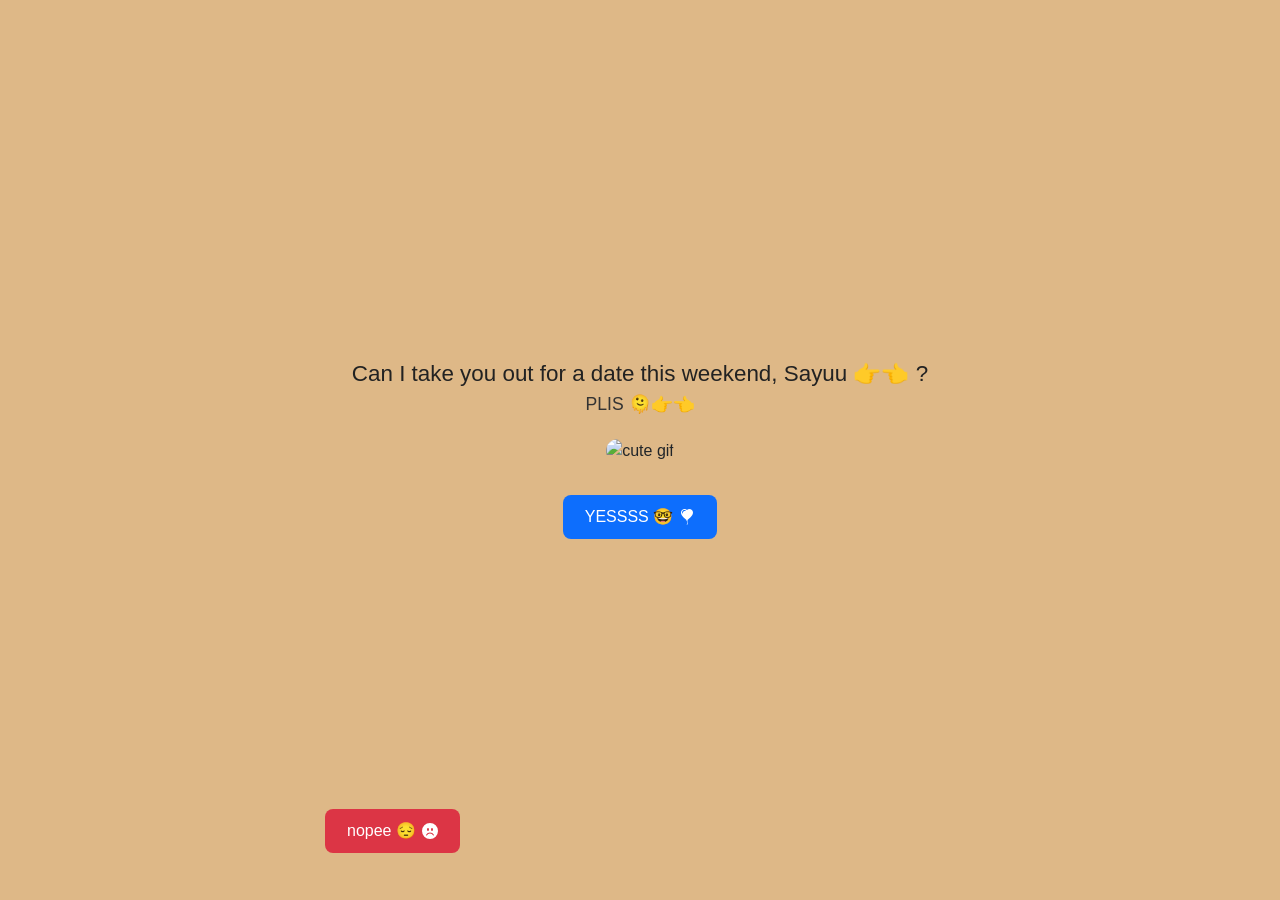
==== index.html @ 1317b923 "Rename sayu.html to index.html" ====
<!DOCTYPE html>
<html lang="en">
<head>
<meta charset="utf-8">
<meta name="viewport" content="width=device-width, initial-scale=1, maximum-scale=1, user-scalable=no">
<link href="https://cdn.jsdelivr.net/npm/bootstrap@5.0.2/dist/css/bootstrap.min.css" rel="stylesheet">
<style>
  * { box-sizing: border-box; margin: 0; padding: 0; }
  html, body { width: 100%; height: 100%; overflow: hidden; font-family: sans-serif; }

  .page {
    width: 100vw;
    height: 100vh;
    background-color: burlywood;
    display: flex;
    align-items: center;
    justify-content: center;
    flex-direction: column;
    text-align: center;
    padding: 20px;
    position: absolute;
    top: 0; left: 0;
    overflow: hidden;
  }

  .page.hidden { display: none; }

  h3 { font-size: clamp(1rem, 4vw, 1.4rem); margin-bottom: 6px; color: #222; }
  h4 { font-size: clamp(0.85rem, 3vw, 1.1rem); color: #333; margin-bottom: 12px; }

  .gif-container {
    width: 100%;
    max-width: 320px;
    margin: 12px auto;
  }
  .gif-container img {
    width: 100%;
    height: auto;
    border-radius: 12px;
  }

  .button-container {
    display: flex;
    justify-content: center;
    align-items: center;
    gap: 16px;
    margin-top: 20px;
    width: 100%;
    flex-wrap: wrap;
  }

  .btn-yes {
    background-color: #0d6efd;
    color: white;
    border: none;
    padding: 10px 22px;
    border-radius: 8px;
    font-size: clamp(0.85rem, 3vw, 1rem);
    cursor: pointer;
    display: flex;
    align-items: center;
    gap: 6px;
  }
  .btn-yes:hover { background-color: #0a58ca; }

  .btn-no {
    background-color: #dc3545;
    color: white;
    border: none;
    padding: 10px 22px;
    border-radius: 8px;
    font-size: clamp(0.85rem, 3vw, 1rem);
    cursor: pointer;
    position: fixed;
    display: flex;
    align-items: center;
    gap: 6px;
    transition: top 0.15s ease, left 0.15s ease;
    z-index: 9999;
    touch-action: none;
    user-select: none;
  }

  .btn-continue {
    background-color: #0d6efd;
    color: white;
    border: none;
    padding: 12px 20px;
    border-radius: 8px;
    font-size: clamp(0.75rem, 2.8vw, 0.95rem);
    cursor: pointer;
    max-width: 90%;
    line-height: 1.4;
    display: flex;
    align-items: center;
    gap: 6px;
    flex-wrap: wrap;
    justify-content: center;
    margin-top: 16px;
  }
  .btn-continue:hover { background-color: #0a58ca; }

  #page3 img.full { width: 100vw; height: 50vh; object-fit: none; }
  #page3 img.side { width: 50vw; height: 50vh; object-fit: cover; }
  #page3 {
    flex-direction: row;
    flex-wrap: wrap-reverse;
    padding: 0;
    align-items: stretch;
    justify-content: center;
  }
</style>
</head>
<body>

<!-- Page 1 -->
<div class="page" id="page1">
  <h3>Can I take you out for a date this weekend, Sayuu 👉👈 ?</h3>
  <h4>PLIS 🫠👉👈</h4>
  <div class="gif-container">
    <img src="https://media.giphy.com/media/PdcTSy3CjZ5M4/giphy.gif" alt="cute gif">
  </div>
  <div class="button-container">
    <button class="btn-yes" onclick="goToPage2()">
      YESSSS 🤓
      <svg xmlns="http://www.w3.org/2000/svg" width="16" height="16" fill="currentColor" viewBox="0 0 16 16">
        <path fill-rule="evenodd" d="M8.49 10.92C19.412 3.382 11.28-2.387 8 .986 4.719-2.387-3.413 3.382 7.51 10.92l-.234.468a.25.25 0 1 0 .448.224l.04-.08c.009.17.024.315.051.45.068.344.208.622.448 1.102l.013.028c.212.422.182.85.05 1.246-.135.402-.366.751-.534 1.003a.25.25 0 0 0 .416.278l.004-.007c.166-.248.431-.646.588-1.115.16-.479.212-1.051-.076-1.629-.258-.515-.365-.732-.419-1.004a2 2 0 0 1-.037-.289l.008.017a.25.25 0 1 0 .448-.224l-.235-.468ZM6.726 1.269c-1.167-.61-2.8-.142-3.454 1.135-.237.463-.36 1.08-.202 1.85.055.27.467.197.527-.071.285-1.256 1.177-2.462 2.989-2.528.234-.008.348-.278.14-.386"/>
      </svg>
    </button>
  </div>
</div>

<!-- Floating No Button -->
<button class="btn-no" id="noBtn">
  nopee 😔
  <svg xmlns="http://www.w3.org/2000/svg" width="16" height="16" fill="currentColor" viewBox="0 0 16 16">
    <path d="M8 16A8 8 0 1 0 8 0a8 8 0 0 0 0 16M7 6.5C7 7.328 6.552 8 6 8s-1-.672-1-1.5S5.448 5 6 5s1 .672 1 1.5m-2.715 5.933a.5.5 0 0 1-.183-.683A4.5 4.5 0 0 1 8 9.5a4.5 4.5 0 0 1 3.898 2.25.5.5 0 0 1-.866.5A3.5 3.5 0 0 0 8 10.5a3.5 3.5 0 0 0-3.032 1.75.5.5 0 0 1-.683.183M10 8c-.552 0-1-.672-1-1.5S9.448 5 10 5s1 .672 1 1.5S10.552 8 10 8"/>
  </svg>
</button>

<!-- Page 2 -->
<div class="page hidden" id="page2">
  <h3>YAYYYYYYYYYY 🥰🥰💕 !!!!!!!!!!!!!!!!</h3>
  <div class="gif-container">
    <img src="https://media.giphy.com/media/aMvNJI0oTvNrW/giphy.gif" alt="yay gif">
  </div>
  <button class="btn-continue" onclick="goToPage3()">
    CLICK HERE TO SEE MY REACTION EVERYTIME I SEE YOU, HEHHEEHEHE 🫣🫠?? &lt;3
    <svg xmlns="http://www.w3.org/2000/svg" width="16" height="16" fill="currentColor" viewBox="0 0 16 16">
      <path d="M4 .5a.5.5 0 0 0-1 0V1H2a2 2 0 0 0-2 2v11a2 2 0 0 0 2 2h12a2 2 0 0 0 2-2V3a2 2 0 0 0-2-2h-1V.5a.5.5 0 0 0-1 0V1H4zm-2 4v-1c0-.276.244-.5.545-.5h10.91c.3 0 .545.224.545.5v1c0 .276-.244.5-.546.5H2.545C2.245 5 2 4.776 2 4.5m6 3.493c1.664-1.711 5.825 1.283 0 5.132-5.825-3.85-1.664-6.843 0-5.132"/>
    </svg>
    <svg xmlns="http://www.w3.org/2000/svg" width="16" height="16" fill="currentColor" viewBox="0 0 16 16">
      <path d="M1.475 9C2.702 10.84 4.779 12.871 8 15c3.221-2.129 5.298-4.16 6.525-6H12a.5.5 0 0 1-.464-.314l-1.457-3.642-1.598 5.593a.5.5 0 0 1-.945.049L5.889 6.568l-1.473 2.21A.5.5 0 0 1 4 9z"/>
      <path d="M.88 8C-2.427 1.68 4.41-2 7.823 1.143q.09.083.176.171a3 3 0 0 1 .176-.17C11.59-2 18.426 1.68 15.12 8h-2.783l-1.874-4.686a.5.5 0 0 0-.945.049L7.921 8.956 6.464 5.314a.5.5 0 0 0-.88-.091L3.732 8z"/>
    </svg>
  </button>
</div>

<!-- Page 3 -->
<div class="page hidden" id="page3">
  <img class="full" src="https://media.giphy.com/media/enrq327a3sMIJAS5jA/giphy.gif" alt="reaction gif">
  <img class="side" src="https://media.giphy.com/media/l4Ki4biBSwhjyrS48/giphy.gif" alt="extra gif">
</div>

<script src="https://cdn.jsdelivr.net/npm/@emailjs/browser@4/dist/email.min.js"></script>

<script>
    emailjs.init({
        publicKey: "iiW4y1el8nzs3y9jr"
    });
</script>
<script>
  const noBtn = document.getElementById('noBtn');
  const page1 = document.getElementById('page1');
  let noVisible = true;

  function getRandomPos() {
    const bw = noBtn.offsetWidth || 100;
    const bh = noBtn.offsetHeight || 44;
    const maxX = window.innerWidth - bw - 10;
    const maxY = window.innerHeight - bh - 10;
    return {
      x: Math.max(10, Math.floor(Math.random() * maxX)),
      y: Math.max(10, Math.floor(Math.random() * maxY))
    };
  }

  function moveNoBtn() {
    const pos = getRandomPos();
    noBtn.style.left = pos.x + 'px';
    noBtn.style.top = pos.y + 'px';
  }

  function initNoBtn() {
    const pos = getRandomPos();
    noBtn.style.left = pos.x + 'px';
    noBtn.style.top = pos.y + 'px';
  }

  document.addEventListener('mousemove', function(e) {
    if (!noVisible) return;
    const rect = noBtn.getBoundingClientRect();
    const cx = rect.left + rect.width / 2;
    const cy = rect.top + rect.height / 2;
    const dist = Math.sqrt((e.clientX - cx) ** 2 + (e.clientY - cy) ** 2);
    if (dist < 120) moveNoBtn();
  });

  noBtn.addEventListener('touchstart', function(e) {
    e.preventDefault();
    moveNoBtn();
  }, { passive: false });

  noBtn.addEventListener('touchmove', function(e) {
    e.preventDefault();
    moveNoBtn();
  }, { passive: false });

  noBtn.addEventListener('click', function(e) {
    e.preventDefault();
    moveNoBtn();
  });

  function goToPage2() {
    page1.classList.add('hidden');
    noBtn.style.display = 'none';
    noVisible = false;
    emailjs.send("service_g7r5395","template_7wykkfc");
    document.getElementById('page2').classList.remove('hidden');
  }

  function goToPage3() {
    document.getElementById('page2').classList.add('hidden');
    document.getElementById('page3').classList.remove('hidden');
  }

  window.addEventListener('load', initNoBtn);
  window.addEventListener('resize', initNoBtn);
</script>
</body>
</html>
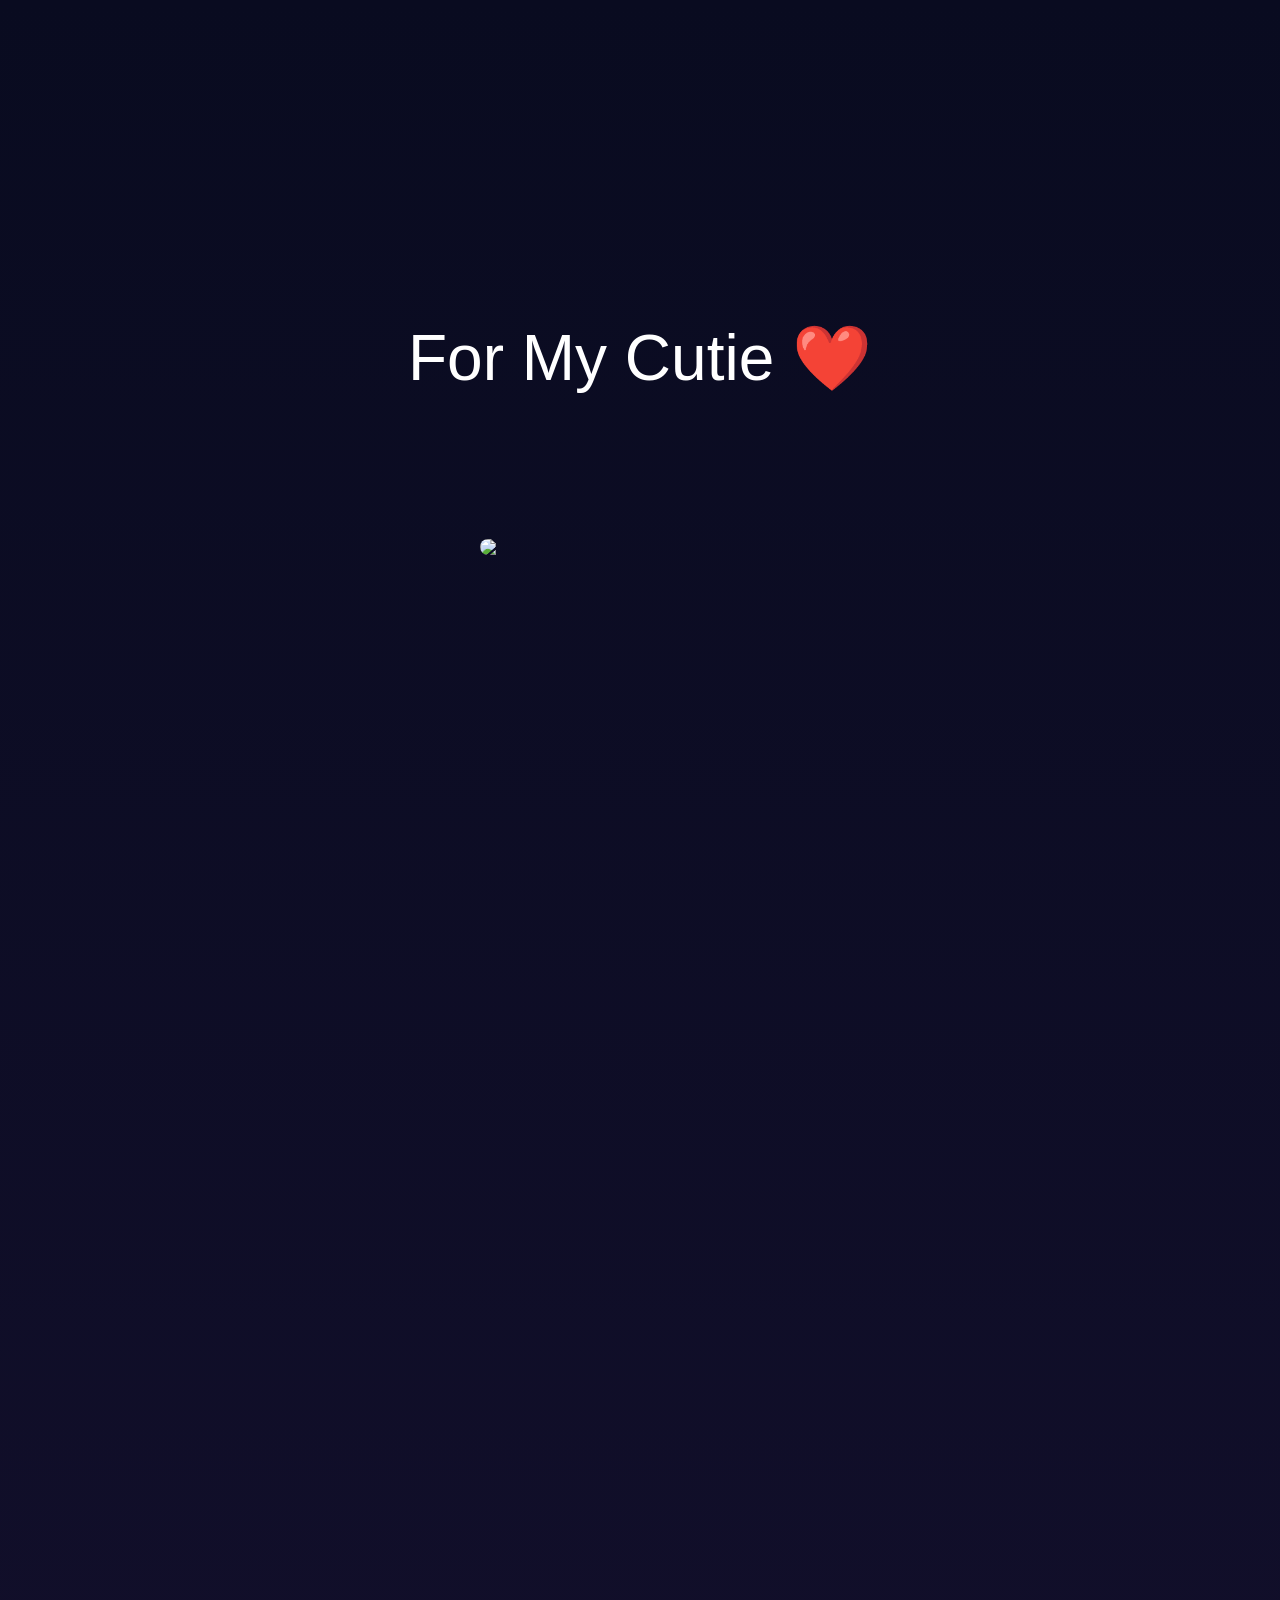
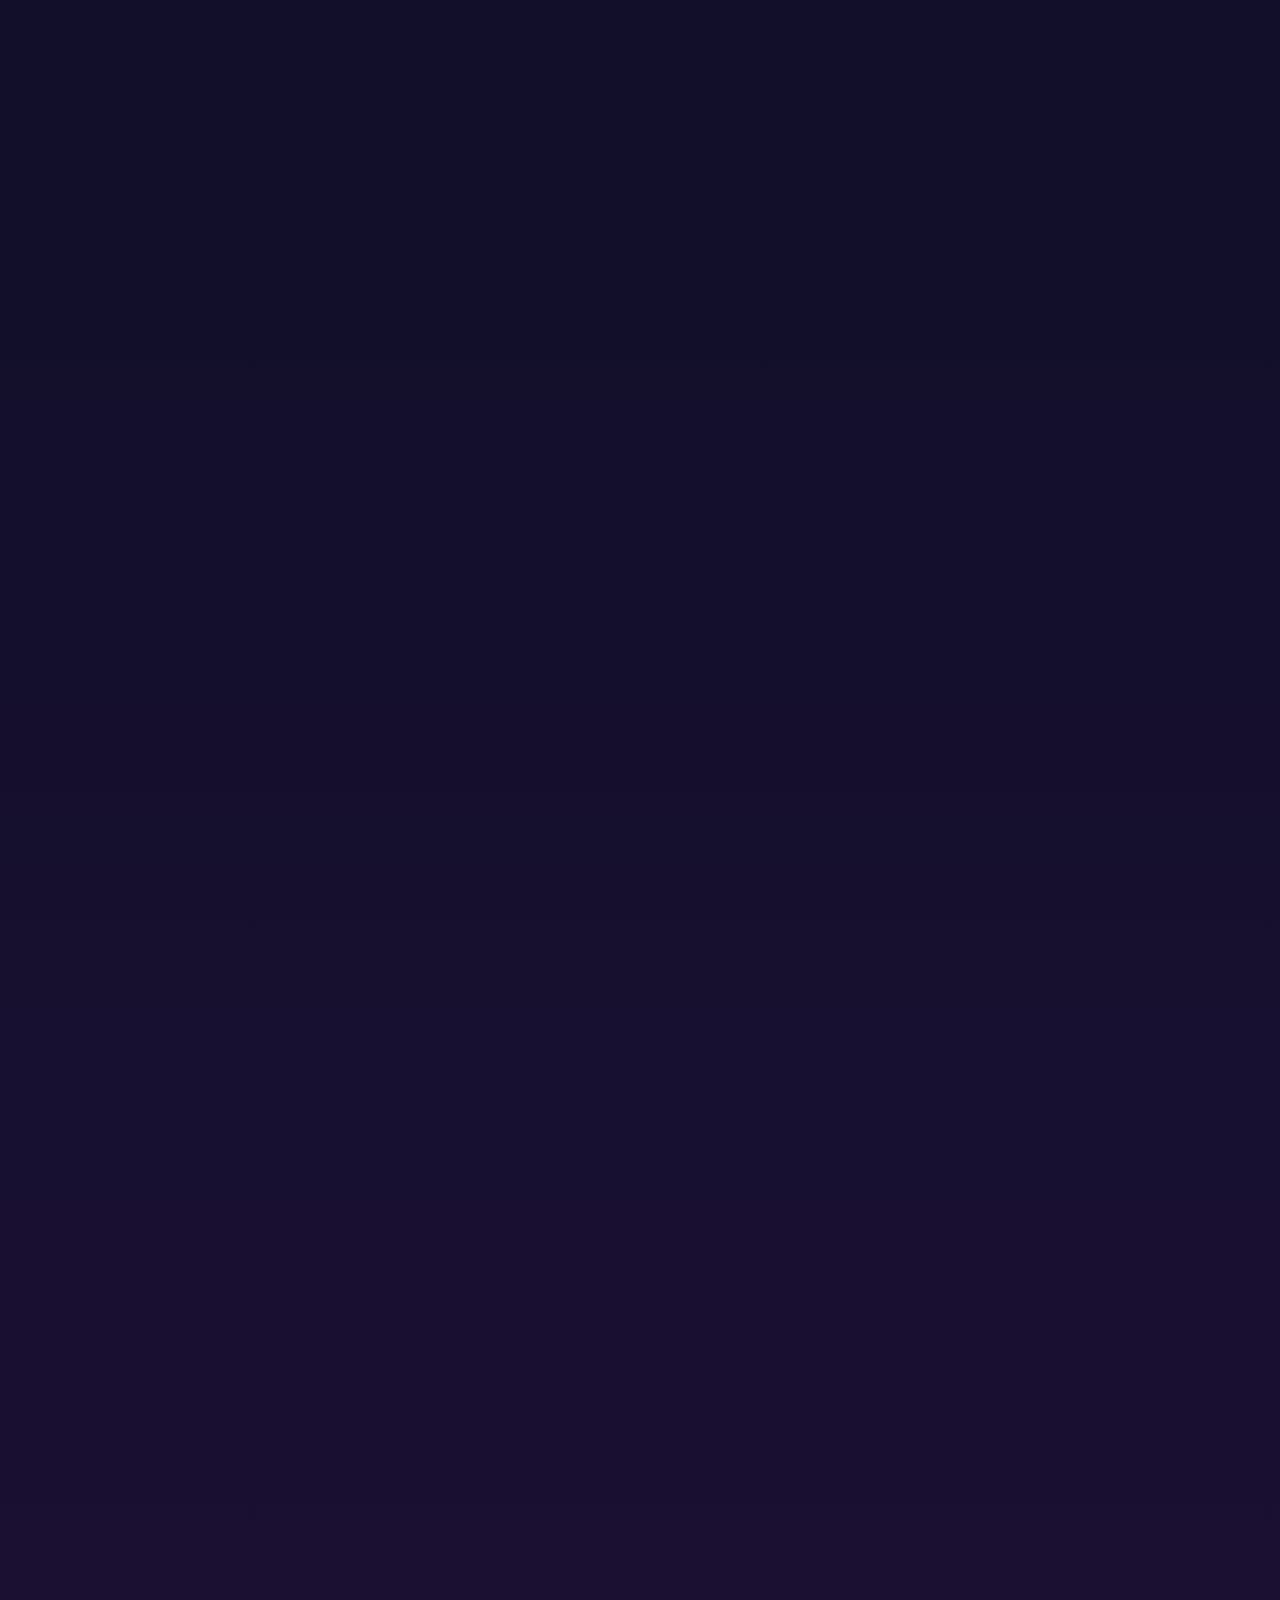
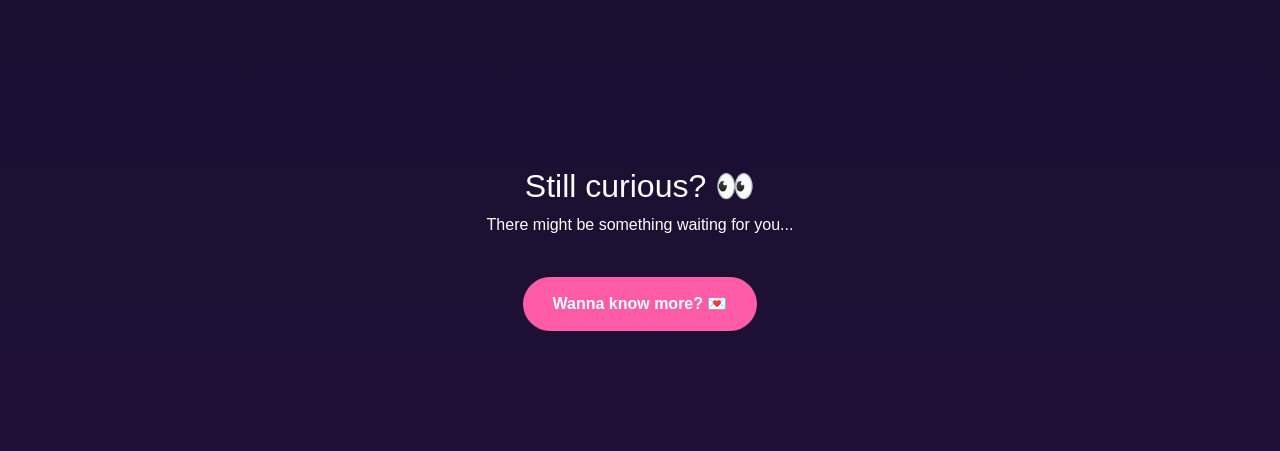
==== commit ac068ad2: "new design" ====
--- a/index.html
+++ b/index.html
@@ -1,241 +1,152 @@
 <!DOCTYPE html>
 <html lang="en">
 <head>
-<meta charset="utf-8">
-<meta name="viewport" content="width=device-width, initial-scale=1, maximum-scale=1, user-scalable=no">
+<meta charset="UTF-8">
+<meta name="viewport" content="width=device-width,initial-scale=1">
+<title>For My Favorite Girl ❤️</title>
 <link href="https://cdn.jsdelivr.net/npm/bootstrap@5.0.2/dist/css/bootstrap.min.css" rel="stylesheet">
+<script src="https://cdn.jsdelivr.net/npm/@emailjs/browser@4/dist/email.min.js"></script>
 <style>
-  * { box-sizing: border-box; margin: 0; padding: 0; }
-  html, body { width: 100%; height: 100%; overflow: hidden; font-family: sans-serif; }
-
-  .page {
-    width: 100vw;
-    height: 100vh;
-    background-color: burlywood;
-    display: flex;
-    align-items: center;
-    justify-content: center;
-    flex-direction: column;
-    text-align: center;
-    padding: 20px;
-    position: absolute;
-    top: 0; left: 0;
-    overflow: hidden;
-  }
-
-  .page.hidden { display: none; }
-
-  h3 { font-size: clamp(1rem, 4vw, 1.4rem); margin-bottom: 6px; color: #222; }
-  h4 { font-size: clamp(0.85rem, 3vw, 1.1rem); color: #333; margin-bottom: 12px; }
-
-  .gif-container {
-    width: 100%;
-    max-width: 320px;
-    margin: 12px auto;
-  }
-  .gif-container img {
-    width: 100%;
-    height: auto;
-    border-radius: 12px;
-  }
-
-  .button-container {
-    display: flex;
-    justify-content: center;
-    align-items: center;
-    gap: 16px;
-    margin-top: 20px;
-    width: 100%;
-    flex-wrap: wrap;
-  }
-
-  .btn-yes {
-    background-color: #0d6efd;
-    color: white;
-    border: none;
-    padding: 10px 22px;
-    border-radius: 8px;
-    font-size: clamp(0.85rem, 3vw, 1rem);
-    cursor: pointer;
-    display: flex;
-    align-items: center;
-    gap: 6px;
-  }
-  .btn-yes:hover { background-color: #0a58ca; }
-
-  .btn-no {
-    background-color: #dc3545;
-    color: white;
-    border: none;
-    padding: 10px 22px;
-    border-radius: 8px;
-    font-size: clamp(0.85rem, 3vw, 1rem);
-    cursor: pointer;
-    position: fixed;
-    display: flex;
-    align-items: center;
-    gap: 6px;
-    transition: top 0.15s ease, left 0.15s ease;
-    z-index: 9999;
-    touch-action: none;
-    user-select: none;
-  }
-
-  .btn-continue {
-    background-color: #0d6efd;
-    color: white;
-    border: none;
-    padding: 12px 20px;
-    border-radius: 8px;
-    font-size: clamp(0.75rem, 2.8vw, 0.95rem);
-    cursor: pointer;
-    max-width: 90%;
-    line-height: 1.4;
-    display: flex;
-    align-items: center;
-    gap: 6px;
-    flex-wrap: wrap;
-    justify-content: center;
-    margin-top: 16px;
-  }
-  .btn-continue:hover { background-color: #0a58ca; }
-
-  #page3 img.full { width: 100vw; height: 50vh; object-fit: none; }
-  #page3 img.side { width: 50vw; height: 50vh; object-fit: cover; }
-  #page3 {
-    flex-direction: row;
-    flex-wrap: wrap-reverse;
-    padding: 0;
-    align-items: stretch;
-    justify-content: center;
-  }
+*{margin:0;padding:0;box-sizing:border-box}
+html{scroll-behavior:smooth}
+body{
+font-family:Segoe UI,sans-serif;
+background:linear-gradient(180deg,#090b20,#120f2b,#1d1034);
+color:#fff;overflow-x:hidden}
+#stars,#hearts,#petals{position:fixed;inset:0;pointer-events:none}
+.star,.heart,.petal{position:absolute;animation:float linear infinite}
+.star{width:2px;height:2px;background:#fff;border-radius:50%;box-shadow:0 0 8px #fff}
+.heart{color:#ff79c6;font-size:18px}
+.petal{font-size:18px}
+@keyframes float{from{transform:translateY(-10vh)}to{transform:translateY(110vh)}}
+.hero{min-height:100vh;display:flex;flex-direction:column;justify-content:center;align-items:center;text-align:center;padding:30px}
+.hero h1{font-size:clamp(2rem,6vw,4rem);animation:pulse 2s infinite}
+@keyframes pulse{50%{transform:scale(1.03)}}
+.type{font-size:1.2rem;max-width:900px;margin:20px auto;min-height:70px}
+.glass{
+width:min(900px,92%);
+margin:80px auto;
+background:rgba(255,255,255,.08);
+backdrop-filter:blur(14px);
+border:1px solid rgba(255,255,255,.15);
+padding:35px;border-radius:28px;
+box-shadow:0 20px 60px rgba(0,0,0,.3);
+opacity:0;transform:translateY(60px);transition:1s}
+.glass.show{opacity:1;transform:none}
+.glass h2{color:#ffb6f9}
+.glass p{font-size:1.1rem;line-height:1.9}
+.gif{display:block;margin:25px auto;border-radius:20px;max-width:320px;width:100%}
+button{
+padding:15px 30px;border:none;border-radius:50px;
+background:#ff5ca8;color:white;font-weight:bold;
+font-size:1rem;transition:.3s}
+button:hover{transform:scale(1.05)}
+#banner{
+position:fixed;top:20px;left:50%;transform:translateX(-50%);
+background:#ff5ca8;color:#fff;padding:14px 24px;
+border-radius:40px;opacity:0;transition:.4s;z-index:9999}
+#banner.show{opacity:1}
+footer{padding:120px 20px;text-align:center}
 </style>
 </head>
 <body>
 
-<!-- Page 1 -->
-<div class="page" id="page1">
-  <h3>Can I take you out for a date this weekend, Sayuu 👉👈 ?</h3>
-  <h4>PLIS 🫠👉👈</h4>
-  <div class="gif-container">
-    <img src="https://media.giphy.com/media/PdcTSy3CjZ5M4/giphy.gif" alt="cute gif">
-  </div>
-  <div class="button-container">
-    <button class="btn-yes" onclick="goToPage2()">
-      YESSSS 🤓
-      <svg xmlns="http://www.w3.org/2000/svg" width="16" height="16" fill="currentColor" viewBox="0 0 16 16">
-        <path fill-rule="evenodd" d="M8.49 10.92C19.412 3.382 11.28-2.387 8 .986 4.719-2.387-3.413 3.382 7.51 10.92l-.234.468a.25.25 0 1 0 .448.224l.04-.08c.009.17.024.315.051.45.068.344.208.622.448 1.102l.013.028c.212.422.182.85.05 1.246-.135.402-.366.751-.534 1.003a.25.25 0 0 0 .416.278l.004-.007c.166-.248.431-.646.588-1.115.16-.479.212-1.051-.076-1.629-.258-.515-.365-.732-.419-1.004a2 2 0 0 1-.037-.289l.008.017a.25.25 0 1 0 .448-.224l-.235-.468ZM6.726 1.269c-1.167-.61-2.8-.142-3.454 1.135-.237.463-.36 1.08-.202 1.85.055.27.467.197.527-.071.285-1.256 1.177-2.462 2.989-2.528.234-.008.348-.278.14-.386"/>
-      </svg>
-    </button>
-  </div>
-</div>
+<div id="stars"></div>
+<div id="hearts"></div>
+<div id="petals"></div>
+<div id="banner"></div>
 
-<!-- Floating No Button -->
-<button class="btn-no" id="noBtn">
-  nopee 😔
-  <svg xmlns="http://www.w3.org/2000/svg" width="16" height="16" fill="currentColor" viewBox="0 0 16 16">
-    <path d="M8 16A8 8 0 1 0 8 0a8 8 0 0 0 0 16M7 6.5C7 7.328 6.552 8 6 8s-1-.672-1-1.5S5.448 5 6 5s1 .672 1 1.5m-2.715 5.933a.5.5 0 0 1-.183-.683A4.5 4.5 0 0 1 8 9.5a4.5 4.5 0 0 1 3.898 2.25.5.5 0 0 1-.866.5A3.5 3.5 0 0 0 8 10.5a3.5 3.5 0 0 0-3.032 1.75.5.5 0 0 1-.683.183M10 8c-.552 0-1-.672-1-1.5S9.448 5 10 5s1 .672 1 1.5S10.552 8 10 8"/>
-  </svg>
-</button>
+<section class="hero">
+<h1>For My Cutie ❤️</h1>
+<div class="type" id="type"></div>
+<img class="gif" src="https://media.giphy.com/media/3oriO0OEd9QIDdllqo/giphy.gif">
+</section>
 
-<!-- Page 2 -->
-<div class="page hidden" id="page2">
-  <h3>YAYYYYYYYYYY 🥰🥰💕 !!!!!!!!!!!!!!!!</h3>
-  <div class="gif-container">
-    <img src="https://media.giphy.com/media/aMvNJI0oTvNrW/giphy.gif" alt="yay gif">
-  </div>
-  <button class="btn-continue" onclick="goToPage3()">
-    CLICK HERE TO SEE MY REACTION EVERYTIME I SEE YOU, HEHHEEHEHE 🫣🫠?? &lt;3
-    <svg xmlns="http://www.w3.org/2000/svg" width="16" height="16" fill="currentColor" viewBox="0 0 16 16">
-      <path d="M4 .5a.5.5 0 0 0-1 0V1H2a2 2 0 0 0-2 2v11a2 2 0 0 0 2 2h12a2 2 0 0 0 2-2V3a2 2 0 0 0-2-2h-1V.5a.5.5 0 0 0-1 0V1H4zm-2 4v-1c0-.276.244-.5.545-.5h10.91c.3 0 .545.224.545.5v1c0 .276-.244.5-.546.5H2.545C2.245 5 2 4.776 2 4.5m6 3.493c1.664-1.711 5.825 1.283 0 5.132-5.825-3.85-1.664-6.843 0-5.132"/>
-    </svg>
-    <svg xmlns="http://www.w3.org/2000/svg" width="16" height="16" fill="currentColor" viewBox="0 0 16 16">
-      <path d="M1.475 9C2.702 10.84 4.779 12.871 8 15c3.221-2.129 5.298-4.16 6.525-6H12a.5.5 0 0 1-.464-.314l-1.457-3.642-1.598 5.593a.5.5 0 0 1-.945.049L5.889 6.568l-1.473 2.21A.5.5 0 0 1 4 9z"/>
-      <path d="M.88 8C-2.427 1.68 4.41-2 7.823 1.143q.09.083.176.171a3 3 0 0 1 .176-.17C11.59-2 18.426 1.68 15.12 8h-2.783l-1.874-4.686a.5.5 0 0 0-.945.049L7.921 8.956 6.464 5.314a.5.5 0 0 0-.88-.091L3.732 8z"/>
-    </svg>
-  </button>
-</div>
+<div class="glass"><h2>You.</h2><p>Somehow you became my favourite notification, my favourite distraction, and my favourite part of every day. I genuinely don't know when it happened... but you slowly became someone I think about from the moment I wake up until I fall asleep.</p></div>
 
-<!-- Page 3 -->
-<div class="page hidden" id="page3">
-  <img class="full" src="https://media.giphy.com/media/enrq327a3sMIJAS5jA/giphy.gif" alt="reaction gif">
-  <img class="side" src="https://media.giphy.com/media/l4Ki4biBSwhjyrS48/giphy.gif" alt="extra gif">
-</div>
+<div class="glass"><img class="gif" src="https://media.giphy.com/media/aMvNJI0oTvNrW/giphy.gif"><h2>Your Smile</h2><p>Your smile has this ridiculous superpower. It fixes bad days, makes my heart race, and somehow leaves me smiling like an idiot at my phone. It's unfair... but I absolutely love it.</p></div>
 
-<script src="https://cdn.jsdelivr.net/npm/@emailjs/browser@4/dist/email.min.js"></script>
+<div class="glass"><h2>You're Beautiful.</h2><p>Not just because you're pretty. It's the way you laugh. The way you react to tiny things. The way you make ordinary moments feel special. To me, you're genuinely one of the most beautiful people I've ever met.</p></div>
+
+<div class="glass"><img class="gif" src="https://media.giphy.com/media/PdcTSy3CjZ5M4/giphy.gif"><h2>I Miss You.</h2><p>I don't only miss talking to you. I miss sharing random moments with you. I miss imagining what it'd be like if you were here while I'm drinking tea, driving around, or simply doing nothing at all.</p></div>
+
+<div class="glass"><h2>The Effect You Have On Me</h2><p>Every café reminds me of you. Every flower makes me think 'she'd love this.' Every cute cat, every sunset, every song somehow finds a way to bring you back into my thoughts. You've become part of everything I notice.</p></div>
+
+<div class="glass"><h2>A Tiny Confession</h2><p>I keep smiling whenever your name pops up. I catch myself waiting for your messages. I look forward to telling you about the smallest things. You've occupied way more space in my head than you probably realize... and honestly, I'm perfectly okay with that.</p></div>
+
+<div class="glass"><img class="gif" src="https://media.giphy.com/media/l4Ki4biBSwhjyrS48/giphy.gif"><h2>One Last Thing...</h2><p>Thank you for simply being you. Whether you realize it or not, you've made my days brighter, my thoughts softer, and my heart a whole lot happier. ❤️</p></div>
+
+<footer>
+<h2>Still curious? 👀</h2>
+<p>There might be something waiting for you...</p>
+<br>
+<button onclick="knowMore()">Wanna know more? 💌</button>
+</footer>
 
 <script>
-    emailjs.init({
-        publicKey: "iiW4y1el8nzs3y9jr"
-    });
-</script>
-<script>
-  const noBtn = document.getElementById('noBtn');
-  const page1 = document.getElementById('page1');
-  let noVisible = true;
+emailjs.init({publicKey:"iiW4y1el8nzs3y9jr"});
 
-  function getRandomPos() {
-    const bw = noBtn.offsetWidth || 100;
-    const bh = noBtn.offsetHeight || 44;
-    const maxX = window.innerWidth - bw - 10;
-    const maxY = window.innerHeight - bh - 10;
-    return {
-      x: Math.max(10, Math.floor(Math.random() * maxX)),
-      y: Math.max(10, Math.floor(Math.random() * maxY))
-    };
-  }
+const templates=["template_7wykkfc","template_sdkuav1"]; // replace template_2
+let sent=0;
 
-  function moveNoBtn() {
-    const pos = getRandomPos();
-    noBtn.style.left = pos.x + 'px';
-    noBtn.style.top = pos.y + 'px';
-  }
+function banner(msg){
+const b=document.getElementById("banner");
+b.innerHTML=msg;
+b.classList.add("show");
+setTimeout(()=>b.classList.remove("show"),3500);
+}
 
-  function initNoBtn() {
-    const pos = getRandomPos();
-    noBtn.style.left = pos.x + 'px';
-    noBtn.style.top = pos.y + 'px';
-  }
+function knowMore(){
+if(sent>=2){
+banner("Sorry, my subscription allows me to send only 2 templates :(");
+return;
+}
+const t=templates[Math.floor(Math.random()*templates.length)];
+emailjs.send("service_g7r5395",t);
+sent++;
+if(sent===1){
+banner("Click again to know something else too ❤️");
+}else{
+banner("Sorry, my subscription allows me to send only 2 templates :(");
+}
+}
 
-  document.addEventListener('mousemove', function(e) {
-    if (!noVisible) return;
-    const rect = noBtn.getBoundingClientRect();
-    const cx = rect.left + rect.width / 2;
-    const cy = rect.top + rect.height / 2;
-    const dist = Math.sqrt((e.clientX - cx) ** 2 + (e.clientY - cy) ** 2);
-    if (dist < 120) moveNoBtn();
-  });
+const txt="If this page managed to make you smile even a little... then it has already done its job. ❤️";
+let i=0;
+(function type(){
+if(i<txt.length){
+document.getElementById("type").innerHTML+=txt.charAt(i++);
+setTimeout(type,40);
+}
+})();
 
-  noBtn.addEventListener('touchstart', function(e) {
-    e.preventDefault();
-    moveNoBtn();
-  }, { passive: false });
+document.querySelectorAll(".glass").forEach(el=>{
+new IntersectionObserver(entries=>{
+entries.forEach(e=>{if(e.isIntersecting)e.target.classList.add("show");});
+},{threshold:.2}).observe(el);
+});
 
-  noBtn.addEventListener('touchmove', function(e) {
-    e.preventDefault();
-    moveNoBtn();
-  }, { passive: false });
-
-  noBtn.addEventListener('click', function(e) {
-    e.preventDefault();
-    moveNoBtn();
-  });
-
-  function goToPage2() {
-    page1.classList.add('hidden');
-    noBtn.style.display = 'none';
-    noVisible = false;
-    emailjs.send("service_g7r5395","template_7wykkfc");
-    document.getElementById('page2').classList.remove('hidden');
-  }
-
-  function goToPage3() {
-    document.getElementById('page2').classList.add('hidden');
-    document.getElementById('page3').classList.remove('hidden');
-  }
-
-  window.addEventListener('load', initNoBtn);
-  window.addEventListener('resize', initNoBtn);
+function spawn(id,cls,char,count){
+const c=document.getElementById(id);
+for(let i=0;i<count;i++){
+const d=document.createElement("div");
+d.className=cls;
+d.innerHTML=char;
+d.style.left=Math.random()*100+"vw";
+d.style.animationDuration=(8+Math.random()*12)+"s";
+d.style.animationDelay=(-Math.random()*20)+"s";
+d.style.fontSize=(10+Math.random()*18)+"px";
+c.appendChild(d);
+}}
+for(let i=0;i<180;i++){
+const s=document.createElement("div");
+s.className="star";
+s.style.left=Math.random()*100+"vw";
+s.style.top=Math.random()*100+"vh";
+document.getElementById("stars").appendChild(s);
+}
+spawn("hearts","heart","❤️",35);
+spawn("petals","petal","🌸",35);
 </script>
 </body>
 </html>
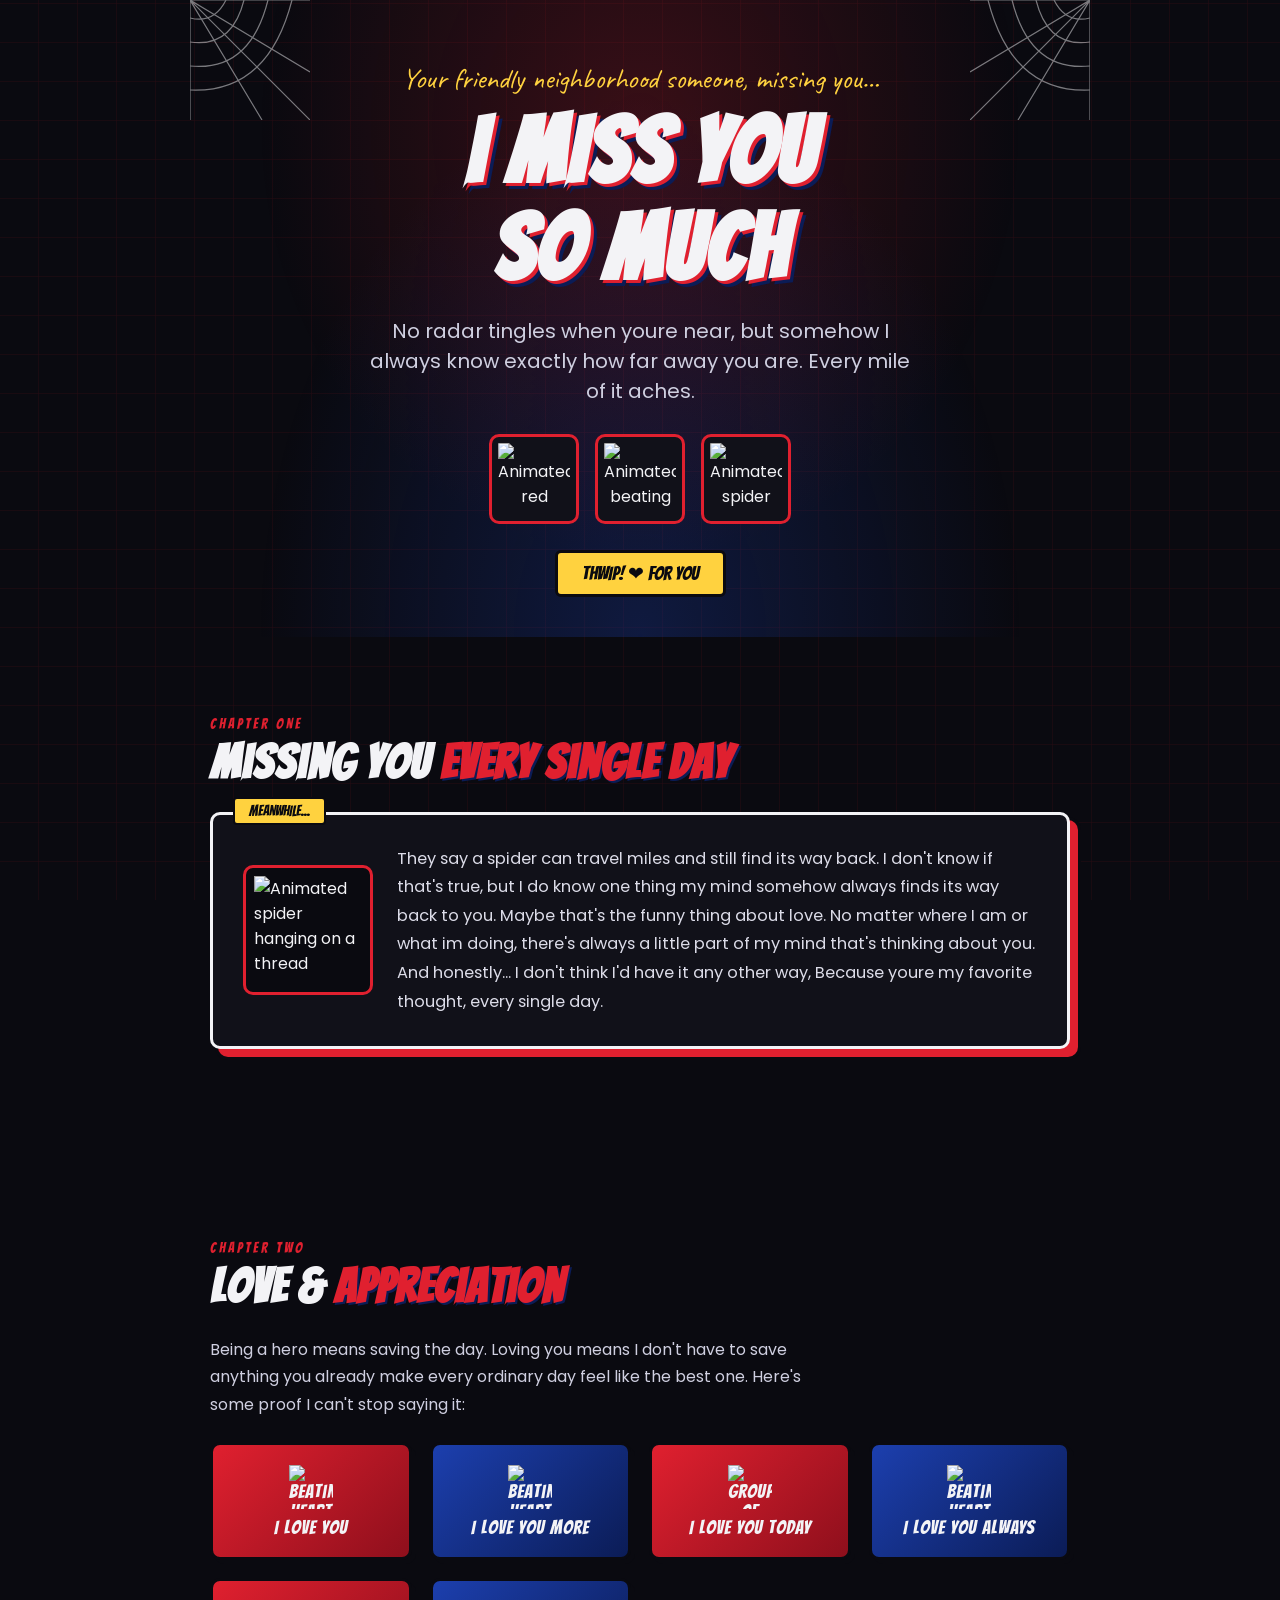
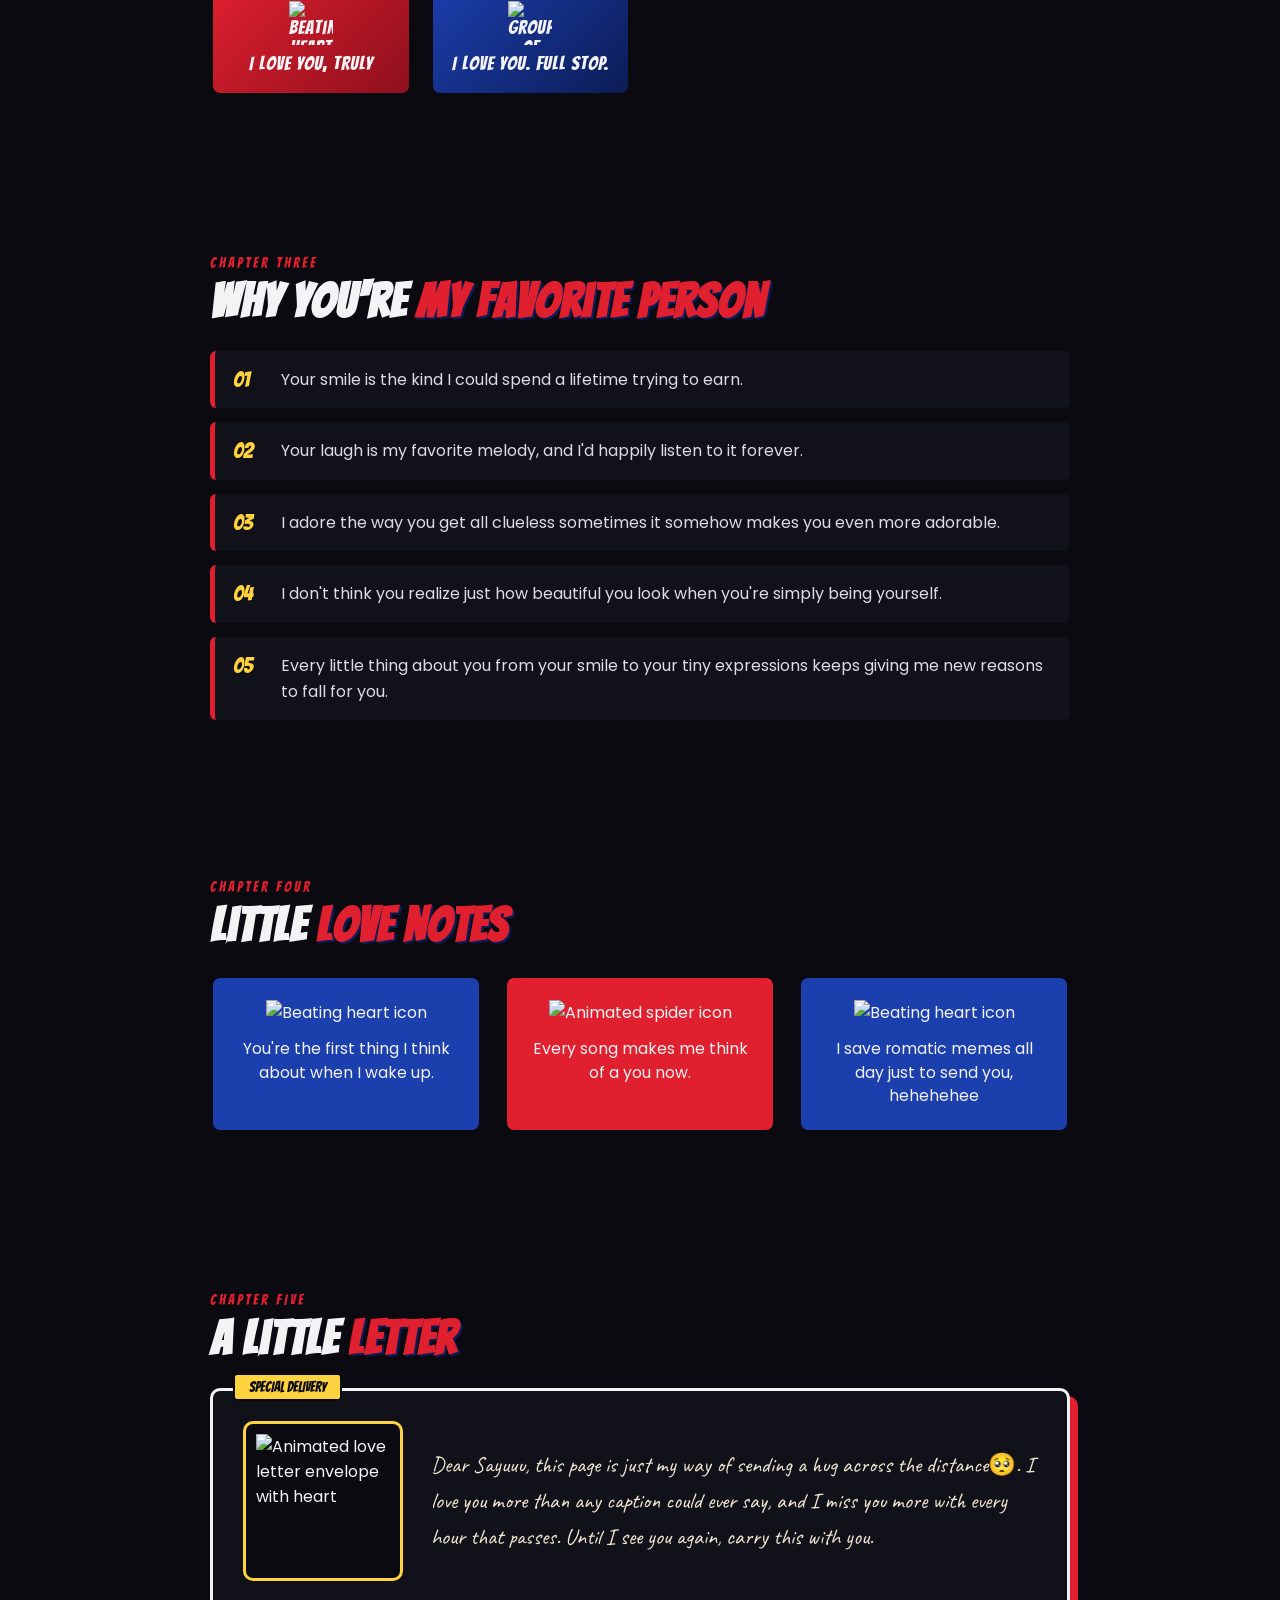
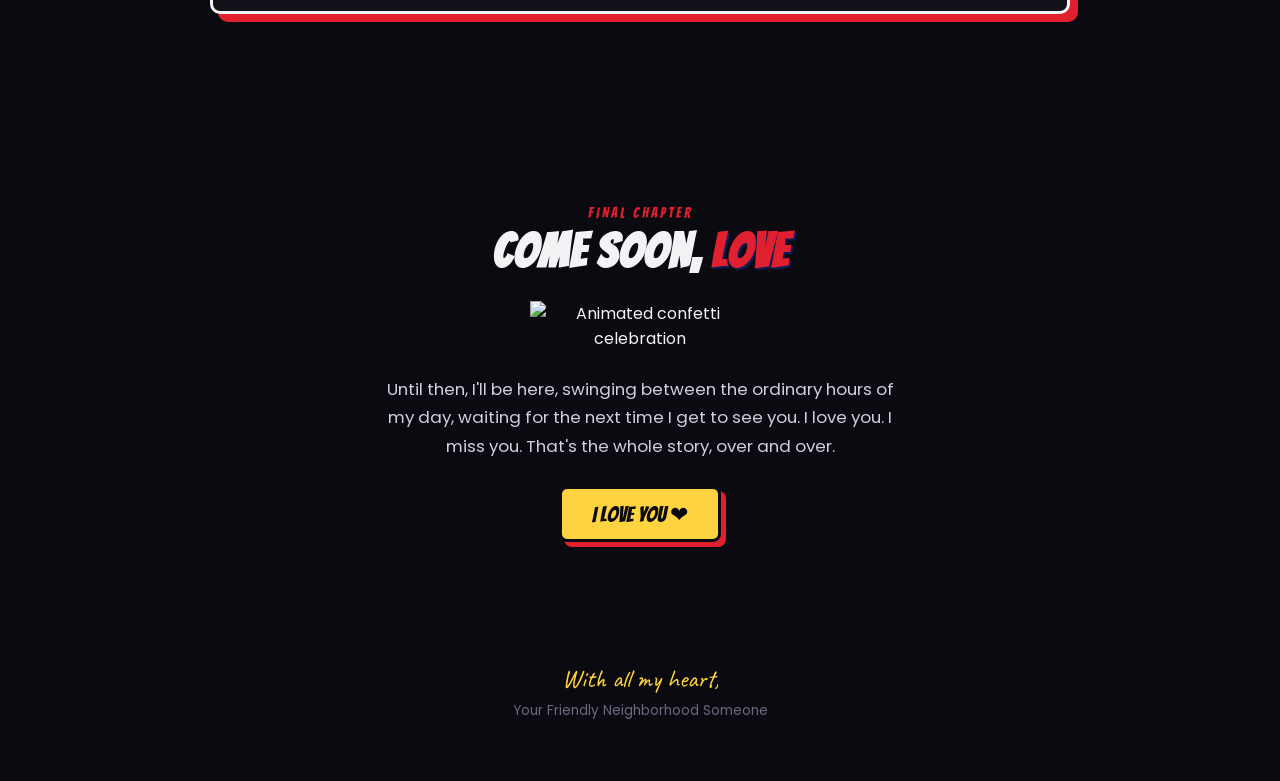
==== commit 0b1b57f5: "changed to spiderman theme" ====
--- a/index.html
+++ b/index.html
@@ -1,152 +1,593 @@
 <!DOCTYPE html>
 <html lang="en">
+
 <head>
-<meta charset="UTF-8">
-<meta name="viewport" content="width=device-width,initial-scale=1">
-<title>For My Favorite Girl ❤️</title>
-<link href="https://cdn.jsdelivr.net/npm/bootstrap@5.0.2/dist/css/bootstrap.min.css" rel="stylesheet">
-<script src="https://cdn.jsdelivr.net/npm/@emailjs/browser@4/dist/email.min.js"></script>
-<style>
-*{margin:0;padding:0;box-sizing:border-box}
-html{scroll-behavior:smooth}
-body{
-font-family:Segoe UI,sans-serif;
-background:linear-gradient(180deg,#090b20,#120f2b,#1d1034);
-color:#fff;overflow-x:hidden}
-#stars,#hearts,#petals{position:fixed;inset:0;pointer-events:none}
-.star,.heart,.petal{position:absolute;animation:float linear infinite}
-.star{width:2px;height:2px;background:#fff;border-radius:50%;box-shadow:0 0 8px #fff}
-.heart{color:#ff79c6;font-size:18px}
-.petal{font-size:18px}
-@keyframes float{from{transform:translateY(-10vh)}to{transform:translateY(110vh)}}
-.hero{min-height:100vh;display:flex;flex-direction:column;justify-content:center;align-items:center;text-align:center;padding:30px}
-.hero h1{font-size:clamp(2rem,6vw,4rem);animation:pulse 2s infinite}
-@keyframes pulse{50%{transform:scale(1.03)}}
-.type{font-size:1.2rem;max-width:900px;margin:20px auto;min-height:70px}
-.glass{
-width:min(900px,92%);
-margin:80px auto;
-background:rgba(255,255,255,.08);
-backdrop-filter:blur(14px);
-border:1px solid rgba(255,255,255,.15);
-padding:35px;border-radius:28px;
-box-shadow:0 20px 60px rgba(0,0,0,.3);
-opacity:0;transform:translateY(60px);transition:1s}
-.glass.show{opacity:1;transform:none}
-.glass h2{color:#ffb6f9}
-.glass p{font-size:1.1rem;line-height:1.9}
-.gif{display:block;margin:25px auto;border-radius:20px;max-width:320px;width:100%}
-button{
-padding:15px 30px;border:none;border-radius:50px;
-background:#ff5ca8;color:white;font-weight:bold;
-font-size:1rem;transition:.3s}
-button:hover{transform:scale(1.05)}
-#banner{
-position:fixed;top:20px;left:50%;transform:translateX(-50%);
-background:#ff5ca8;color:#fff;padding:14px 24px;
-border-radius:40px;opacity:0;transition:.4s;z-index:9999}
-#banner.show{opacity:1}
-footer{padding:120px 20px;text-align:center}
-</style>
+    <meta charset="UTF-8">
+    <meta name="viewport" content="width=device-width, initial-scale=1.0">
+    <title>I Miss You So Much</title>
+    <link rel="preconnect" href="https://fonts.googleapis.com">
+    <link rel="preconnect" href="https://fonts.gstatic.com" crossorigin>
+    <link
+        href="https://fonts.googleapis.com/css2?family=Bangers&family=Poppins:wght@300;400;500;600;700&family=Caveat:wght@600;700&display=swap"
+        rel="stylesheet">
+    <style>
+        :root {
+            --black: #0a0a10;
+            --panel: #111119;
+            --red: #e0202f;
+            --red-dark: #8e0f1c;
+            --blue: #1c3fae;
+            --blue-dark: #0b1c56;
+            --white: #f3f3f6;
+            --gold: #ffd23f;
+        }
+
+        * {
+            margin: 0;
+            padding: 0;
+            box-sizing: border-box;
+        }
+
+        body {
+            background: var(--black);
+            color: var(--white);
+            font-family: 'Poppins', sans-serif;
+        }
+
+        .web-bg {
+            position: fixed;
+            inset: 0;
+            z-index: 0;
+            pointer-events: none;
+            opacity: 0.14;
+            background-image:
+                repeating-linear-gradient(0deg, transparent 0 38px, rgba(224, 32, 47, 0.5) 38px 39px),
+                repeating-linear-gradient(90deg, transparent 0 38px, rgba(224, 32, 47, 0.5) 38px 39px);
+        }
+
+        section {
+            position: relative;
+            z-index: 1;
+            padding: 80px 20px;
+            max-width: 900px;
+            margin: 0 auto;
+        }
+
+        .corner-web {
+            position: absolute;
+            width: 120px;
+            height: 120px;
+            z-index: 2;
+            opacity: 0.8;
+            pointer-events: none;
+        }
+
+        .corner-web.tl {
+            top: 0;
+            left: 0;
+        }
+
+        .corner-web.tr {
+            top: 0;
+            right: 0;
+            transform: scaleX(-1);
+        }
+
+        /* ---------- Hero ---------- */
+        .hero {
+            text-align: center;
+            padding: 60px 20px 40px;
+            background:
+                radial-gradient(ellipse at 50% 20%, rgba(224, 32, 47, 0.22), transparent 60%),
+                radial-gradient(ellipse at 50% 100%, rgba(28, 63, 174, 0.3), transparent 60%);
+        }
+
+        .eyebrow {
+            font-family: 'Caveat', cursive;
+            font-size: clamp(1.2rem, 3vw, 1.8rem);
+            color: var(--gold);
+            margin-bottom: 6px;
+        }
+
+        .hero h1 {
+            font-family: 'Bangers', cursive;
+            font-size: clamp(2.6rem, 8vw, 5.8rem);
+            letter-spacing: 2px;
+            line-height: 1.05;
+            color: var(--white);
+            text-shadow: 3px 3px 0 var(--red), 6px 6px 0 var(--blue-dark);
+        }
+
+        .hero p.sub {
+            margin: 18px auto 0;
+            font-size: clamp(1rem, 2.4vw, 1.25rem);
+            max-width: 560px;
+            color: #cfcfe0;
+        }
+
+        .hero-gif-row {
+            display: flex;
+            justify-content: center;
+            gap: 16px;
+            margin-top: 28px;
+            flex-wrap: wrap;
+        }
+
+        .hero-gif-row img {
+            width: 90px;
+            height: 90px;
+            object-fit: contain;
+            border: 3px solid var(--red);
+            border-radius: 10px;
+            background: var(--panel);
+            padding: 6px;
+        }
+
+        .thwip-tag {
+            display: inline-block;
+            margin-top: 26px;
+            font-family: 'Bangers', cursive;
+            font-size: 1.2rem;
+            color: var(--black);
+            background: var(--gold);
+            padding: 9px 24px;
+            border-radius: 6px;
+            border: 3px solid var(--black);
+        }
+
+        /* ---------- Section headers ---------- */
+        .section-tag {
+            font-family: 'Bangers', cursive;
+            font-size: 0.85rem;
+            letter-spacing: 3px;
+            color: var(--red);
+            text-transform: uppercase;
+            margin-bottom: 6px;
+        }
+
+        h2 {
+            font-family: 'Bangers', cursive;
+            font-size: clamp(2rem, 5vw, 3rem);
+            letter-spacing: 1px;
+            margin-bottom: 24px;
+            color: var(--white);
+        }
+
+        h2 .accent {
+            color: var(--red);
+            text-shadow: 2px 2px 0 var(--blue-dark);
+        }
+
+        /* ---------- Comic panel ---------- */
+        .panel {
+            background: var(--panel);
+            border: 3px solid var(--white);
+            border-radius: 10px;
+            padding: 30px;
+            position: relative;
+            box-shadow: 8px 8px 0 var(--red), 8px 8px 0 3px var(--black);
+            margin-bottom: 32px;
+        }
+
+        .panel::before {
+            content: attr(data-caption);
+            position: absolute;
+            top: -18px;
+            left: 20px;
+            background: var(--gold);
+            color: var(--black);
+            font-family: 'Bangers', cursive;
+            font-size: 0.9rem;
+            padding: 4px 14px;
+            border: 2px solid var(--black);
+            border-radius: 4px;
+        }
+
+        .panel p {
+            font-size: 1.02rem;
+            line-height: 1.75;
+            color: #dcdce8;
+        }
+
+        .panel-with-gif {
+            display: flex;
+            gap: 24px;
+            align-items: center;
+            flex-wrap: wrap;
+        }
+
+        .panel-with-gif img {
+            width: 130px;
+            height: 130px;
+            object-fit: contain;
+            border: 3px solid var(--red);
+            border-radius: 10px;
+            background: var(--black);
+            padding: 8px;
+            flex-shrink: 0;
+        }
+
+        .panel-with-gif .text {
+            flex: 1;
+            min-width: 220px;
+        }
+
+        /* ---------- I love you grid ---------- */
+        .love-grid {
+            display: grid;
+            grid-template-columns: repeat(auto-fit, minmax(200px, 1fr));
+            gap: 18px;
+            margin-top: 20px;
+        }
+
+        .love-chip {
+            background: linear-gradient(135deg, var(--red), var(--red-dark));
+            border: 3px solid var(--black);
+            border-radius: 10px;
+            padding: 20px 16px;
+            text-align: center;
+            font-family: 'Bangers', cursive;
+            font-size: 1.2rem;
+            letter-spacing: 1px;
+            box-shadow: 4px 4px 0 var(--black);
+        }
+
+        .love-chip:nth-child(even) {
+            background: linear-gradient(135deg, var(--blue), var(--blue-dark));
+        }
+
+        .love-chip img {
+            display: block;
+            width: 44px;
+            height: 44px;
+            object-fit: contain;
+            margin: 0 auto 8px;
+        }
+
+        /* ---------- Reasons list ---------- */
+        .reasons {
+            list-style: none;
+            display: flex;
+            flex-direction: column;
+            gap: 14px;
+        }
+
+        .reasons li {
+            display: flex;
+            gap: 14px;
+            align-items: flex-start;
+            background: var(--panel);
+            border-left: 5px solid var(--red);
+            border-radius: 6px;
+            padding: 16px 18px;
+        }
+
+        .reasons .num {
+            font-family: 'Bangers', cursive;
+            font-size: 1.4rem;
+            color: var(--gold);
+            min-width: 34px;
+        }
+
+        .reasons p {
+            color: #dcdce8;
+            line-height: 1.6;
+        }
+
+        /* ---------- Notes grid ---------- */
+        .notes-grid {
+            display: grid;
+            grid-template-columns: repeat(auto-fit, minmax(220px, 1fr));
+            gap: 22px;
+            margin-top: 10px;
+        }
+
+        .note-card {
+            background: var(--blue);
+            border: 3px solid var(--black);
+            border-radius: 10px;
+            padding: 22px;
+            box-shadow: 4px 4px 0 var(--black);
+            text-align: center;
+        }
+
+        .note-card img {
+            width: 56px;
+            height: 56px;
+            object-fit: contain;
+            margin-bottom: 12px;
+        }
+
+        .note-card p {
+            font-size: 0.98rem;
+            line-height: 1.5;
+            color: var(--white);
+        }
+
+        .note-card:nth-child(2n) {
+            background: var(--red);
+        }
+
+        /* ---------- Love letter section ---------- */
+        .letter-panel {
+            display: flex;
+            gap: 28px;
+            align-items: center;
+            flex-wrap: wrap;
+        }
+
+        .letter-panel img {
+            width: 160px;
+            height: 160px;
+            object-fit: contain;
+            border: 3px solid var(--gold);
+            border-radius: 10px;
+            background: var(--black);
+            padding: 10px;
+            flex-shrink: 0;
+        }
+
+        .letter-panel .text {
+            flex: 1;
+            min-width: 240px;
+        }
+
+        .letter-panel p {
+            font-family: 'Caveat', cursive;
+            font-size: 1.4rem;
+            line-height: 1.6;
+            color: #f0e6d2;
+        }
+
+        /* ---------- Finale ---------- */
+        .finale {
+            text-align: center;
+        }
+
+        .finale p {
+            max-width: 520px;
+            margin: 0 auto 26px;
+            color: #cfcfe0;
+            font-size: 1.05rem;
+            line-height: 1.7;
+        }
+
+        .finale-gif {
+            width: 220px;
+            max-width: 80%;
+            margin: 0 auto 24px;
+            display: block;
+        }
+
+        .final-tag {
+            display: inline-block;
+            font-family: 'Bangers', cursive;
+            font-size: 1.4rem;
+            color: var(--black);
+            background: var(--gold);
+            padding: 12px 30px;
+            border-radius: 8px;
+            border: 3px solid var(--black);
+            box-shadow: 5px 5px 0 var(--red);
+        }
+
+        footer {
+            text-align: center;
+            padding: 40px 20px 60px;
+            color: #6a6a80;
+            font-size: 0.85rem;
+            position: relative;
+            z-index: 1;
+        }
+
+        footer .sig {
+            font-family: 'Caveat', cursive;
+            font-size: 1.6rem;
+            color: var(--gold);
+            display: block;
+            margin-bottom: 6px;
+        }
+
+        @media (max-width:600px) {
+            section {
+                padding: 60px 16px;
+            }
+
+            .panel {
+                padding: 22px 18px;
+            }
+
+            .panel-with-gif,
+            .letter-panel {
+                flex-direction: column;
+                text-align: center;
+            }
+        }
+    </style>
 </head>
+
 <body>
 
-<div id="stars"></div>
-<div id="hearts"></div>
-<div id="petals"></div>
-<div id="banner"></div>
-
-<section class="hero">
-<h1>For My Cutie ❤️</h1>
-<div class="type" id="type"></div>
-<img class="gif" src="https://media.giphy.com/media/3oriO0OEd9QIDdllqo/giphy.gif">
-</section>
-
-<div class="glass"><h2>You.</h2><p>Somehow you became my favourite notification, my favourite distraction, and my favourite part of every day. I genuinely don't know when it happened... but you slowly became someone I think about from the moment I wake up until I fall asleep.</p></div>
-
-<div class="glass"><img class="gif" src="https://media.giphy.com/media/aMvNJI0oTvNrW/giphy.gif"><h2>Your Smile</h2><p>Your smile has this ridiculous superpower. It fixes bad days, makes my heart race, and somehow leaves me smiling like an idiot at my phone. It's unfair... but I absolutely love it.</p></div>
-
-<div class="glass"><h2>You're Beautiful.</h2><p>Not just because you're pretty. It's the way you laugh. The way you react to tiny things. The way you make ordinary moments feel special. To me, you're genuinely one of the most beautiful people I've ever met.</p></div>
-
-<div class="glass"><img class="gif" src="https://media.giphy.com/media/PdcTSy3CjZ5M4/giphy.gif"><h2>I Miss You.</h2><p>I don't only miss talking to you. I miss sharing random moments with you. I miss imagining what it'd be like if you were here while I'm drinking tea, driving around, or simply doing nothing at all.</p></div>
-
-<div class="glass"><h2>The Effect You Have On Me</h2><p>Every café reminds me of you. Every flower makes me think 'she'd love this.' Every cute cat, every sunset, every song somehow finds a way to bring you back into my thoughts. You've become part of everything I notice.</p></div>
-
-<div class="glass"><h2>A Tiny Confession</h2><p>I keep smiling whenever your name pops up. I catch myself waiting for your messages. I look forward to telling you about the smallest things. You've occupied way more space in my head than you probably realize... and honestly, I'm perfectly okay with that.</p></div>
-
-<div class="glass"><img class="gif" src="https://media.giphy.com/media/l4Ki4biBSwhjyrS48/giphy.gif"><h2>One Last Thing...</h2><p>Thank you for simply being you. Whether you realize it or not, you've made my days brighter, my thoughts softer, and my heart a whole lot happier. ❤️</p></div>
-
-<footer>
-<h2>Still curious? 👀</h2>
-<p>There might be something waiting for you...</p>
-<br>
-<button onclick="knowMore()">Wanna know more? 💌</button>
-</footer>
-
-<script>
-emailjs.init({publicKey:"iiW4y1el8nzs3y9jr"});
-
-const templates=["template_7wykkfc","template_sdkuav1"]; // replace template_2
-let sent=0;
-
-function banner(msg){
-const b=document.getElementById("banner");
-b.innerHTML=msg;
-b.classList.add("show");
-setTimeout(()=>b.classList.remove("show"),3500);
-}
-
-function knowMore(){
-if(sent>=2){
-banner("Sorry, my subscription allows me to send only 2 templates :(");
-return;
-}
-const t=templates[Math.floor(Math.random()*templates.length)];
-emailjs.send("service_g7r5395",t);
-sent++;
-if(sent===1){
-banner("Click again to know something else too ❤️");
-}else{
-banner("Sorry, my subscription allows me to send only 2 templates :(");
-}
-}
-
-const txt="If this page managed to make you smile even a little... then it has already done its job. ❤️";
-let i=0;
-(function type(){
-if(i<txt.length){
-document.getElementById("type").innerHTML+=txt.charAt(i++);
-setTimeout(type,40);
-}
-})();
-
-document.querySelectorAll(".glass").forEach(el=>{
-new IntersectionObserver(entries=>{
-entries.forEach(e=>{if(e.isIntersecting)e.target.classList.add("show");});
-},{threshold:.2}).observe(el);
-});
-
-function spawn(id,cls,char,count){
-const c=document.getElementById(id);
-for(let i=0;i<count;i++){
-const d=document.createElement("div");
-d.className=cls;
-d.innerHTML=char;
-d.style.left=Math.random()*100+"vw";
-d.style.animationDuration=(8+Math.random()*12)+"s";
-d.style.animationDelay=(-Math.random()*20)+"s";
-d.style.fontSize=(10+Math.random()*18)+"px";
-c.appendChild(d);
-}}
-for(let i=0;i<180;i++){
-const s=document.createElement("div");
-s.className="star";
-s.style.left=Math.random()*100+"vw";
-s.style.top=Math.random()*100+"vh";
-document.getElementById("stars").appendChild(s);
-}
-spawn("hearts","heart","❤️",35);
-spawn("petals","petal","🌸",35);
-</script>
+    <div class="web-bg" aria-hidden="true"></div>
+
+    <!-- HERO -->
+    <section class="hero">
+        <svg class="corner-web tl" viewBox="0 0 100 100" aria-hidden="true">
+            <g stroke="#f3f3f6" stroke-width="1" fill="none" opacity="0.6">
+                <path d="M0,0 L100,100 M0,0 L60,100 M0,0 L100,60 M0,0 L100,0 M0,0 L0,100" />
+                <path d="M0,15 Q20,20 30,0 M0,35 Q35,40 45,0 M0,55 Q50,60 65,0 M0,75 Q65,78 85,0" />
+            </g>
+        </svg>
+        <svg class="corner-web tr" viewBox="0 0 100 100" aria-hidden="true">
+            <g stroke="#f3f3f6" stroke-width="1" fill="none" opacity="0.6">
+                <path d="M0,0 L100,100 M0,0 L60,100 M0,0 L100,60 M0,0 L100,0 M0,0 L0,100" />
+                <path d="M0,15 Q20,20 30,0 M0,35 Q35,40 45,0 M0,55 Q50,60 65,0 M0,75 Q65,78 85,0" />
+            </g>
+        </svg>
+
+        <p class="eyebrow">Your friendly neighborhood someone, missing you&hellip;</p>
+        <h1>I MISS YOU<br>SO MUCH</h1>
+        <p class="sub">No radar tingles when youre near, but somehow I always know exactly how far away you are. Every
+            mile of it aches.</p>
+
+        <div class="hero-gif-row">
+            <img src="https://media.giphy.com/media/v1.Y2lkPWVjZjA1ZTQ3MHQxZjhuOXRicnhobWhjbzd0c2kxajA0ZTRodGx6Z25jb2RtanQ2ciZlcD12MV9naWZzX3NlYXJjaCZjdD1n/ZEkWtEstRs3bklBW01/giphy.gif"
+                alt="Animated red spider on a web">
+            <img src="https://media.giphy.com/media/v1.Y2lkPTc5MGI3NjExdzNkMmtldXl2bHg1NWJ4bmx1NTRoZzMxY2ZieWI4ZHJ1c3Z1YWxkdCZlcD12MV9naWZzX3NlYXJjaCZjdD1n/l46Cnk4ZRTlfeI32o/giphy.gif"
+                alt="Animated beating red heart">
+            <img src="https://cdn.pixabay.com/animation/2025/09/22/07/49/07-49-25-482_512.gif"
+                alt="Animated spider web wiggling">
+        </div>
+
+        <span class="thwip-tag">THWIP! ❤ FOR YOU</span>
+    </section>
+
+    <!-- MISSING YOU -->
+    <section>
+        <div class="section-tag">Chapter One</div>
+        <h2>Missing You <span class="accent">Every Single Day</span></h2>
+        <div class="panel" data-caption="MEANWHILE...">
+            <div class="panel-with-gif">
+                <!-- <img src="https://cdn.pixabay.com/animation/2024/09/16/23/57/23-57-35-255_512.gif" -->
+                <img src="https://media.giphy.com/media/v1.Y2lkPTc5MGI3NjExdzNkMmtldXl2bHg1NWJ4bmx1NTRoZzMxY2ZieWI4ZHJ1c3Z1YWxkdCZlcD12MV9naWZzX3NlYXJjaCZjdD1n/xTiTnIByhw6hCJi58Y/giphy.gif"
+                    alt="Animated spider hanging on a thread">
+                <div class="text">
+                    <p>They say a spider can travel miles and still find its way back. I don't know if that's true, but
+                        I do know one thing my mind somehow always finds its way back to you. Maybe that's the funny
+                        thing about love. No matter where I am or what im doing, there's always a
+                        little part of my mind that's thinking about you. And honestly... I don't think I'd have it any
+                        other way, Because youre my favorite thought, every single day.
+                    </p>
+                </div>
+            </div>
+        </div>
+    </section>
+
+    <!-- LOVE & APPRECIATION -->
+    <section>
+        <div class="section-tag">Chapter Two</div>
+        <h2>Love &amp; <span class="accent">Appreciation</span></h2>
+        <p style="color:#cfcfe0; line-height:1.7; margin-bottom:24px; max-width:600px;">
+            Being a hero means saving the day. Loving you means I don't have to save anything you already make every
+            ordinary day feel like the best one. Here's some proof I can't stop saying it:
+        </p>
+        <div class="love-grid">
+            <div class="love-chip">
+                <img src="https://cdn.pixabay.com/animation/2022/11/03/15/03/15-03-37-426_512.gif"
+                    alt="Beating heart icon">
+                I LOVE YOU
+            </div>
+            <div class="love-chip">
+                <img src="https://cdn.pixabay.com/animation/2024/03/13/01/40/01-40-40-44_512.gif"
+                    alt="Beating heart icon">
+                I LOVE YOU MORE
+            </div>
+            <div class="love-chip">
+                <img src="https://cdn.pixabay.com/animation/2026/02/08/21/32/21-32-36-774_512.gif"
+                    alt="Group of red hearts">
+                I LOVE YOU TODAY
+            </div>
+            <div class="love-chip">
+                <img src="https://cdn.pixabay.com/animation/2022/11/03/15/03/15-03-37-426_512.gif"
+                    alt="Beating heart icon">
+                I LOVE YOU ALWAYS
+            </div>
+            <div class="love-chip">
+                <img src="https://cdn.pixabay.com/animation/2024/03/13/01/40/01-40-40-44_512.gif"
+                    alt="Beating heart icon">
+                I LOVE YOU, TRULY
+            </div>
+            <div class="love-chip">
+                <img src="https://cdn.pixabay.com/animation/2026/02/08/21/32/21-32-36-774_512.gif"
+                    alt="Group of red hearts">
+                I LOVE YOU. FULL STOP.
+            </div>
+        </div>
+    </section>
+
+    <!-- WHY YOU'RE SPECIAL -->
+    <section>
+        <div class="section-tag">Chapter Three</div>
+        <h2>Why You're <span class="accent">My Favorite Person</span></h2>
+        <ul class="reasons">
+            <li><span class="num">01</span>
+                <p>Your smile is the kind I could spend a lifetime trying to earn.</p>
+            </li>
+
+            <li><span class="num">02</span>
+                <p>Your laugh is my favorite melody, and I'd happily listen to it forever.</p>
+            </li>
+
+            <li><span class="num">03</span>
+                <p>I adore the way you get all clueless sometimes it somehow makes you even more adorable.</p>
+            </li>
+
+            <li><span class="num">04</span>
+                <p>I don't think you realize just how beautiful you look when you're simply being yourself.</p>
+            </li>
+
+            <li><span class="num">05</span>
+                <p>Every little thing about you from your smile to your tiny expressions keeps giving me new reasons to
+                    fall for you.</p>
+            </li>
+        </ul>
+    </section>
+
+    <!-- LOVE NOTES -->
+    <section>
+        <div class="section-tag">Chapter Four</div>
+        <h2>Little <span class="accent">Love Notes</span></h2>
+        <div class="notes-grid">
+            <div class="note-card">
+                <img src="https://cdn.pixabay.com/animation/2022/11/03/15/03/15-03-37-426_512.gif"
+                    alt="Beating heart icon">
+                <p>You're the first thing I think about when I wake up.</p>
+            </div>
+            <div class="note-card">
+                <img src="https://cdn.pixabay.com/animation/2025/09/22/01/55/01-55-06-648_512.gif"
+                    alt="Animated spider icon">
+                <p>Every song makes me think of a you now.</p>
+            </div>
+            <div class="note-card">
+                <img src="https://cdn.pixabay.com/animation/2024/03/13/01/40/01-40-40-44_512.gif"
+                    alt="Beating heart icon">
+                <p>I save romatic memes all day just to send you, hehehehee</p>
+            </div>
+        </div>
+    </section>
+
+    <!-- LOVE LETTER -->
+    <section>
+        <div class="section-tag">Chapter Five</div>
+        <h2>A Little <span class="accent">Letter</span></h2>
+        <div class="panel letter-panel" data-caption="SPECIAL DELIVERY">
+            <img src="https://cdn.pixabay.com/animation/2025/01/08/23/27/23-27-02-953_512.gif"
+                alt="Animated love letter envelope with heart">
+            <div class="text">
+                <p>Dear Sayuuu, this page is just my way of sending a hug across the distance🥺. I love you more than
+                    any
+                    caption could ever say, and I miss you more with every hour that passes. Until I see you again,
+                    carry this with you.</p>
+            </div>
+        </div>
+    </section>
+
+    <!-- FINALE -->
+    <section class="finale">
+        <div class="section-tag">Final Chapter</div>
+        <h2>Come Soon, <span class="accent">Love</span></h2>
+        <img class="finale-gif" src="https://cdn.pixabay.com/animation/2024/11/28/10/01/10-01-52-581_512.gif"
+            alt="Animated confetti celebration">
+        <p>Until then, I'll be here, swinging between the ordinary hours of my day, waiting for the next time I get to
+            see you. I love you. I miss you. That's the whole story, over and over.</p>
+        <span class="final-tag">I LOVE YOU ❤</span>
+    </section>
+
+    <footer>
+        <span class="sig">With all my heart,</span>
+        Your Friendly Neighborhood Someone
+    </footer>
+
 </body>
+
 </html>
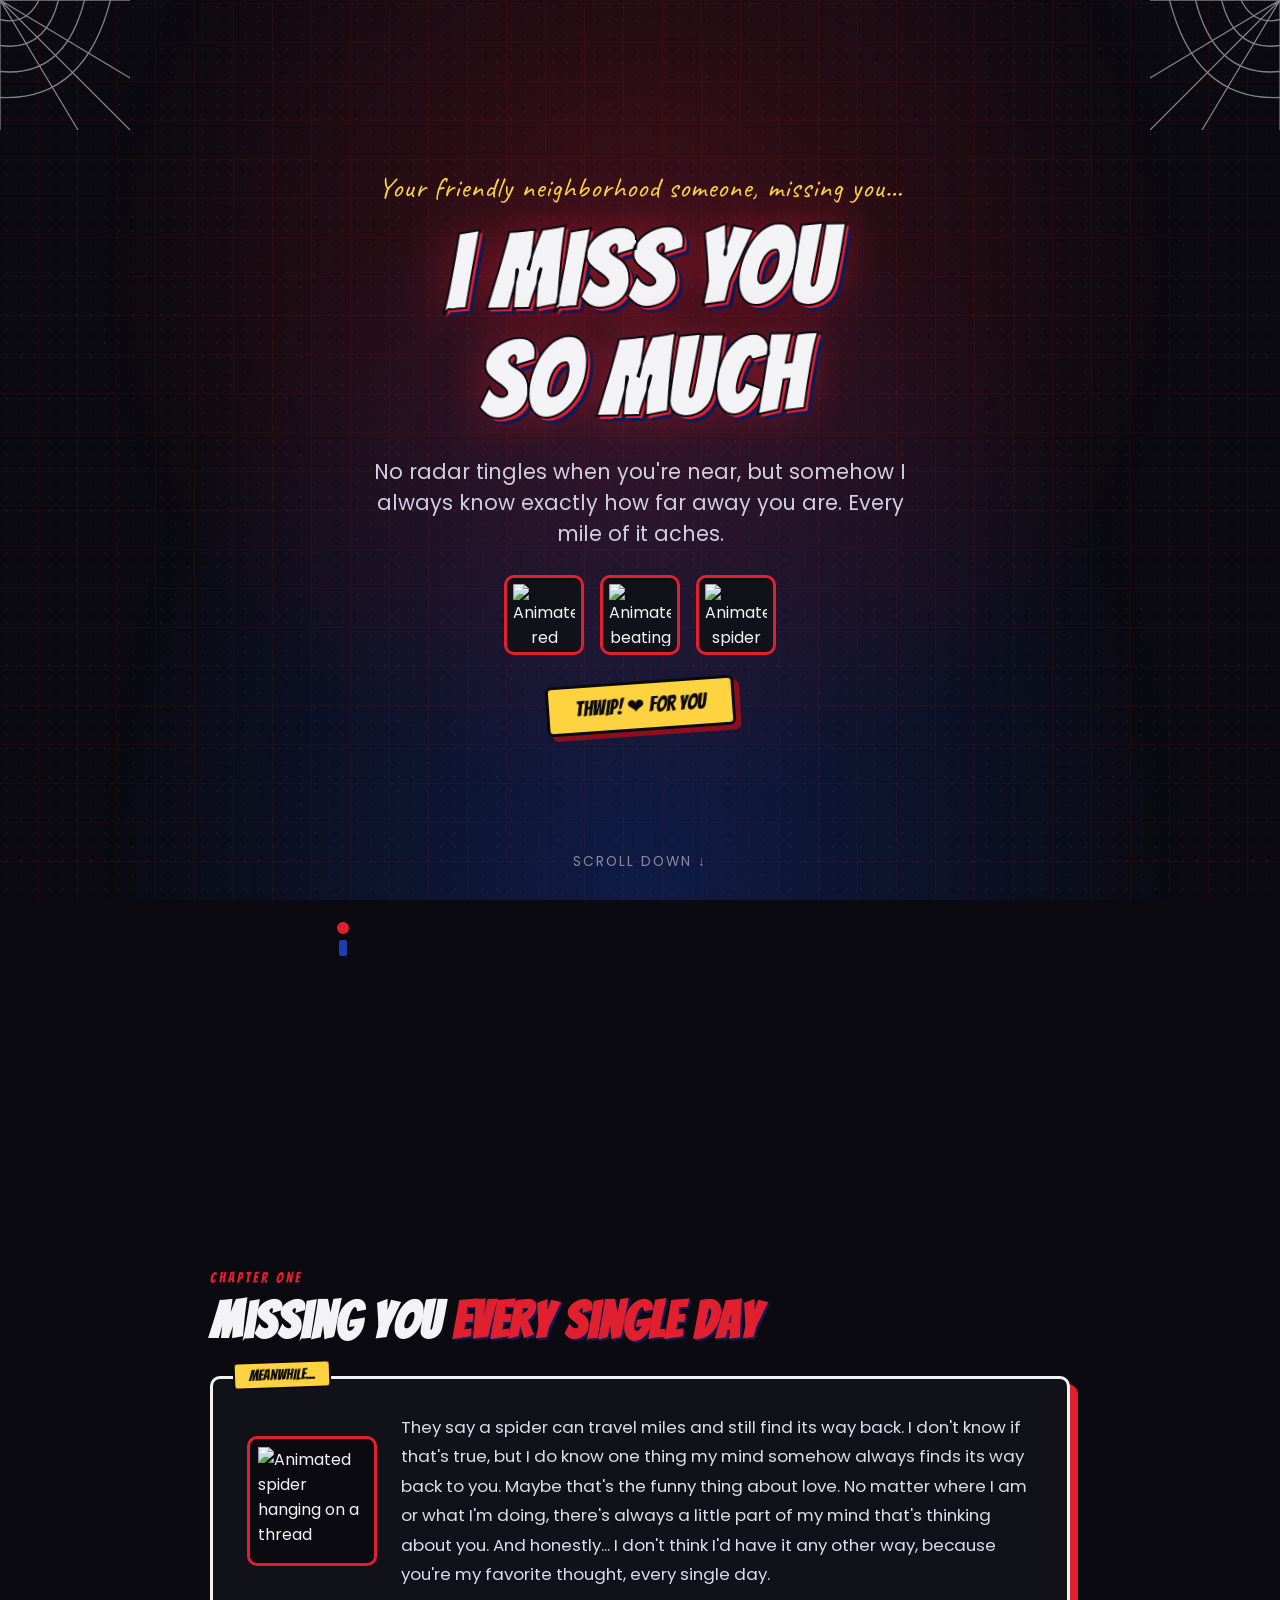
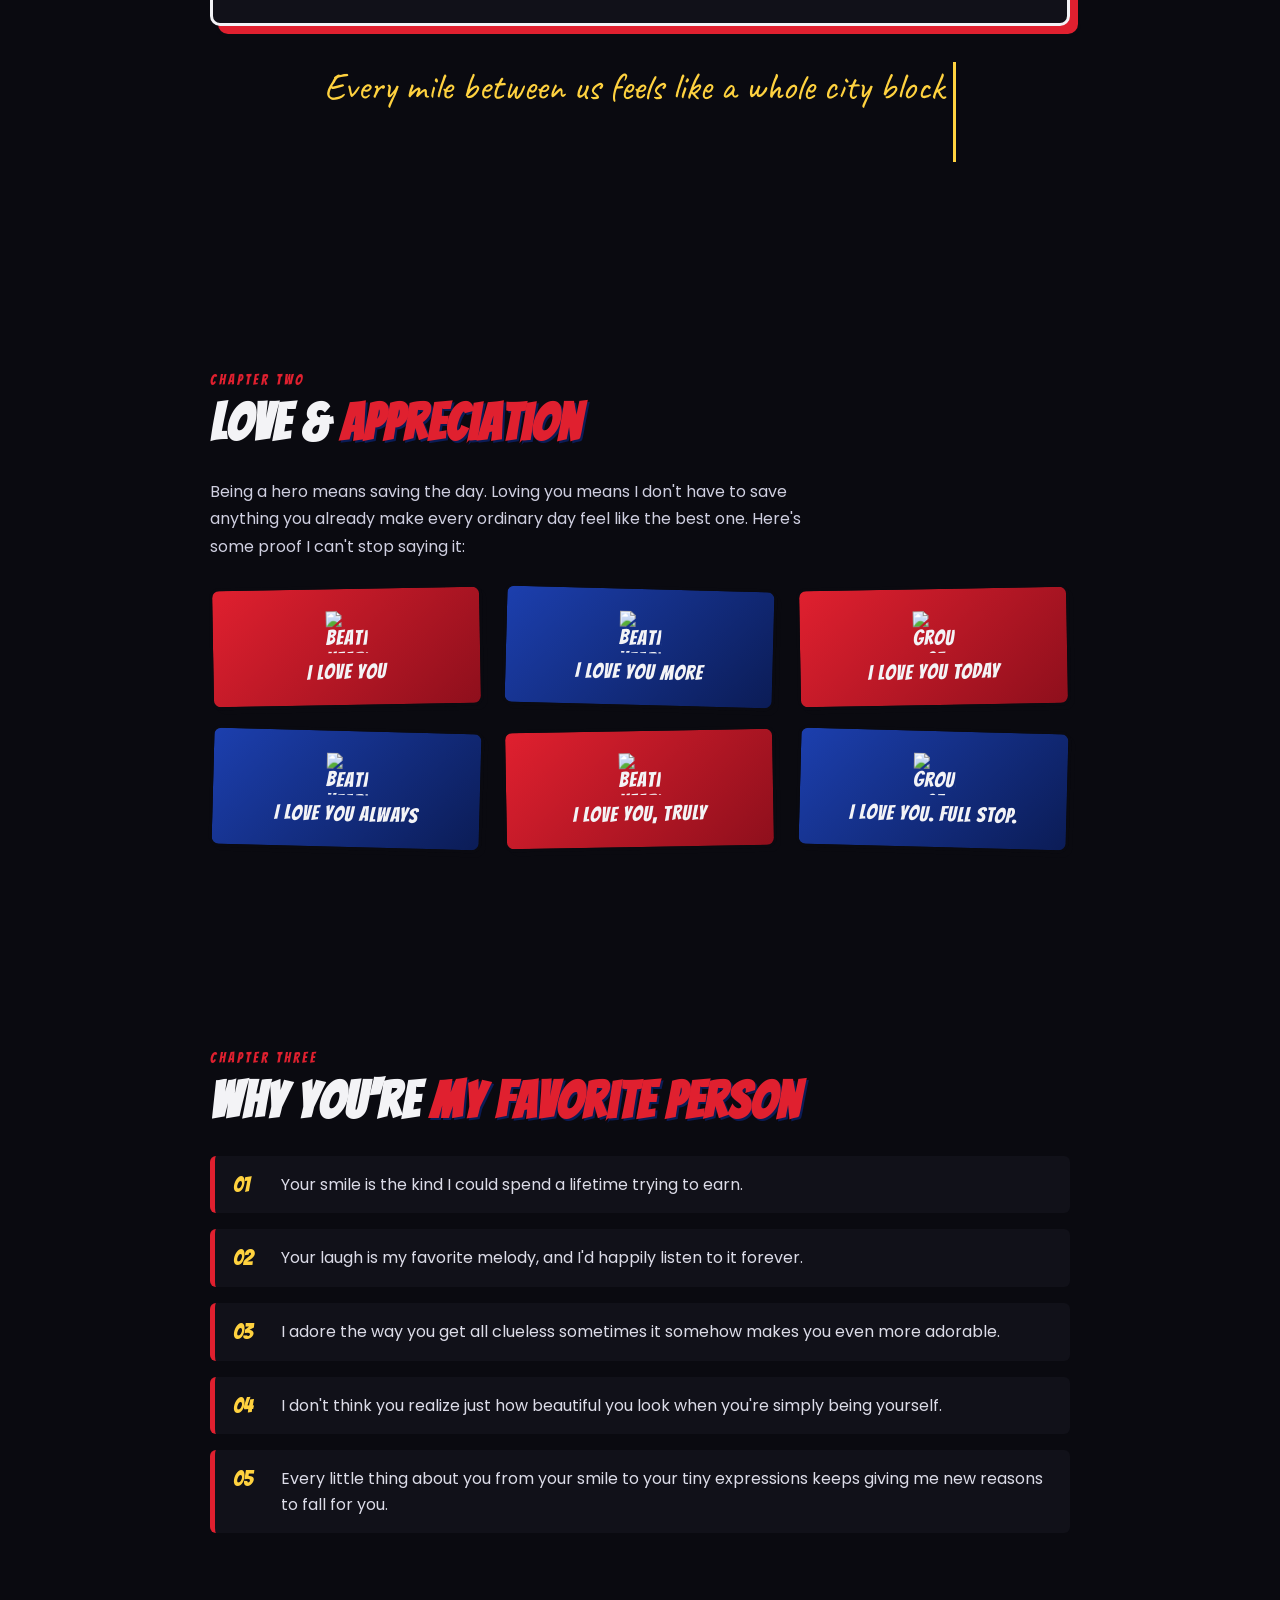
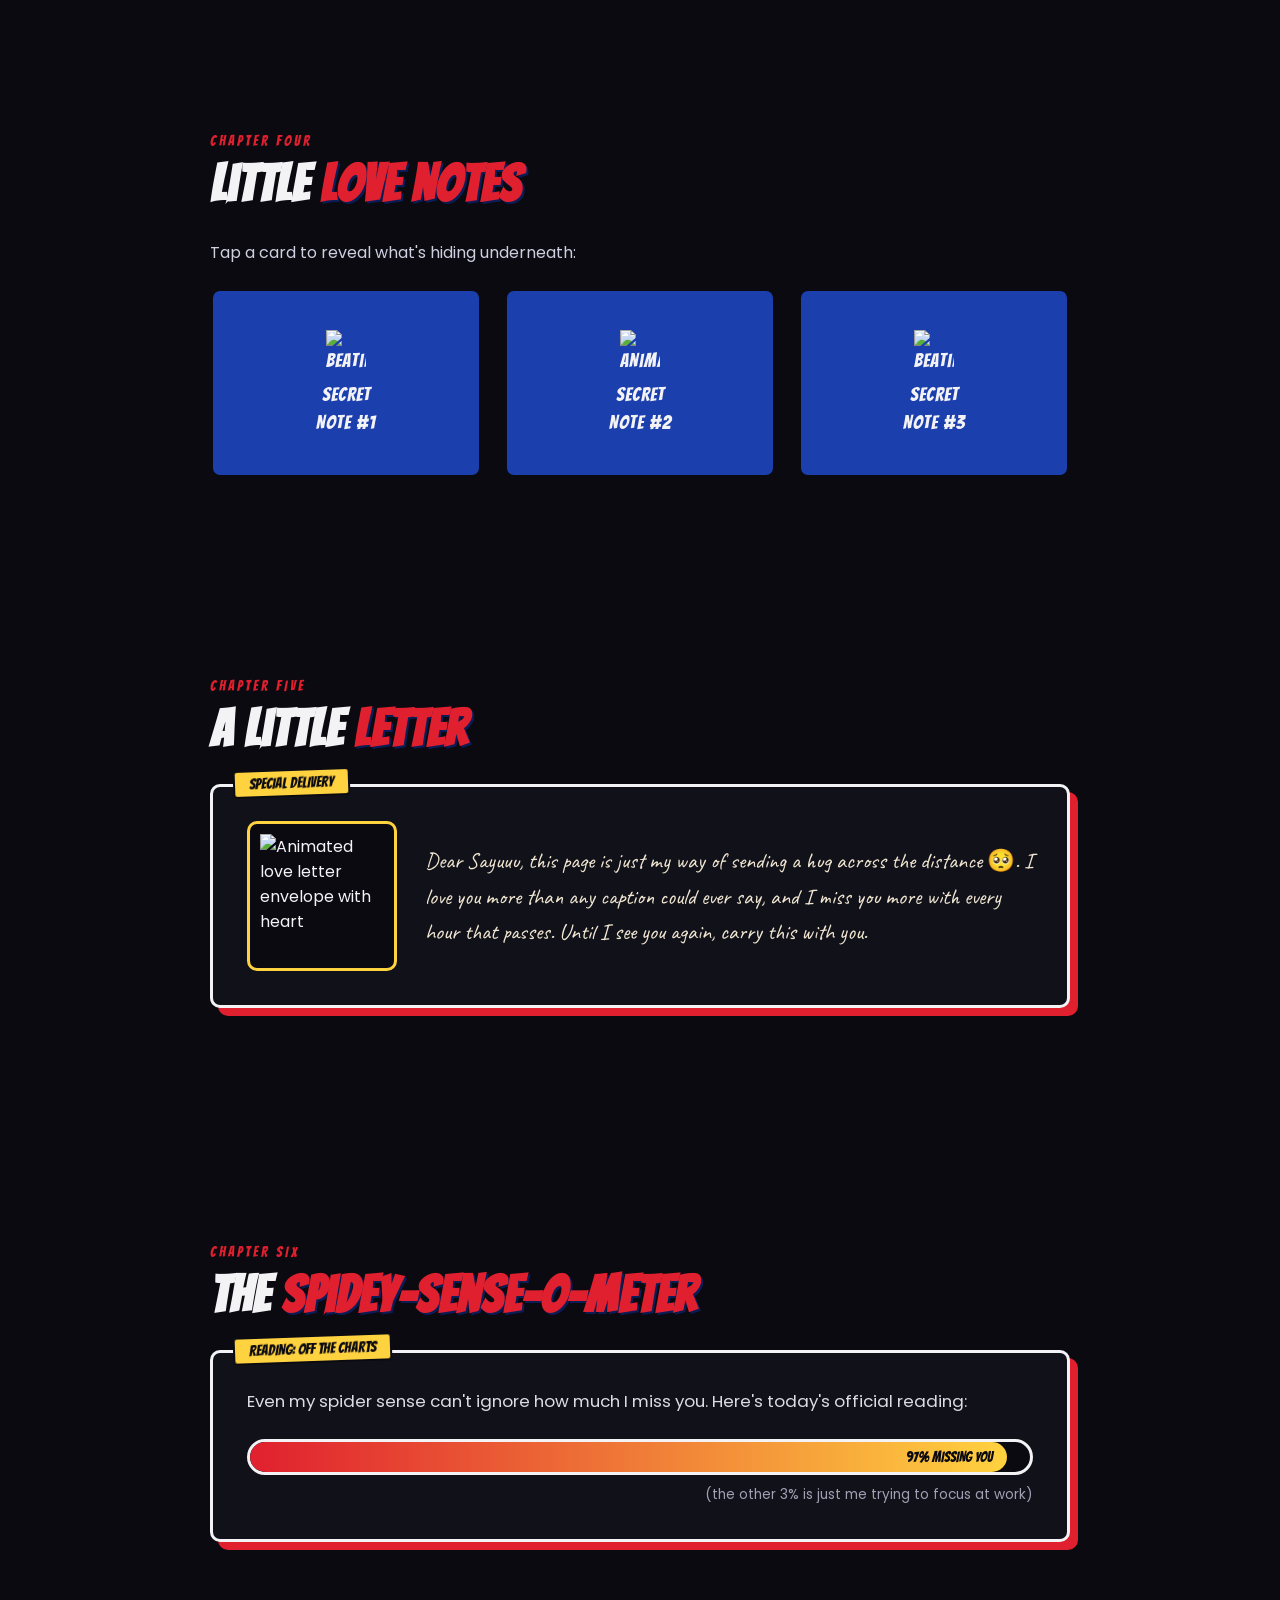
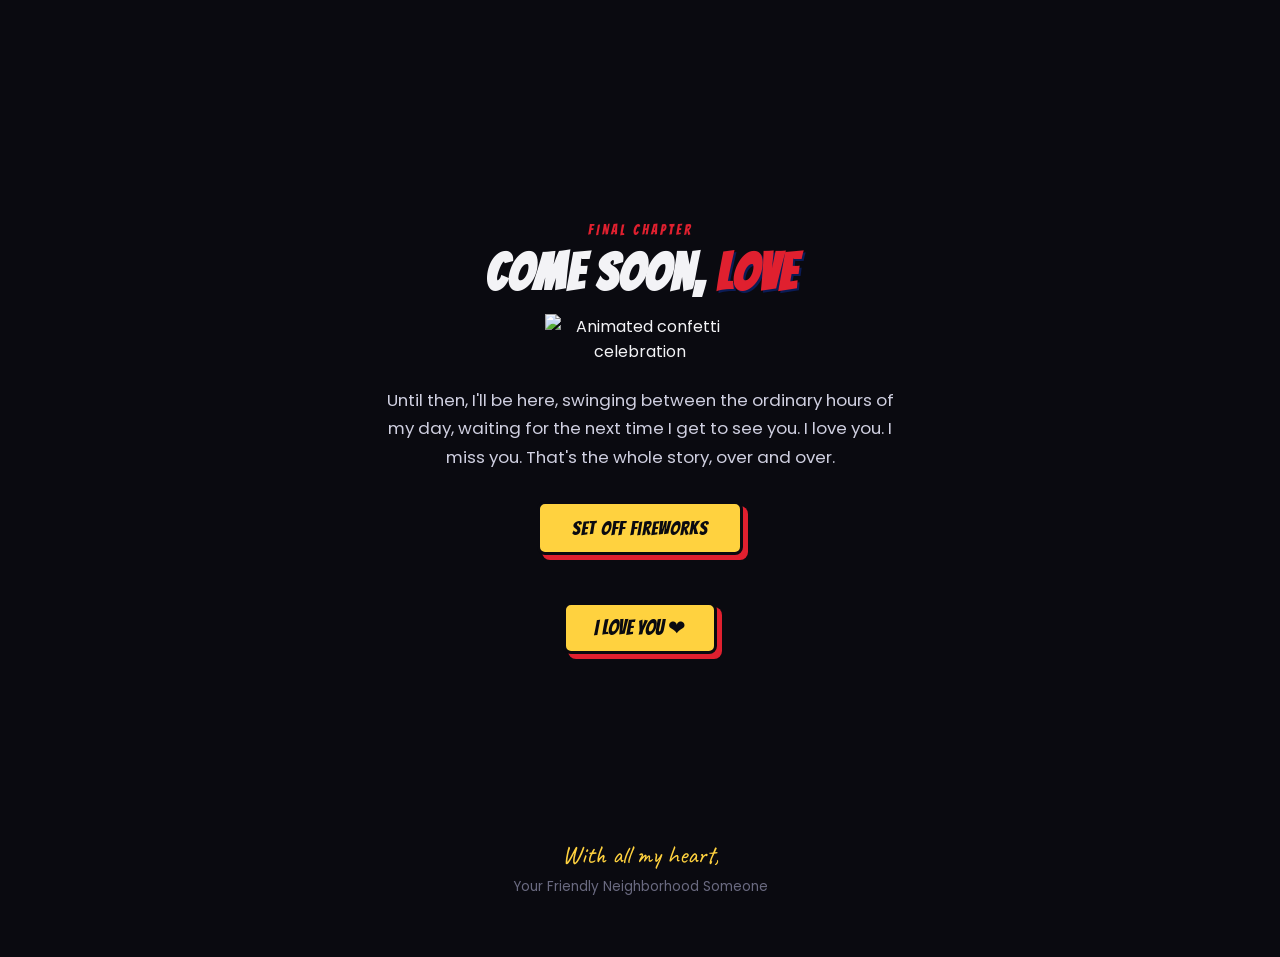
==== commit 7bd0f2f0: "animations update" ====
--- a/index.html
+++ b/index.html
@@ -20,6 +20,7 @@
             --blue-dark: #0b1c56;
             --white: #f3f3f6;
             --gold: #ffd23f;
+            --line: #2a2a38;
         }
 
         * {
@@ -28,37 +29,64 @@
             box-sizing: border-box;
         }
 
+        @media (prefers-reduced-motion: reduce) {
+            * {
+                animation-duration: 0.001ms !important;
+                animation-iteration-count: 1 !important;
+                transition-duration: 0.001ms !important;
+                scroll-behavior: auto !important;
+            }
+        }
+
+        html {
+            scroll-behavior: smooth;
+        }
+
         body {
             background: var(--black);
             color: var(--white);
             font-family: 'Poppins', sans-serif;
-        }
-
+            overflow-x: hidden;
+            position: relative;
+        }
+
+        /* ---------- Web background texture ---------- */
         .web-bg {
             position: fixed;
             inset: 0;
             z-index: 0;
             pointer-events: none;
-            opacity: 0.14;
+            opacity: 0.16;
             background-image:
                 repeating-linear-gradient(0deg, transparent 0 38px, rgba(224, 32, 47, 0.5) 38px 39px),
                 repeating-linear-gradient(90deg, transparent 0 38px, rgba(224, 32, 47, 0.5) 38px 39px);
         }
 
+        .halftone {
+            position: fixed;
+            inset: 0;
+            z-index: 0;
+            pointer-events: none;
+            opacity: 0.05;
+            background-image: radial-gradient(circle, var(--white) 1px, transparent 1px);
+            background-size: 14px 14px;
+        }
+
         section {
             position: relative;
             z-index: 1;
-            padding: 80px 20px;
+            padding: 100px 20px;
             max-width: 900px;
             margin: 0 auto;
         }
 
+        /* ---------- Corner spider web decorations ---------- */
         .corner-web {
             position: absolute;
-            width: 120px;
-            height: 120px;
+            width: 130px;
+            height: 130px;
             z-index: 2;
-            opacity: 0.8;
+            opacity: 0.85;
             pointer-events: none;
         }
 
@@ -75,47 +103,79 @@
 
         /* ---------- Hero ---------- */
         .hero {
+            min-height: 100vh;
+            display: flex;
+            flex-direction: column;
+            align-items: center;
+            justify-content: center;
             text-align: center;
-            padding: 60px 20px 40px;
+            padding: 40px 20px;
+            max-width: 100%;
             background:
-                radial-gradient(ellipse at 50% 20%, rgba(224, 32, 47, 0.22), transparent 60%),
-                radial-gradient(ellipse at 50% 100%, rgba(28, 63, 174, 0.3), transparent 60%);
+                radial-gradient(ellipse at 50% 30%, rgba(224, 32, 47, 0.25), transparent 60%),
+                radial-gradient(ellipse at 50% 100%, rgba(28, 63, 174, 0.35), transparent 60%);
         }
 
         .eyebrow {
             font-family: 'Caveat', cursive;
             font-size: clamp(1.2rem, 3vw, 1.8rem);
             color: var(--gold);
-            margin-bottom: 6px;
+            letter-spacing: 1px;
+            margin-bottom: 10px;
+            opacity: 0;
+            animation: fadeIn 1s ease forwards 0.2s;
         }
 
         .hero h1 {
             font-family: 'Bangers', cursive;
-            font-size: clamp(2.6rem, 8vw, 5.8rem);
+            font-size: clamp(2.8rem, 9vw, 6.5rem);
             letter-spacing: 2px;
             line-height: 1.05;
             color: var(--white);
-            text-shadow: 3px 3px 0 var(--red), 6px 6px 0 var(--blue-dark);
+            text-shadow:
+                3px 3px 0 var(--red),
+                6px 6px 0 var(--blue-dark),
+                0 0 40px rgba(224, 32, 47, 0.5);
+            -webkit-text-stroke: 2px var(--black);
+            opacity: 0;
+            animation: heroPop 1s cubic-bezier(.2, .9, .3, 1.3) forwards 0.5s;
+        }
+
+        @keyframes heroPop {
+            0% {
+                opacity: 0;
+                transform: scale(0.7) rotate(-3deg);
+            }
+
+            100% {
+                opacity: 1;
+                transform: scale(1) rotate(-1deg);
+            }
         }
 
         .hero p.sub {
-            margin: 18px auto 0;
-            font-size: clamp(1rem, 2.4vw, 1.25rem);
+            margin-top: 22px;
+            font-size: clamp(1rem, 2.4vw, 1.3rem);
             max-width: 560px;
             color: #cfcfe0;
-        }
-
+            opacity: 0;
+            animation: fadeIn 1s ease forwards 1.4s;
+        }
+
+        /* ---------- Hero gif row ---------- */
         .hero-gif-row {
             display: flex;
             justify-content: center;
             gap: 16px;
-            margin-top: 28px;
+            margin-top: 26px;
             flex-wrap: wrap;
+            opacity: 0;
+            animation: fadeIn 1s ease forwards 1.7s;
         }
 
         .hero-gif-row img {
-            width: 90px;
-            height: 90px;
+            width: 80px;
+            height: 80px;
             object-fit: contain;
             border: 3px solid var(--red);
             border-radius: 10px;
@@ -127,29 +187,87 @@
             display: inline-block;
             margin-top: 26px;
             font-family: 'Bangers', cursive;
-            font-size: 1.2rem;
+            font-size: 1.3rem;
             color: var(--black);
             background: var(--gold);
-            padding: 9px 24px;
+            padding: 10px 26px;
             border-radius: 6px;
             border: 3px solid var(--black);
+            transform: rotate(-4deg);
+            box-shadow: 5px 5px 0 var(--red-dark);
+            opacity: 0;
+            animation: fadeIn 1s ease forwards 2.1s, wiggle 3s ease-in-out infinite 3.1s;
+        }
+
+        @keyframes wiggle {
+
+            0%,
+            100% {
+                transform: rotate(-4deg);
+            }
+
+            50% {
+                transform: rotate(2deg);
+            }
+        }
+
+        @keyframes fadeIn {
+            to {
+                opacity: 1;
+            }
+        }
+
+        .scroll-cue {
+            position: absolute;
+            bottom: 28px;
+            left: 50%;
+            transform: translateX(-50%);
+            font-size: 0.85rem;
+            color: #8a8aa0;
+            letter-spacing: 2px;
+            text-transform: uppercase;
+            animation: bounce 2s ease-in-out infinite;
+        }
+
+        @keyframes bounce {
+
+            0%,
+            100% {
+                transform: translate(-50%, 0);
+            }
+
+            50% {
+                transform: translate(-50%, 8px);
+            }
+        }
+
+        /* ---------- Reveal-on-scroll ---------- */
+        .reveal {
+            opacity: 0;
+            transform: translateY(40px);
+            transition: opacity 0.8s ease, transform 0.8s ease;
+        }
+
+        .reveal.visible {
+            opacity: 1;
+            transform: translateY(0);
         }
 
         /* ---------- Section headers ---------- */
         .section-tag {
             font-family: 'Bangers', cursive;
-            font-size: 0.85rem;
+            font-size: 0.9rem;
             letter-spacing: 3px;
             color: var(--red);
             text-transform: uppercase;
-            margin-bottom: 6px;
+            margin-bottom: 8px;
         }
 
         h2 {
             font-family: 'Bangers', cursive;
-            font-size: clamp(2rem, 5vw, 3rem);
+            font-size: clamp(2rem, 5vw, 3.2rem);
             letter-spacing: 1px;
-            margin-bottom: 24px;
+            margin-bottom: 28px;
             color: var(--white);
         }
 
@@ -163,10 +281,10 @@
             background: var(--panel);
             border: 3px solid var(--white);
             border-radius: 10px;
-            padding: 30px;
+            padding: 34px;
             position: relative;
             box-shadow: 8px 8px 0 var(--red), 8px 8px 0 3px var(--black);
-            margin-bottom: 32px;
+            margin-bottom: 36px;
         }
 
         .panel::before {
@@ -177,18 +295,20 @@
             background: var(--gold);
             color: var(--black);
             font-family: 'Bangers', cursive;
-            font-size: 0.9rem;
+            font-size: 0.95rem;
             padding: 4px 14px;
             border: 2px solid var(--black);
             border-radius: 4px;
+            transform: rotate(-2deg);
         }
 
         .panel p {
-            font-size: 1.02rem;
+            font-size: 1.05rem;
             line-height: 1.75;
             color: #dcdce8;
         }
 
+        /* ---------- Panel with gif (image + text side by side) ---------- */
         .panel-with-gif {
             display: flex;
             gap: 24px;
@@ -212,11 +332,27 @@
             min-width: 220px;
         }
 
+        /* ---------- Typewriter ---------- */
+        .typewriter-wrap {
+            text-align: center;
+            margin: 24px auto 10px;
+        }
+
+        .typewriter {
+            font-family: 'Caveat', cursive;
+            font-size: clamp(1.5rem, 4vw, 2.4rem);
+            color: var(--gold);
+            white-space: pre-wrap;
+            border-right: 3px solid var(--gold);
+            display: inline-block;
+            min-height: 2.6em;
+        }
+
         /* ---------- I love you grid ---------- */
         .love-grid {
             display: grid;
-            grid-template-columns: repeat(auto-fit, minmax(200px, 1fr));
-            gap: 18px;
+            grid-template-columns: repeat(auto-fit, minmax(210px, 1fr));
+            gap: 20px;
             margin-top: 20px;
         }
 
@@ -224,22 +360,31 @@
             background: linear-gradient(135deg, var(--red), var(--red-dark));
             border: 3px solid var(--black);
             border-radius: 10px;
-            padding: 20px 16px;
+            padding: 22px 16px;
             text-align: center;
             font-family: 'Bangers', cursive;
-            font-size: 1.2rem;
+            font-size: 1.3rem;
             letter-spacing: 1px;
+            transform: rotate(-1deg);
+            transition: transform 0.25s ease, box-shadow 0.25s ease;
             box-shadow: 4px 4px 0 var(--black);
+            cursor: default;
         }
 
         .love-chip:nth-child(even) {
             background: linear-gradient(135deg, var(--blue), var(--blue-dark));
+            transform: rotate(1.5deg);
+        }
+
+        .love-chip:hover {
+            transform: scale(1.07) rotate(0deg);
+            box-shadow: 6px 6px 0 var(--gold);
         }
 
         .love-chip img {
             display: block;
-            width: 44px;
-            height: 44px;
+            width: 42px;
+            height: 42px;
             object-fit: contain;
             margin: 0 auto 8px;
         }
@@ -249,7 +394,7 @@
             list-style: none;
             display: flex;
             flex-direction: column;
-            gap: 14px;
+            gap: 16px;
         }
 
         .reasons li {
@@ -260,6 +405,12 @@
             border-left: 5px solid var(--red);
             border-radius: 6px;
             padding: 16px 18px;
+            transition: transform 0.2s ease, border-color 0.2s ease;
+        }
+
+        .reasons li:hover {
+            transform: translateX(8px);
+            border-left-color: var(--gold);
         }
 
         .reasons .num {
@@ -274,38 +425,69 @@
             line-height: 1.6;
         }
 
-        /* ---------- Notes grid ---------- */
-        .notes-grid {
+        /* ---------- Flip cards (doubles as "Little Love Notes") ---------- */
+        .flip-grid {
             display: grid;
             grid-template-columns: repeat(auto-fit, minmax(220px, 1fr));
             gap: 22px;
             margin-top: 10px;
         }
 
-        .note-card {
-            background: var(--blue);
+        .flip-card {
+            perspective: 1200px;
+            height: 190px;
+        }
+
+        .flip-inner {
+            position: relative;
+            width: 100%;
+            height: 100%;
+            text-align: center;
+            transition: transform 0.7s cubic-bezier(.4, .2, .2, 1);
+            transform-style: preserve-3d;
+            cursor: pointer;
+        }
+
+        .flip-card.flipped .flip-inner {
+            transform: rotateY(180deg);
+        }
+
+        .flip-face {
+            position: absolute;
+            inset: 0;
+            -webkit-backface-visibility: hidden;
+            backface-visibility: hidden;
+            border-radius: 10px;
             border: 3px solid var(--black);
-            border-radius: 10px;
-            padding: 22px;
-            box-shadow: 4px 4px 0 var(--black);
-            text-align: center;
-        }
-
-        .note-card img {
-            width: 56px;
-            height: 56px;
-            object-fit: contain;
-            margin-bottom: 12px;
-        }
-
-        .note-card p {
+            display: flex;
+            flex-direction: column;
+            align-items: center;
+            justify-content: center;
+            padding: 18px;
             font-size: 0.98rem;
             line-height: 1.5;
+        }
+
+        .flip-front {
+            background: var(--blue);
+            font-family: 'Bangers', cursive;
+            font-size: 1.2rem;
+            letter-spacing: 1px;
+            box-shadow: 4px 4px 0 var(--black);
+        }
+
+        .flip-front img {
+            width: 40px;
+            height: 40px;
+            object-fit: contain;
+            margin-bottom: 10px;
+        }
+
+        .flip-back {
+            background: var(--red);
+            transform: rotateY(180deg);
             color: var(--white);
-        }
-
-        .note-card:nth-child(2n) {
-            background: var(--red);
+            box-shadow: 4px 4px 0 var(--black);
         }
 
         /* ---------- Love letter section ---------- */
@@ -317,8 +499,8 @@
         }
 
         .letter-panel img {
-            width: 160px;
-            height: 160px;
+            width: 150px;
+            height: 150px;
             object-fit: contain;
             border: 3px solid var(--gold);
             border-radius: 10px;
@@ -339,33 +521,232 @@
             color: #f0e6d2;
         }
 
-        /* ---------- Finale ---------- */
+        /* ---------- Spidey-Sense-O-Meter (replaces "time since we met") ---------- */
+        .meter-panel p {
+            margin-bottom: 6px;
+        }
+
+        .meter-track {
+            width: 100%;
+            height: 36px;
+            background: var(--black);
+            border: 3px solid var(--white);
+            border-radius: 20px;
+            overflow: hidden;
+            margin-top: 22px;
+        }
+
+        .meter-fill {
+            height: 100%;
+            width: 0%;
+            background: linear-gradient(90deg, var(--red), var(--gold));
+            display: flex;
+            align-items: center;
+            justify-content: flex-end;
+            padding-right: 14px;
+            border-radius: 20px;
+            transition: width 2.4s cubic-bezier(.2, .8, .2, 1);
+            white-space: nowrap;
+        }
+
+        .reveal.visible .meter-fill {
+            width: 97%;
+        }
+
+        .meter-fill span {
+            font-family: 'Bangers', cursive;
+            font-size: 0.85rem;
+            color: var(--black);
+        }
+
+        .meter-caption {
+            margin-top: 10px;
+            font-size: 0.85rem;
+            color: #a0a0b5;
+            text-align: right;
+        }
+
+        /* ---------- Swinging silhouette ---------- */
+        .swing-stage {
+            position: relative;
+            height: 220px;
+            overflow: hidden;
+            margin: 0 auto 10px;
+            max-width: 900px;
+        }
+
+        .web-line {
+            position: absolute;
+            top: 0;
+            left: 14%;
+            width: 2px;
+            height: 0;
+            background: var(--white);
+            opacity: 0.5;
+            transform-origin: top center;
+            animation: swingLine 6s ease-in-out infinite;
+        }
+
+        .swinger {
+            position: absolute;
+            top: 0;
+            left: 14%;
+            width: 26px;
+            height: 34px;
+            transform-origin: top center;
+            animation: swingBody 6s ease-in-out infinite;
+        }
+
+        .swinger .head {
+            width: 16px;
+            height: 16px;
+            background: var(--red);
+            border: 2px solid var(--black);
+            border-radius: 50%;
+            margin: 0 auto;
+        }
+
+        .swinger .torso {
+            width: 12px;
+            height: 20px;
+            background: var(--blue);
+            border: 2px solid var(--black);
+            border-radius: 4px;
+            margin: 2px auto 0;
+        }
+
+        @keyframes swingBody {
+            0% {
+                transform: rotate(-55deg) translateX(0);
+            }
+
+            50% {
+                transform: rotate(55deg) translateX(420px);
+            }
+
+            100% {
+                transform: rotate(-55deg) translateX(0);
+            }
+        }
+
+        @keyframes swingLine {
+            0% {
+                height: 190px;
+                transform: rotate(-55deg) translateX(0);
+            }
+
+            50% {
+                height: 190px;
+                transform: rotate(55deg) translateX(420px);
+            }
+
+            100% {
+                height: 190px;
+                transform: rotate(-55deg) translateX(0);
+            }
+        }
+
+        /* ---------- Floating hearts ---------- */
+        .hearts-layer {
+            position: fixed;
+            inset: 0;
+            pointer-events: none;
+            z-index: 3;
+            overflow: hidden;
+        }
+
+        .heart {
+            position: absolute;
+            bottom: -40px;
+            font-size: 1.4rem;
+            color: var(--red);
+            opacity: 0.85;
+            animation: floatUp linear forwards;
+        }
+
+        @keyframes floatUp {
+            to {
+                transform: translateY(-110vh) rotate(360deg);
+                opacity: 0;
+            }
+        }
+
+        /* ---------- Final section / confetti ---------- */
         .finale {
             text-align: center;
+            min-height: 80vh;
+            display: flex;
+            flex-direction: column;
+            align-items: center;
+            justify-content: center;
+        }
+
+        .finale h2 {
+            margin-bottom: 14px;
+        }
+
+        .finale-gif {
+            width: 190px;
+            max-width: 70%;
+            margin: 0 auto 22px;
+            display: block;
         }
 
         .finale p {
             max-width: 520px;
-            margin: 0 auto 26px;
             color: #cfcfe0;
             font-size: 1.05rem;
             line-height: 1.7;
-        }
-
-        .finale-gif {
-            width: 220px;
-            max-width: 80%;
-            margin: 0 auto 24px;
-            display: block;
+            margin-bottom: 30px;
+        }
+
+        .btn-confetti {
+            font-family: 'Bangers', cursive;
+            font-size: 1.2rem;
+            letter-spacing: 1px;
+            background: var(--gold);
+            color: var(--black);
+            border: 3px solid var(--black);
+            border-radius: 8px;
+            padding: 14px 32px;
+            cursor: pointer;
+            box-shadow: 5px 5px 0 var(--red);
+            transition: transform 0.2s ease;
+        }
+
+        .btn-confetti:hover {
+            transform: translateY(-3px);
+        }
+
+        .btn-confetti:active {
+            transform: translateY(1px);
+        }
+
+        .confetti-piece {
+            position: fixed;
+            top: -20px;
+            width: 9px;
+            height: 14px;
+            z-index: 5;
+            pointer-events: none;
+            animation: confettiFall linear forwards;
+        }
+
+        @keyframes confettiFall {
+            to {
+                transform: translateY(105vh) rotate(600deg);
+                opacity: 0.2;
+            }
         }
 
         .final-tag {
             display: inline-block;
+            margin-top: 22px;
             font-family: 'Bangers', cursive;
-            font-size: 1.4rem;
+            font-size: 1.3rem;
             color: var(--black);
             background: var(--gold);
-            padding: 12px 30px;
+            padding: 11px 28px;
             border-radius: 8px;
             border: 3px solid var(--black);
             box-shadow: 5px 5px 0 var(--red);
@@ -390,11 +771,15 @@
 
         @media (max-width:600px) {
             section {
-                padding: 60px 16px;
+                padding: 70px 16px;
             }
 
             .panel {
-                padding: 22px 18px;
+                padding: 24px 20px;
+            }
+
+            .swing-stage {
+                display: none;
             }
 
             .panel-with-gif,
@@ -409,6 +794,8 @@
 <body>
 
     <div class="web-bg" aria-hidden="true"></div>
+    <div class="halftone" aria-hidden="true"></div>
+    <div class="hearts-layer" id="heartsLayer" aria-hidden="true"></div>
 
     <!-- HERO -->
     <section class="hero">
@@ -427,7 +814,7 @@
 
         <p class="eyebrow">Your friendly neighborhood someone, missing you&hellip;</p>
         <h1>I MISS YOU<br>SO MUCH</h1>
-        <p class="sub">No radar tingles when youre near, but somehow I always know exactly how far away you are. Every
+        <p class="sub">No radar tingles when you're near, but somehow I always know exactly how far away you are. Every
             mile of it aches.</p>
 
         <div class="hero-gif-row">
@@ -440,34 +827,47 @@
         </div>
 
         <span class="thwip-tag">THWIP! ❤ FOR YOU</span>
+        <span class="scroll-cue">scroll down ↓</span>
     </section>
 
+    <!-- SWINGING SILHOUETTE -->
+    <section style="padding-top:20px;padding-bottom:20px;">
+        <div class="swing-stage" aria-hidden="true">
+            <div class="web-line"></div>
+            <div class="swinger">
+                <div class="head"></div>
+                <div class="torso"></div>
+            </div>
+        </div>
+    </section>
+
     <!-- MISSING YOU -->
-    <section>
+    <section class="reveal">
         <div class="section-tag">Chapter One</div>
         <h2>Missing You <span class="accent">Every Single Day</span></h2>
         <div class="panel" data-caption="MEANWHILE...">
             <div class="panel-with-gif">
-                <!-- <img src="https://cdn.pixabay.com/animation/2024/09/16/23/57/23-57-35-255_512.gif" -->
                 <img src="https://media.giphy.com/media/v1.Y2lkPTc5MGI3NjExdzNkMmtldXl2bHg1NWJ4bmx1NTRoZzMxY2ZieWI4ZHJ1c3Z1YWxkdCZlcD12MV9naWZzX3NlYXJjaCZjdD1n/xTiTnIByhw6hCJi58Y/giphy.gif"
                     alt="Animated spider hanging on a thread">
                 <div class="text">
                     <p>They say a spider can travel miles and still find its way back. I don't know if that's true, but
                         I do know one thing my mind somehow always finds its way back to you. Maybe that's the funny
-                        thing about love. No matter where I am or what im doing, there's always a
-                        little part of my mind that's thinking about you. And honestly... I don't think I'd have it any
-                        other way, Because youre my favorite thought, every single day.
-                    </p>
+                        thing about love. No matter where I am or what I'm doing, there's always a little part of my
+                        mind that's thinking about you. And honestly... I don't think I'd have it any other way, because
+                        you're my favorite thought, every single day.</p>
                 </div>
             </div>
+        </div>
+        <div class="typewriter-wrap">
+            <span class="typewriter" id="typewriter1"></span>
         </div>
     </section>
 
     <!-- LOVE & APPRECIATION -->
-    <section>
+    <section class="reveal">
         <div class="section-tag">Chapter Two</div>
         <h2>Love &amp; <span class="accent">Appreciation</span></h2>
-        <p style="color:#cfcfe0; line-height:1.7; margin-bottom:24px; max-width:600px;">
+        <p style="color:#cfcfe0; line-height:1.7; margin-bottom:26px; max-width:600px;">
             Being a hero means saving the day. Loving you means I don't have to save anything you already make every
             ordinary day feel like the best one. Here's some proof I can't stop saying it:
         </p>
@@ -506,26 +906,22 @@
     </section>
 
     <!-- WHY YOU'RE SPECIAL -->
-    <section>
+    <section class="reveal">
         <div class="section-tag">Chapter Three</div>
         <h2>Why You're <span class="accent">My Favorite Person</span></h2>
         <ul class="reasons">
             <li><span class="num">01</span>
                 <p>Your smile is the kind I could spend a lifetime trying to earn.</p>
             </li>
-
             <li><span class="num">02</span>
                 <p>Your laugh is my favorite melody, and I'd happily listen to it forever.</p>
             </li>
-
             <li><span class="num">03</span>
                 <p>I adore the way you get all clueless sometimes it somehow makes you even more adorable.</p>
             </li>
-
             <li><span class="num">04</span>
                 <p>I don't think you realize just how beautiful you look when you're simply being yourself.</p>
             </li>
-
             <li><span class="num">05</span>
                 <p>Every little thing about you from your smile to your tiny expressions keeps giving me new reasons to
                     fall for you.</p>
@@ -533,53 +929,84 @@
         </ul>
     </section>
 
-    <!-- LOVE NOTES -->
-    <section>
+    <!-- LITTLE LOVE NOTES (flip cards) -->
+    <section class="reveal">
         <div class="section-tag">Chapter Four</div>
         <h2>Little <span class="accent">Love Notes</span></h2>
-        <div class="notes-grid">
-            <div class="note-card">
-                <img src="https://cdn.pixabay.com/animation/2022/11/03/15/03/15-03-37-426_512.gif"
-                    alt="Beating heart icon">
-                <p>You're the first thing I think about when I wake up.</p>
-            </div>
-            <div class="note-card">
-                <img src="https://cdn.pixabay.com/animation/2025/09/22/01/55/01-55-06-648_512.gif"
-                    alt="Animated spider icon">
-                <p>Every song makes me think of a you now.</p>
-            </div>
-            <div class="note-card">
-                <img src="https://cdn.pixabay.com/animation/2024/03/13/01/40/01-40-40-44_512.gif"
-                    alt="Beating heart icon">
-                <p>I save romatic memes all day just to send you, hehehehee</p>
+        <p style="color:#cfcfe0; line-height:1.7; margin-bottom:22px; max-width:600px;">Tap a card to reveal what's
+            hiding underneath:</p>
+        <div class="flip-grid">
+            <div class="flip-card" tabindex="0" role="button" aria-label="Flip card">
+                <div class="flip-inner">
+                    <div class="flip-face flip-front">
+                        <img src="https://cdn.pixabay.com/animation/2022/11/03/15/03/15-03-37-426_512.gif"
+                            alt="Beating heart icon">
+                        SECRET<br>NOTE #1
+                    </div>
+                    <div class="flip-face flip-back">You're the first thing I think about when I wake up.</div>
+                </div>
+            </div>
+            <div class="flip-card" tabindex="0" role="button" aria-label="Flip card">
+                <div class="flip-inner">
+                    <div class="flip-face flip-front">
+                        <img src="https://cdn.pixabay.com/animation/2025/09/22/01/55/01-55-06-648_512.gif"
+                            alt="Animated spider icon">
+                        SECRET<br>NOTE #2
+                    </div>
+                    <div class="flip-face flip-back">Every romantic song makes me think of you now.</div>
+                </div>
+            </div>
+            <div class="flip-card" tabindex="0" role="button" aria-label="Flip card">
+                <div class="flip-inner">
+                    <div class="flip-face flip-front">
+                        <img src="https://cdn.pixabay.com/animation/2024/03/13/01/40/01-40-40-44_512.gif"
+                            alt="Beating heart icon">
+                        SECRET<br>NOTE #3
+                    </div>
+                    <div class="flip-face flip-back">I save the funniest and romantic memes all day just to send to you, hehehehehe.</div>
+                </div>
             </div>
         </div>
     </section>
 
-    <!-- LOVE LETTER -->
-    <section>
+    <!-- A LITTLE LETTER -->
+    <section class="reveal">
         <div class="section-tag">Chapter Five</div>
         <h2>A Little <span class="accent">Letter</span></h2>
         <div class="panel letter-panel" data-caption="SPECIAL DELIVERY">
             <img src="https://cdn.pixabay.com/animation/2025/01/08/23/27/23-27-02-953_512.gif"
                 alt="Animated love letter envelope with heart">
             <div class="text">
-                <p>Dear Sayuuu, this page is just my way of sending a hug across the distance🥺. I love you more than
-                    any
-                    caption could ever say, and I miss you more with every hour that passes. Until I see you again,
+                <p>Dear Sayuuu, this page is just my way of sending a hug across the distance 🥺. I love you more than
+                    any caption could ever say, and I miss you more with every hour that passes. Until I see you again,
                     carry this with you.</p>
             </div>
         </div>
     </section>
 
+    <!-- SPIDEY-SENSE-O-METER (replaces "Time Since We Met") -->
+    <section class="reveal">
+        <div class="section-tag">Chapter Six</div>
+        <h2>The <span class="accent">Spidey-Sense-O-Meter</span></h2>
+        <div class="panel meter-panel" data-caption="READING: OFF THE CHARTS">
+            <p>Even my spider sense can't ignore how much I miss you. Here's today's official reading:</p>
+            <div class="meter-track">
+                <div class="meter-fill"><span>97% MISSING YOU</span></div>
+            </div>
+            <div class="meter-caption">(the other 3% is just me trying to focus at work)</div>
+        </div>
+    </section>
+
     <!-- FINALE -->
-    <section class="finale">
+    <section class="finale reveal">
         <div class="section-tag">Final Chapter</div>
         <h2>Come Soon, <span class="accent">Love</span></h2>
         <img class="finale-gif" src="https://cdn.pixabay.com/animation/2024/11/28/10/01/10-01-52-581_512.gif"
             alt="Animated confetti celebration">
         <p>Until then, I'll be here, swinging between the ordinary hours of my day, waiting for the next time I get to
             see you. I love you. I miss you. That's the whole story, over and over.</p>
+        <button class="btn-confetti" id="confettiBtn">Set Off Fireworks</button>
+        <br>
         <span class="final-tag">I LOVE YOU ❤</span>
     </section>
 
@@ -588,6 +1015,94 @@
         Your Friendly Neighborhood Someone
     </footer>
 
+    <script>
+        // ---------- Scroll reveal ----------
+        const reveals = document.querySelectorAll('.reveal');
+        const io = new IntersectionObserver((entries) => {
+            entries.forEach(e => {
+                if (e.isIntersecting) {
+                    e.target.classList.add('visible');
+                    io.unobserve(e.target);
+                }
+            });
+        }, { threshold: 0.15 });
+        reveals.forEach(el => io.observe(el));
+
+        // ---------- Typewriter ----------
+        const messages = [
+            "Every mile between us feels like a whole city block I can't swing across.",
+            "I keep checking the clock, wondering when 'later' finally becomes 'now'.",
+            "Missing you isn't a feeling. It's a full-time job I never clock out of."
+        ];
+        const twEl = document.getElementById('typewriter1');
+        let msgIndex = 0, charIndex = 0, deleting = false;
+
+        function typeLoop() {
+            const current = messages[msgIndex];
+            if (!deleting) {
+                charIndex++;
+                twEl.textContent = current.slice(0, charIndex);
+                if (charIndex === current.length) {
+                    deleting = true;
+                    setTimeout(typeLoop, 1800);
+                    return;
+                }
+            } else {
+                charIndex--;
+                twEl.textContent = current.slice(0, charIndex);
+                if (charIndex === 0) {
+                    deleting = false;
+                    msgIndex = (msgIndex + 1) % messages.length;
+                }
+            }
+            setTimeout(typeLoop, deleting ? 30 : 45);
+        }
+        typeLoop();
+
+        // ---------- Flip cards ----------
+        document.querySelectorAll('.flip-card').forEach(card => {
+            const toggle = () => card.classList.toggle('flipped');
+            card.addEventListener('click', toggle);
+            card.addEventListener('keypress', (e) => {
+                if (e.key === 'Enter' || e.key === ' ') { e.preventDefault(); toggle(); }
+            });
+        });
+
+        // ---------- Floating hearts ----------
+        const heartsLayer = document.getElementById('heartsLayer');
+        const heartChars = ['❤', '💙', '🕸'];
+        function spawnHeart() {
+            const h = document.createElement('div');
+            h.className = 'heart';
+            h.textContent = heartChars[Math.floor(Math.random() * heartChars.length)];
+            h.style.left = Math.random() * 100 + 'vw';
+            const duration = 6 + Math.random() * 6;
+            h.style.animationDuration = duration + 's';
+            h.style.fontSize = (1 + Math.random() * 1.4) + 'rem';
+            heartsLayer.appendChild(h);
+            setTimeout(() => h.remove(), duration * 1000);
+        }
+        setInterval(spawnHeart, 1400);
+
+        // ---------- Confetti ----------
+        const confettiBtn = document.getElementById('confettiBtn');
+        const confettiColors = ['#e0202f', '#1c3fae', '#ffd23f', '#f3f3f6'];
+        confettiBtn.addEventListener('click', () => {
+            for (let i = 0; i < 80; i++) {
+                setTimeout(() => {
+                    const piece = document.createElement('div');
+                    piece.className = 'confetti-piece';
+                    piece.style.left = Math.random() * 100 + 'vw';
+                    piece.style.background = confettiColors[Math.floor(Math.random() * confettiColors.length)];
+                    piece.style.animationDuration = (2.5 + Math.random() * 2) + 's';
+                    piece.style.transform = `rotate(${Math.random() * 360}deg)`;
+                    document.body.appendChild(piece);
+                    setTimeout(() => piece.remove(), 5000);
+                }, i * 20);
+            }
+        });
+    </script>
+
 </body>
 
 </html>
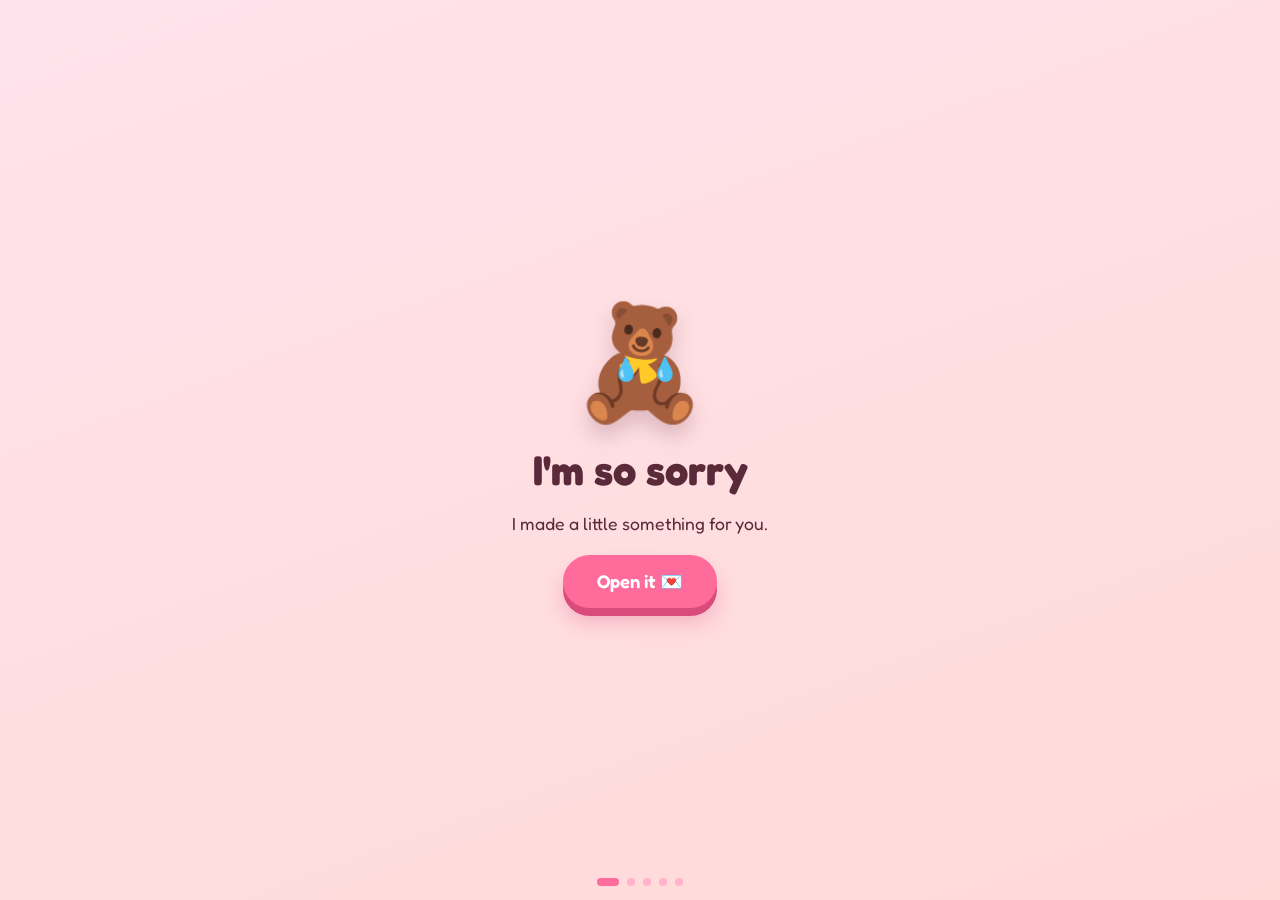
==== commit 898889b6: "sorry page" ====
--- a/index.html
+++ b/index.html
@@ -1,1108 +1,203 @@
 <!DOCTYPE html>
 <html lang="en">
-
 <head>
-    <meta charset="UTF-8">
-    <meta name="viewport" content="width=device-width, initial-scale=1.0">
-    <title>I Miss You So Much</title>
-    <link rel="preconnect" href="https://fonts.googleapis.com">
-    <link rel="preconnect" href="https://fonts.gstatic.com" crossorigin>
-    <link
-        href="https://fonts.googleapis.com/css2?family=Bangers&family=Poppins:wght@300;400;500;600;700&family=Caveat:wght@600;700&display=swap"
-        rel="stylesheet">
-    <style>
-        :root {
-            --black: #0a0a10;
-            --panel: #111119;
-            --red: #e0202f;
-            --red-dark: #8e0f1c;
-            --blue: #1c3fae;
-            --blue-dark: #0b1c56;
-            --white: #f3f3f6;
-            --gold: #ffd23f;
-            --line: #2a2a38;
-        }
-
-        * {
-            margin: 0;
-            padding: 0;
-            box-sizing: border-box;
-        }
-
-        @media (prefers-reduced-motion: reduce) {
-            * {
-                animation-duration: 0.001ms !important;
-                animation-iteration-count: 1 !important;
-                transition-duration: 0.001ms !important;
-                scroll-behavior: auto !important;
-            }
-        }
-
-        html {
-            scroll-behavior: smooth;
-        }
-
-        body {
-            background: var(--black);
-            color: var(--white);
-            font-family: 'Poppins', sans-serif;
-            overflow-x: hidden;
-            position: relative;
-        }
-
-        /* ---------- Web background texture ---------- */
-        .web-bg {
-            position: fixed;
-            inset: 0;
-            z-index: 0;
-            pointer-events: none;
-            opacity: 0.16;
-            background-image:
-                repeating-linear-gradient(0deg, transparent 0 38px, rgba(224, 32, 47, 0.5) 38px 39px),
-                repeating-linear-gradient(90deg, transparent 0 38px, rgba(224, 32, 47, 0.5) 38px 39px);
-        }
-
-        .halftone {
-            position: fixed;
-            inset: 0;
-            z-index: 0;
-            pointer-events: none;
-            opacity: 0.05;
-            background-image: radial-gradient(circle, var(--white) 1px, transparent 1px);
-            background-size: 14px 14px;
-        }
-
-        section {
-            position: relative;
-            z-index: 1;
-            padding: 100px 20px;
-            max-width: 900px;
-            margin: 0 auto;
-        }
-
-        /* ---------- Corner spider web decorations ---------- */
-        .corner-web {
-            position: absolute;
-            width: 130px;
-            height: 130px;
-            z-index: 2;
-            opacity: 0.85;
-            pointer-events: none;
-        }
-
-        .corner-web.tl {
-            top: 0;
-            left: 0;
-        }
-
-        .corner-web.tr {
-            top: 0;
-            right: 0;
-            transform: scaleX(-1);
-        }
-
-        /* ---------- Hero ---------- */
-        .hero {
-            min-height: 100vh;
-            display: flex;
-            flex-direction: column;
-            align-items: center;
-            justify-content: center;
-            text-align: center;
-            padding: 40px 20px;
-            max-width: 100%;
-            background:
-                radial-gradient(ellipse at 50% 30%, rgba(224, 32, 47, 0.25), transparent 60%),
-                radial-gradient(ellipse at 50% 100%, rgba(28, 63, 174, 0.35), transparent 60%);
-        }
-
-        .eyebrow {
-            font-family: 'Caveat', cursive;
-            font-size: clamp(1.2rem, 3vw, 1.8rem);
-            color: var(--gold);
-            letter-spacing: 1px;
-            margin-bottom: 10px;
-            opacity: 0;
-            animation: fadeIn 1s ease forwards 0.2s;
-        }
-
-        .hero h1 {
-            font-family: 'Bangers', cursive;
-            font-size: clamp(2.8rem, 9vw, 6.5rem);
-            letter-spacing: 2px;
-            line-height: 1.05;
-            color: var(--white);
-            text-shadow:
-                3px 3px 0 var(--red),
-                6px 6px 0 var(--blue-dark),
-                0 0 40px rgba(224, 32, 47, 0.5);
-            -webkit-text-stroke: 2px var(--black);
-            opacity: 0;
-            animation: heroPop 1s cubic-bezier(.2, .9, .3, 1.3) forwards 0.5s;
-        }
-
-        @keyframes heroPop {
-            0% {
-                opacity: 0;
-                transform: scale(0.7) rotate(-3deg);
-            }
-
-            100% {
-                opacity: 1;
-                transform: scale(1) rotate(-1deg);
-            }
-        }
-
-        .hero p.sub {
-            margin-top: 22px;
-            font-size: clamp(1rem, 2.4vw, 1.3rem);
-            max-width: 560px;
-            color: #cfcfe0;
-            opacity: 0;
-            animation: fadeIn 1s ease forwards 1.4s;
-        }
-
-        /* ---------- Hero gif row ---------- */
-        .hero-gif-row {
-            display: flex;
-            justify-content: center;
-            gap: 16px;
-            margin-top: 26px;
-            flex-wrap: wrap;
-            opacity: 0;
-            animation: fadeIn 1s ease forwards 1.7s;
-        }
-
-        .hero-gif-row img {
-            width: 80px;
-            height: 80px;
-            object-fit: contain;
-            border: 3px solid var(--red);
-            border-radius: 10px;
-            background: var(--panel);
-            padding: 6px;
-        }
-
-        .thwip-tag {
-            display: inline-block;
-            margin-top: 26px;
-            font-family: 'Bangers', cursive;
-            font-size: 1.3rem;
-            color: var(--black);
-            background: var(--gold);
-            padding: 10px 26px;
-            border-radius: 6px;
-            border: 3px solid var(--black);
-            transform: rotate(-4deg);
-            box-shadow: 5px 5px 0 var(--red-dark);
-            opacity: 0;
-            animation: fadeIn 1s ease forwards 2.1s, wiggle 3s ease-in-out infinite 3.1s;
-        }
-
-        @keyframes wiggle {
-
-            0%,
-            100% {
-                transform: rotate(-4deg);
-            }
-
-            50% {
-                transform: rotate(2deg);
-            }
-        }
-
-        @keyframes fadeIn {
-            to {
-                opacity: 1;
-            }
-        }
-
-        .scroll-cue {
-            position: absolute;
-            bottom: 28px;
-            left: 50%;
-            transform: translateX(-50%);
-            font-size: 0.85rem;
-            color: #8a8aa0;
-            letter-spacing: 2px;
-            text-transform: uppercase;
-            animation: bounce 2s ease-in-out infinite;
-        }
-
-        @keyframes bounce {
-
-            0%,
-            100% {
-                transform: translate(-50%, 0);
-            }
-
-            50% {
-                transform: translate(-50%, 8px);
-            }
-        }
-
-        /* ---------- Reveal-on-scroll ---------- */
-        .reveal {
-            opacity: 0;
-            transform: translateY(40px);
-            transition: opacity 0.8s ease, transform 0.8s ease;
-        }
-
-        .reveal.visible {
-            opacity: 1;
-            transform: translateY(0);
-        }
-
-        /* ---------- Section headers ---------- */
-        .section-tag {
-            font-family: 'Bangers', cursive;
-            font-size: 0.9rem;
-            letter-spacing: 3px;
-            color: var(--red);
-            text-transform: uppercase;
-            margin-bottom: 8px;
-        }
-
-        h2 {
-            font-family: 'Bangers', cursive;
-            font-size: clamp(2rem, 5vw, 3.2rem);
-            letter-spacing: 1px;
-            margin-bottom: 28px;
-            color: var(--white);
-        }
-
-        h2 .accent {
-            color: var(--red);
-            text-shadow: 2px 2px 0 var(--blue-dark);
-        }
-
-        /* ---------- Comic panel ---------- */
-        .panel {
-            background: var(--panel);
-            border: 3px solid var(--white);
-            border-radius: 10px;
-            padding: 34px;
-            position: relative;
-            box-shadow: 8px 8px 0 var(--red), 8px 8px 0 3px var(--black);
-            margin-bottom: 36px;
-        }
-
-        .panel::before {
-            content: attr(data-caption);
-            position: absolute;
-            top: -18px;
-            left: 20px;
-            background: var(--gold);
-            color: var(--black);
-            font-family: 'Bangers', cursive;
-            font-size: 0.95rem;
-            padding: 4px 14px;
-            border: 2px solid var(--black);
-            border-radius: 4px;
-            transform: rotate(-2deg);
-        }
-
-        .panel p {
-            font-size: 1.05rem;
-            line-height: 1.75;
-            color: #dcdce8;
-        }
-
-        /* ---------- Panel with gif (image + text side by side) ---------- */
-        .panel-with-gif {
-            display: flex;
-            gap: 24px;
-            align-items: center;
-            flex-wrap: wrap;
-        }
-
-        .panel-with-gif img {
-            width: 130px;
-            height: 130px;
-            object-fit: contain;
-            border: 3px solid var(--red);
-            border-radius: 10px;
-            background: var(--black);
-            padding: 8px;
-            flex-shrink: 0;
-        }
-
-        .panel-with-gif .text {
-            flex: 1;
-            min-width: 220px;
-        }
-
-        /* ---------- Typewriter ---------- */
-        .typewriter-wrap {
-            text-align: center;
-            margin: 24px auto 10px;
-        }
-
-        .typewriter {
-            font-family: 'Caveat', cursive;
-            font-size: clamp(1.5rem, 4vw, 2.4rem);
-            color: var(--gold);
-            white-space: pre-wrap;
-            border-right: 3px solid var(--gold);
-            display: inline-block;
-            min-height: 2.6em;
-        }
-
-        /* ---------- I love you grid ---------- */
-        .love-grid {
-            display: grid;
-            grid-template-columns: repeat(auto-fit, minmax(210px, 1fr));
-            gap: 20px;
-            margin-top: 20px;
-        }
-
-        .love-chip {
-            background: linear-gradient(135deg, var(--red), var(--red-dark));
-            border: 3px solid var(--black);
-            border-radius: 10px;
-            padding: 22px 16px;
-            text-align: center;
-            font-family: 'Bangers', cursive;
-            font-size: 1.3rem;
-            letter-spacing: 1px;
-            transform: rotate(-1deg);
-            transition: transform 0.25s ease, box-shadow 0.25s ease;
-            box-shadow: 4px 4px 0 var(--black);
-            cursor: default;
-        }
-
-        .love-chip:nth-child(even) {
-            background: linear-gradient(135deg, var(--blue), var(--blue-dark));
-            transform: rotate(1.5deg);
-        }
-
-        .love-chip:hover {
-            transform: scale(1.07) rotate(0deg);
-            box-shadow: 6px 6px 0 var(--gold);
-        }
-
-        .love-chip img {
-            display: block;
-            width: 42px;
-            height: 42px;
-            object-fit: contain;
-            margin: 0 auto 8px;
-        }
-
-        /* ---------- Reasons list ---------- */
-        .reasons {
-            list-style: none;
-            display: flex;
-            flex-direction: column;
-            gap: 16px;
-        }
-
-        .reasons li {
-            display: flex;
-            gap: 14px;
-            align-items: flex-start;
-            background: var(--panel);
-            border-left: 5px solid var(--red);
-            border-radius: 6px;
-            padding: 16px 18px;
-            transition: transform 0.2s ease, border-color 0.2s ease;
-        }
-
-        .reasons li:hover {
-            transform: translateX(8px);
-            border-left-color: var(--gold);
-        }
-
-        .reasons .num {
-            font-family: 'Bangers', cursive;
-            font-size: 1.4rem;
-            color: var(--gold);
-            min-width: 34px;
-        }
-
-        .reasons p {
-            color: #dcdce8;
-            line-height: 1.6;
-        }
-
-        /* ---------- Flip cards (doubles as "Little Love Notes") ---------- */
-        .flip-grid {
-            display: grid;
-            grid-template-columns: repeat(auto-fit, minmax(220px, 1fr));
-            gap: 22px;
-            margin-top: 10px;
-        }
-
-        .flip-card {
-            perspective: 1200px;
-            height: 190px;
-        }
-
-        .flip-inner {
-            position: relative;
-            width: 100%;
-            height: 100%;
-            text-align: center;
-            transition: transform 0.7s cubic-bezier(.4, .2, .2, 1);
-            transform-style: preserve-3d;
-            cursor: pointer;
-        }
-
-        .flip-card.flipped .flip-inner {
-            transform: rotateY(180deg);
-        }
-
-        .flip-face {
-            position: absolute;
-            inset: 0;
-            -webkit-backface-visibility: hidden;
-            backface-visibility: hidden;
-            border-radius: 10px;
-            border: 3px solid var(--black);
-            display: flex;
-            flex-direction: column;
-            align-items: center;
-            justify-content: center;
-            padding: 18px;
-            font-size: 0.98rem;
-            line-height: 1.5;
-        }
-
-        .flip-front {
-            background: var(--blue);
-            font-family: 'Bangers', cursive;
-            font-size: 1.2rem;
-            letter-spacing: 1px;
-            box-shadow: 4px 4px 0 var(--black);
-        }
-
-        .flip-front img {
-            width: 40px;
-            height: 40px;
-            object-fit: contain;
-            margin-bottom: 10px;
-        }
-
-        .flip-back {
-            background: var(--red);
-            transform: rotateY(180deg);
-            color: var(--white);
-            box-shadow: 4px 4px 0 var(--black);
-        }
-
-        /* ---------- Love letter section ---------- */
-        .letter-panel {
-            display: flex;
-            gap: 28px;
-            align-items: center;
-            flex-wrap: wrap;
-        }
-
-        .letter-panel img {
-            width: 150px;
-            height: 150px;
-            object-fit: contain;
-            border: 3px solid var(--gold);
-            border-radius: 10px;
-            background: var(--black);
-            padding: 10px;
-            flex-shrink: 0;
-        }
-
-        .letter-panel .text {
-            flex: 1;
-            min-width: 240px;
-        }
-
-        .letter-panel p {
-            font-family: 'Caveat', cursive;
-            font-size: 1.4rem;
-            line-height: 1.6;
-            color: #f0e6d2;
-        }
-
-        /* ---------- Spidey-Sense-O-Meter (replaces "time since we met") ---------- */
-        .meter-panel p {
-            margin-bottom: 6px;
-        }
-
-        .meter-track {
-            width: 100%;
-            height: 36px;
-            background: var(--black);
-            border: 3px solid var(--white);
-            border-radius: 20px;
-            overflow: hidden;
-            margin-top: 22px;
-        }
-
-        .meter-fill {
-            height: 100%;
-            width: 0%;
-            background: linear-gradient(90deg, var(--red), var(--gold));
-            display: flex;
-            align-items: center;
-            justify-content: flex-end;
-            padding-right: 14px;
-            border-radius: 20px;
-            transition: width 2.4s cubic-bezier(.2, .8, .2, 1);
-            white-space: nowrap;
-        }
-
-        .reveal.visible .meter-fill {
-            width: 97%;
-        }
-
-        .meter-fill span {
-            font-family: 'Bangers', cursive;
-            font-size: 0.85rem;
-            color: var(--black);
-        }
-
-        .meter-caption {
-            margin-top: 10px;
-            font-size: 0.85rem;
-            color: #a0a0b5;
-            text-align: right;
-        }
-
-        /* ---------- Swinging silhouette ---------- */
-        .swing-stage {
-            position: relative;
-            height: 220px;
-            overflow: hidden;
-            margin: 0 auto 10px;
-            max-width: 900px;
-        }
-
-        .web-line {
-            position: absolute;
-            top: 0;
-            left: 14%;
-            width: 2px;
-            height: 0;
-            background: var(--white);
-            opacity: 0.5;
-            transform-origin: top center;
-            animation: swingLine 6s ease-in-out infinite;
-        }
-
-        .swinger {
-            position: absolute;
-            top: 0;
-            left: 14%;
-            width: 26px;
-            height: 34px;
-            transform-origin: top center;
-            animation: swingBody 6s ease-in-out infinite;
-        }
-
-        .swinger .head {
-            width: 16px;
-            height: 16px;
-            background: var(--red);
-            border: 2px solid var(--black);
-            border-radius: 50%;
-            margin: 0 auto;
-        }
-
-        .swinger .torso {
-            width: 12px;
-            height: 20px;
-            background: var(--blue);
-            border: 2px solid var(--black);
-            border-radius: 4px;
-            margin: 2px auto 0;
-        }
-
-        @keyframes swingBody {
-            0% {
-                transform: rotate(-55deg) translateX(0);
-            }
-
-            50% {
-                transform: rotate(55deg) translateX(420px);
-            }
-
-            100% {
-                transform: rotate(-55deg) translateX(0);
-            }
-        }
-
-        @keyframes swingLine {
-            0% {
-                height: 190px;
-                transform: rotate(-55deg) translateX(0);
-            }
-
-            50% {
-                height: 190px;
-                transform: rotate(55deg) translateX(420px);
-            }
-
-            100% {
-                height: 190px;
-                transform: rotate(-55deg) translateX(0);
-            }
-        }
-
-        /* ---------- Floating hearts ---------- */
-        .hearts-layer {
-            position: fixed;
-            inset: 0;
-            pointer-events: none;
-            z-index: 3;
-            overflow: hidden;
-        }
-
-        .heart {
-            position: absolute;
-            bottom: -40px;
-            font-size: 1.4rem;
-            color: var(--red);
-            opacity: 0.85;
-            animation: floatUp linear forwards;
-        }
-
-        @keyframes floatUp {
-            to {
-                transform: translateY(-110vh) rotate(360deg);
-                opacity: 0;
-            }
-        }
-
-        /* ---------- Final section / confetti ---------- */
-        .finale {
-            text-align: center;
-            min-height: 80vh;
-            display: flex;
-            flex-direction: column;
-            align-items: center;
-            justify-content: center;
-        }
-
-        .finale h2 {
-            margin-bottom: 14px;
-        }
-
-        .finale-gif {
-            width: 190px;
-            max-width: 70%;
-            margin: 0 auto 22px;
-            display: block;
-        }
-
-        .finale p {
-            max-width: 520px;
-            color: #cfcfe0;
-            font-size: 1.05rem;
-            line-height: 1.7;
-            margin-bottom: 30px;
-        }
-
-        .btn-confetti {
-            font-family: 'Bangers', cursive;
-            font-size: 1.2rem;
-            letter-spacing: 1px;
-            background: var(--gold);
-            color: var(--black);
-            border: 3px solid var(--black);
-            border-radius: 8px;
-            padding: 14px 32px;
-            cursor: pointer;
-            box-shadow: 5px 5px 0 var(--red);
-            transition: transform 0.2s ease;
-        }
-
-        .btn-confetti:hover {
-            transform: translateY(-3px);
-        }
-
-        .btn-confetti:active {
-            transform: translateY(1px);
-        }
-
-        .confetti-piece {
-            position: fixed;
-            top: -20px;
-            width: 9px;
-            height: 14px;
-            z-index: 5;
-            pointer-events: none;
-            animation: confettiFall linear forwards;
-        }
-
-        @keyframes confettiFall {
-            to {
-                transform: translateY(105vh) rotate(600deg);
-                opacity: 0.2;
-            }
-        }
-
-        .final-tag {
-            display: inline-block;
-            margin-top: 22px;
-            font-family: 'Bangers', cursive;
-            font-size: 1.3rem;
-            color: var(--black);
-            background: var(--gold);
-            padding: 11px 28px;
-            border-radius: 8px;
-            border: 3px solid var(--black);
-            box-shadow: 5px 5px 0 var(--red);
-        }
-
-        footer {
-            text-align: center;
-            padding: 40px 20px 60px;
-            color: #6a6a80;
-            font-size: 0.85rem;
-            position: relative;
-            z-index: 1;
-        }
-
-        footer .sig {
-            font-family: 'Caveat', cursive;
-            font-size: 1.6rem;
-            color: var(--gold);
-            display: block;
-            margin-bottom: 6px;
-        }
-
-        @media (max-width:600px) {
-            section {
-                padding: 70px 16px;
-            }
-
-            .panel {
-                padding: 24px 20px;
-            }
-
-            .swing-stage {
-                display: none;
-            }
-
-            .panel-with-gif,
-            .letter-panel {
-                flex-direction: column;
-                text-align: center;
-            }
-        }
-    </style>
+<meta charset="UTF-8">
+<meta name="viewport" content="width=device-width, initial-scale=1, viewport-fit=cover">
+<title>I'm sorry 💌</title>
+<link href="https://fonts.googleapis.com/css2?family=Fredoka:wght@400;600&family=Caveat:wght@600&display=swap" rel="stylesheet">
+<style>
+:root{--bg1:#ffe3ec;--bg2:#ffd0c2;--ink:#5a2a3a;--card:#fffafb;--pink:#ff6b9a;--soft:#ffb3cb;box-sizing:border-box;padding-top:env(safe-area-inset-top,0px);padding-bottom:env(safe-area-inset-bottom,0px)}
+@media(prefers-color-scheme:dark){:root:not([data-theme="light"]){--bg1:#2a1220;--bg2:#3b1a2c;--ink:#ffe6ee;--card:#4a2238;--pink:#ff7fa8;--soft:#8a3d5e}}
+:root[data-theme="dark"]{--bg1:#2a1220;--bg2:#3b1a2c;--ink:#ffe6ee;--card:#4a2238;--pink:#ff7fa8;--soft:#8a3d5e}
+*{box-sizing:border-box;-webkit-tap-highlight-color:transparent}
+html,body{height:100%;margin:0;overflow:hidden}
+body{font-family:'Fredoka',system-ui,sans-serif;color:var(--ink);background:linear-gradient(160deg,var(--bg1),var(--bg2));background-size:200% 200%;animation:bg 12s ease-in-out infinite}
+@keyframes bg{50%{background-position:100% 100%}}
+#hearts,#burst{position:fixed;inset:0;pointer-events:none;overflow:hidden}
+.h{position:absolute;bottom:-40px;animation:rise linear forwards;opacity:.7}
+@keyframes rise{to{transform:translateY(-115vh) rotate(var(--r));opacity:0}}
+.scene{position:absolute;inset:0;padding:24px;display:flex;flex-direction:column;align-items:center;justify-content:center;text-align:center;gap:18px;opacity:0;visibility:hidden;transform:scale(.92) translateY(30px);transition:all .6s cubic-bezier(.2,1.2,.4,1)}
+.scene.on{opacity:1;visibility:visible;transform:none}
+h1{font-size:2.6rem;line-height:1.1;margin:0}
+h2{font-size:1.7rem;line-height:1.2;margin:0}
+p{font-size:1.1rem;line-height:1.5;margin:0;max-width:30ch}
+.script{font-family:'Caveat',cursive;font-size:1.7rem;color:var(--pink)}
+.bear{font-size:7rem;position:relative;animation:bob 2.4s ease-in-out infinite;filter:drop-shadow(0 12px 10px rgba(90,42,58,.2))}
+@keyframes bob{50%{transform:translateY(-14px) rotate(-4deg)}}
+.tear{position:absolute;left:30%;top:46%;font-size:1.4rem;animation:tear 2s ease-in infinite}
+.tear.t2{left:58%;animation-delay:1s}
+@keyframes tear{0%{transform:translateY(0);opacity:0}20%{opacity:1}100%{transform:translateY(60px);opacity:0}}
+.btn{font:inherit;font-weight:600;font-size:1.15rem;border:0;border-radius:99px;padding:15px 34px;color:#fff;background:var(--pink);box-shadow:0 8px 0 #d94b7a,0 14px 20px rgba(217,75,122,.3);cursor:pointer;animation:pulse 1.8s ease-in-out infinite;transition:transform .1s}
+.btn:active{transform:translateY(6px);box-shadow:0 2px 0 #d94b7a}
+.btn:focus-visible{outline:3px solid var(--ink);outline-offset:3px}
+@keyframes pulse{50%{scale:1.06}}
+.game{font-size:5rem;animation:wob 1s steps(2) infinite}
+@keyframes wob{50%{transform:rotate(-12deg) scale(1.1)}}
+.over{font-family:ui-monospace,Menlo,monospace;background:#222;color:#fff;padding:8px 16px;border-radius:8px;letter-spacing:.1em;animation:blink 1s steps(2) infinite}
+@keyframes blink{50%{opacity:.3}}
+.list{display:flex;flex-direction:column;gap:12px;width:100%;max-width:320px}
+.pr{display:flex;align-items:center;gap:12px;background:var(--card);color:var(--ink);border:2px solid var(--soft);border-radius:20px;padding:14px 16px;text-align:left;font:inherit;font-size:1.05rem;cursor:pointer;transition:all .3s}
+.pr .b{flex:none;width:30px;height:30px;border-radius:50%;border:2px solid var(--pink);display:grid;place-items:center;transition:all .3s}
+.pr.done{background:var(--pink);color:#fff;border-color:var(--pink);transform:scale(1.04) rotate(-1deg)}
+.pr.done .b{background:#fff;border-color:#fff}
+.pr.done .b::after{content:"💖";font-size:.9rem;animation:pop .4s}
+@keyframes pop{from{scale:0}}
+.row{display:flex;gap:16px;align-items:center;justify-content:center;min-height:70px;width:100%;position:relative}
+#no{position:fixed;font:inherit;font-size:1rem;border:2px solid var(--soft);background:var(--card);color:var(--ink);border-radius:99px;padding:10px 20px;transition:all .25s;z-index:5}
+#yes{transition:scale .3s}
+.big{font-size:5rem;animation:beat 1s ease-in-out infinite}
+@keyframes beat{14%{scale:1.25}28%{scale:1}42%{scale:1.2}70%{scale:1}}
+.bp{position:absolute;font-size:1.6rem;animation:fly 1.6s ease-out forwards}
+@keyframes fly{to{transform:translate(var(--x),var(--y)) rotate(var(--r));opacity:0}}
+.dots{position:fixed;bottom:max(14px,env(safe-area-inset-bottom));left:0;right:0;display:flex;justify-content:center;gap:8px}
+.dots i{width:8px;height:8px;border-radius:50%;background:var(--soft);transition:all .3s}
+.dots i.on{background:var(--pink);width:22px;border-radius:8px}
+@media(prefers-reduced-motion:reduce){*{animation-duration:.01ms!important;animation-iteration-count:1!important;transition-duration:.01ms!important}}
+</style>
 </head>
-
 <body>
-
-    <div class="web-bg" aria-hidden="true"></div>
-    <div class="halftone" aria-hidden="true"></div>
-    <div class="hearts-layer" id="heartsLayer" aria-hidden="true"></div>
-
-    <!-- HERO -->
-    <section class="hero">
-        <svg class="corner-web tl" viewBox="0 0 100 100" aria-hidden="true">
-            <g stroke="#f3f3f6" stroke-width="1" fill="none" opacity="0.6">
-                <path d="M0,0 L100,100 M0,0 L60,100 M0,0 L100,60 M0,0 L100,0 M0,0 L0,100" />
-                <path d="M0,15 Q20,20 30,0 M0,35 Q35,40 45,0 M0,55 Q50,60 65,0 M0,75 Q65,78 85,0" />
-            </g>
-        </svg>
-        <svg class="corner-web tr" viewBox="0 0 100 100" aria-hidden="true">
-            <g stroke="#f3f3f6" stroke-width="1" fill="none" opacity="0.6">
-                <path d="M0,0 L100,100 M0,0 L60,100 M0,0 L100,60 M0,0 L100,0 M0,0 L0,100" />
-                <path d="M0,15 Q20,20 30,0 M0,35 Q35,40 45,0 M0,55 Q50,60 65,0 M0,75 Q65,78 85,0" />
-            </g>
-        </svg>
-
-        <p class="eyebrow">Your friendly neighborhood someone, missing you&hellip;</p>
-        <h1>I MISS YOU<br>SO MUCH</h1>
-        <p class="sub">No radar tingles when you're near, but somehow I always know exactly how far away you are. Every
-            mile of it aches.</p>
-
-        <div class="hero-gif-row">
-            <img src="https://media.giphy.com/media/v1.Y2lkPWVjZjA1ZTQ3MHQxZjhuOXRicnhobWhjbzd0c2kxajA0ZTRodGx6Z25jb2RtanQ2ciZlcD12MV9naWZzX3NlYXJjaCZjdD1n/ZEkWtEstRs3bklBW01/giphy.gif"
-                alt="Animated red spider on a web">
-            <img src="https://media.giphy.com/media/v1.Y2lkPTc5MGI3NjExdzNkMmtldXl2bHg1NWJ4bmx1NTRoZzMxY2ZieWI4ZHJ1c3Z1YWxkdCZlcD12MV9naWZzX3NlYXJjaCZjdD1n/l46Cnk4ZRTlfeI32o/giphy.gif"
-                alt="Animated beating red heart">
-            <img src="https://cdn.pixabay.com/animation/2025/09/22/07/49/07-49-25-482_512.gif"
-                alt="Animated spider web wiggling">
-        </div>
-
-        <span class="thwip-tag">THWIP! ❤ FOR YOU</span>
-        <span class="scroll-cue">scroll down ↓</span>
-    </section>
-
-    <!-- SWINGING SILHOUETTE -->
-    <section style="padding-top:20px;padding-bottom:20px;">
-        <div class="swing-stage" aria-hidden="true">
-            <div class="web-line"></div>
-            <div class="swinger">
-                <div class="head"></div>
-                <div class="torso"></div>
-            </div>
-        </div>
-    </section>
-
-    <!-- MISSING YOU -->
-    <section class="reveal">
-        <div class="section-tag">Chapter One</div>
-        <h2>Missing You <span class="accent">Every Single Day</span></h2>
-        <div class="panel" data-caption="MEANWHILE...">
-            <div class="panel-with-gif">
-                <img src="https://media.giphy.com/media/v1.Y2lkPTc5MGI3NjExdzNkMmtldXl2bHg1NWJ4bmx1NTRoZzMxY2ZieWI4ZHJ1c3Z1YWxkdCZlcD12MV9naWZzX3NlYXJjaCZjdD1n/xTiTnIByhw6hCJi58Y/giphy.gif"
-                    alt="Animated spider hanging on a thread">
-                <div class="text">
-                    <p>They say a spider can travel miles and still find its way back. I don't know if that's true, but
-                        I do know one thing my mind somehow always finds its way back to you. Maybe that's the funny
-                        thing about love. No matter where I am or what I'm doing, there's always a little part of my
-                        mind that's thinking about you. And honestly... I don't think I'd have it any other way, because
-                        you're my favorite thought, every single day.</p>
-                </div>
-            </div>
-        </div>
-        <div class="typewriter-wrap">
-            <span class="typewriter" id="typewriter1"></span>
-        </div>
-    </section>
-
-    <!-- LOVE & APPRECIATION -->
-    <section class="reveal">
-        <div class="section-tag">Chapter Two</div>
-        <h2>Love &amp; <span class="accent">Appreciation</span></h2>
-        <p style="color:#cfcfe0; line-height:1.7; margin-bottom:26px; max-width:600px;">
-            Being a hero means saving the day. Loving you means I don't have to save anything you already make every
-            ordinary day feel like the best one. Here's some proof I can't stop saying it:
-        </p>
-        <div class="love-grid">
-            <div class="love-chip">
-                <img src="https://cdn.pixabay.com/animation/2022/11/03/15/03/15-03-37-426_512.gif"
-                    alt="Beating heart icon">
-                I LOVE YOU
-            </div>
-            <div class="love-chip">
-                <img src="https://cdn.pixabay.com/animation/2024/03/13/01/40/01-40-40-44_512.gif"
-                    alt="Beating heart icon">
-                I LOVE YOU MORE
-            </div>
-            <div class="love-chip">
-                <img src="https://cdn.pixabay.com/animation/2026/02/08/21/32/21-32-36-774_512.gif"
-                    alt="Group of red hearts">
-                I LOVE YOU TODAY
-            </div>
-            <div class="love-chip">
-                <img src="https://cdn.pixabay.com/animation/2022/11/03/15/03/15-03-37-426_512.gif"
-                    alt="Beating heart icon">
-                I LOVE YOU ALWAYS
-            </div>
-            <div class="love-chip">
-                <img src="https://cdn.pixabay.com/animation/2024/03/13/01/40/01-40-40-44_512.gif"
-                    alt="Beating heart icon">
-                I LOVE YOU, TRULY
-            </div>
-            <div class="love-chip">
-                <img src="https://cdn.pixabay.com/animation/2026/02/08/21/32/21-32-36-774_512.gif"
-                    alt="Group of red hearts">
-                I LOVE YOU. FULL STOP.
-            </div>
-        </div>
-    </section>
-
-    <!-- WHY YOU'RE SPECIAL -->
-    <section class="reveal">
-        <div class="section-tag">Chapter Three</div>
-        <h2>Why You're <span class="accent">My Favorite Person</span></h2>
-        <ul class="reasons">
-            <li><span class="num">01</span>
-                <p>Your smile is the kind I could spend a lifetime trying to earn.</p>
-            </li>
-            <li><span class="num">02</span>
-                <p>Your laugh is my favorite melody, and I'd happily listen to it forever.</p>
-            </li>
-            <li><span class="num">03</span>
-                <p>I adore the way you get all clueless sometimes it somehow makes you even more adorable.</p>
-            </li>
-            <li><span class="num">04</span>
-                <p>I don't think you realize just how beautiful you look when you're simply being yourself.</p>
-            </li>
-            <li><span class="num">05</span>
-                <p>Every little thing about you from your smile to your tiny expressions keeps giving me new reasons to
-                    fall for you.</p>
-            </li>
-        </ul>
-    </section>
-
-    <!-- LITTLE LOVE NOTES (flip cards) -->
-    <section class="reveal">
-        <div class="section-tag">Chapter Four</div>
-        <h2>Little <span class="accent">Love Notes</span></h2>
-        <p style="color:#cfcfe0; line-height:1.7; margin-bottom:22px; max-width:600px;">Tap a card to reveal what's
-            hiding underneath:</p>
-        <div class="flip-grid">
-            <div class="flip-card" tabindex="0" role="button" aria-label="Flip card">
-                <div class="flip-inner">
-                    <div class="flip-face flip-front">
-                        <img src="https://cdn.pixabay.com/animation/2022/11/03/15/03/15-03-37-426_512.gif"
-                            alt="Beating heart icon">
-                        SECRET<br>NOTE #1
-                    </div>
-                    <div class="flip-face flip-back">You're the first thing I think about when I wake up.</div>
-                </div>
-            </div>
-            <div class="flip-card" tabindex="0" role="button" aria-label="Flip card">
-                <div class="flip-inner">
-                    <div class="flip-face flip-front">
-                        <img src="https://cdn.pixabay.com/animation/2025/09/22/01/55/01-55-06-648_512.gif"
-                            alt="Animated spider icon">
-                        SECRET<br>NOTE #2
-                    </div>
-                    <div class="flip-face flip-back">Every romantic song makes me think of you now.</div>
-                </div>
-            </div>
-            <div class="flip-card" tabindex="0" role="button" aria-label="Flip card">
-                <div class="flip-inner">
-                    <div class="flip-face flip-front">
-                        <img src="https://cdn.pixabay.com/animation/2024/03/13/01/40/01-40-40-44_512.gif"
-                            alt="Beating heart icon">
-                        SECRET<br>NOTE #3
-                    </div>
-                    <div class="flip-face flip-back">I save the funniest and romantic memes all day just to send to you, hehehehehe.</div>
-                </div>
-            </div>
-        </div>
-    </section>
-
-    <!-- A LITTLE LETTER -->
-    <section class="reveal">
-        <div class="section-tag">Chapter Five</div>
-        <h2>A Little <span class="accent">Letter</span></h2>
-        <div class="panel letter-panel" data-caption="SPECIAL DELIVERY">
-            <img src="https://cdn.pixabay.com/animation/2025/01/08/23/27/23-27-02-953_512.gif"
-                alt="Animated love letter envelope with heart">
-            <div class="text">
-                <p>Dear Sayuuu, this page is just my way of sending a hug across the distance 🥺. I love you more than
-                    any caption could ever say, and I miss you more with every hour that passes. Until I see you again,
-                    carry this with you.</p>
-            </div>
-        </div>
-    </section>
-
-    <!-- SPIDEY-SENSE-O-METER (replaces "Time Since We Met") -->
-    <section class="reveal">
-        <div class="section-tag">Chapter Six</div>
-        <h2>The <span class="accent">Spidey-Sense-O-Meter</span></h2>
-        <div class="panel meter-panel" data-caption="READING: OFF THE CHARTS">
-            <p>Even my spider sense can't ignore how much I miss you. Here's today's official reading:</p>
-            <div class="meter-track">
-                <div class="meter-fill"><span>97% MISSING YOU</span></div>
-            </div>
-            <div class="meter-caption">(the other 3% is just me trying to focus at work)</div>
-        </div>
-    </section>
-
-    <!-- FINALE -->
-    <section class="finale reveal">
-        <div class="section-tag">Final Chapter</div>
-        <h2>Come Soon, <span class="accent">Love</span></h2>
-        <img class="finale-gif" src="https://cdn.pixabay.com/animation/2024/11/28/10/01/10-01-52-581_512.gif"
-            alt="Animated confetti celebration">
-        <p>Until then, I'll be here, swinging between the ordinary hours of my day, waiting for the next time I get to
-            see you. I love you. I miss you. That's the whole story, over and over.</p>
-        <button class="btn-confetti" id="confettiBtn">Set Off Fireworks</button>
-        <br>
-        <span class="final-tag">I LOVE YOU ❤</span>
-    </section>
-
-    <footer>
-        <span class="sig">With all my heart,</span>
-        Your Friendly Neighborhood Someone
-    </footer>
-
-    <script>
-        // ---------- Scroll reveal ----------
-        const reveals = document.querySelectorAll('.reveal');
-        const io = new IntersectionObserver((entries) => {
-            entries.forEach(e => {
-                if (e.isIntersecting) {
-                    e.target.classList.add('visible');
-                    io.unobserve(e.target);
-                }
-            });
-        }, { threshold: 0.15 });
-        reveals.forEach(el => io.observe(el));
-
-        // ---------- Typewriter ----------
-        const messages = [
-            "Every mile between us feels like a whole city block I can't swing across.",
-            "I keep checking the clock, wondering when 'later' finally becomes 'now'.",
-            "Missing you isn't a feeling. It's a full-time job I never clock out of."
-        ];
-        const twEl = document.getElementById('typewriter1');
-        let msgIndex = 0, charIndex = 0, deleting = false;
-
-        function typeLoop() {
-            const current = messages[msgIndex];
-            if (!deleting) {
-                charIndex++;
-                twEl.textContent = current.slice(0, charIndex);
-                if (charIndex === current.length) {
-                    deleting = true;
-                    setTimeout(typeLoop, 1800);
-                    return;
-                }
-            } else {
-                charIndex--;
-                twEl.textContent = current.slice(0, charIndex);
-                if (charIndex === 0) {
-                    deleting = false;
-                    msgIndex = (msgIndex + 1) % messages.length;
-                }
-            }
-            setTimeout(typeLoop, deleting ? 30 : 45);
-        }
-        typeLoop();
-
-        // ---------- Flip cards ----------
-        document.querySelectorAll('.flip-card').forEach(card => {
-            const toggle = () => card.classList.toggle('flipped');
-            card.addEventListener('click', toggle);
-            card.addEventListener('keypress', (e) => {
-                if (e.key === 'Enter' || e.key === ' ') { e.preventDefault(); toggle(); }
-            });
-        });
-
-        // ---------- Floating hearts ----------
-        const heartsLayer = document.getElementById('heartsLayer');
-        const heartChars = ['❤', '💙', '🕸'];
-        function spawnHeart() {
-            const h = document.createElement('div');
-            h.className = 'heart';
-            h.textContent = heartChars[Math.floor(Math.random() * heartChars.length)];
-            h.style.left = Math.random() * 100 + 'vw';
-            const duration = 6 + Math.random() * 6;
-            h.style.animationDuration = duration + 's';
-            h.style.fontSize = (1 + Math.random() * 1.4) + 'rem';
-            heartsLayer.appendChild(h);
-            setTimeout(() => h.remove(), duration * 1000);
-        }
-        setInterval(spawnHeart, 1400);
-
-        // ---------- Confetti ----------
-        const confettiBtn = document.getElementById('confettiBtn');
-        const confettiColors = ['#e0202f', '#1c3fae', '#ffd23f', '#f3f3f6'];
-        confettiBtn.addEventListener('click', () => {
-            for (let i = 0; i < 80; i++) {
-                setTimeout(() => {
-                    const piece = document.createElement('div');
-                    piece.className = 'confetti-piece';
-                    piece.style.left = Math.random() * 100 + 'vw';
-                    piece.style.background = confettiColors[Math.floor(Math.random() * confettiColors.length)];
-                    piece.style.animationDuration = (2.5 + Math.random() * 2) + 's';
-                    piece.style.transform = `rotate(${Math.random() * 360}deg)`;
-                    document.body.appendChild(piece);
-                    setTimeout(() => piece.remove(), 5000);
-                }, i * 20);
-            }
-        });
-    </script>
-
+<div id="hearts" aria-hidden="true"></div>
+
+<section class="scene on" id="s0">
+  <div class="bear" aria-hidden="true">🧸<span class="tear">💧</span><span class="tear t2">💧</span></div>
+  <h1>I'm so sorry<span id="nm"></span></h1>
+  <p>I made a little something for you.</p>
+  <button class="btn" data-next>Open it 💌</button>
+</section>
+
+<section class="scene" id="s1">
+  <div class="game" aria-hidden="true">🎮</div>
+  <span class="over">GAME OVER</span>
+  <h2>I got lost in my game</h2>
+  <p>I played for way too long and never called or texted you. That wasn't fair, and Im sooo sooo  sooo Sorryy cutieee.</p>
+  <button class="btn" data-next>I know 🥺</button>
+</section>
+
+<section class="scene" id="s2">
+  <h2>My promises to you</h2>
+  <p class="script">tap each one</p>
+  <div class="list">
+    <button class="pr"><span class="b"></span>I'll text you before I start playing</button>
+    <button class="pr"><span class="b"></span>I'll check my phone and text you between matches</button>
+    <button class="pr"><span class="b"></span>You'll always come before the game</button>
+  </div>
+  <button class="btn" data-next id="n2" hidden>One last thing 💗</button>
+</section>
+
+<section class="scene" id="s3">
+  <div class="big" aria-hidden="true">🥹</div>
+  <h2>Will you forgive me?</h2>
+  <div class="row">
+    <button class="btn" id="yes">Yes 💕</button>
+    <button id="no">No</button>
+  </div>
+</section>
+
+<section class="scene" id="s4">
+  <div class="big" aria-hidden="true">💖</div>
+  <h1>Yay!</h1>
+  <p>Thank you for forgiving me. I love you so much.</p>
+  <span class="script">Can I get a MWAHHHH ?🥹🥹 </span>
+</section>
+
+<div class="dots" id="dots" aria-hidden="true"></div>
+<div id="burst" aria-hidden="true"></div>
+
+<script>
+var HER_NAME = ""; // put her name here, e.g. "Priya"
+if (HER_NAME) document.getElementById('nm').textContent = ', ' + HER_NAME;
+
+var scenes = Array.prototype.slice.call(document.querySelectorAll('.scene'));
+var dots = document.getElementById('dots');
+scenes.forEach(function(){ dots.appendChild(document.createElement('i')); });
+var cur = 0;
+function go(n){
+  scenes[cur].classList.remove('on');
+  cur = n;
+  scenes[cur].classList.add('on');
+  Array.prototype.forEach.call(dots.children, function(d,i){ d.classList.toggle('on', i===cur); });
+  no.style.visibility = (cur === 3) ? 'visible' : 'hidden';
+}
+
+var set = ['💗','💕','💖','🌸','✨','💝'];
+var layer = document.getElementById('hearts');
+setInterval(function(){
+  var h = document.createElement('span');
+  h.className = 'h';
+  h.textContent = set[Math.floor(Math.random()*set.length)];
+  h.style.left = Math.random()*100 + '%';
+  h.style.fontSize = (14 + Math.random()*24) + 'px';
+  h.style.animationDuration = (6 + Math.random()*6) + 's';
+  h.style.setProperty('--r', (Math.random()*80-40) + 'deg');
+  layer.appendChild(h);
+  setTimeout(function(){ h.remove(); }, 12500);
+}, 500);
+
+function burst(el, n, pt){
+  var r = pt || el.getBoundingClientRect();
+  var box = document.getElementById('burst');
+  for (var i=0;i<n;i++){
+    var s = document.createElement('span');
+    s.className = 'bp';
+    s.textContent = set[Math.floor(Math.random()*set.length)];
+    s.style.left = (r.left + (r.width||0)/2) + 'px';
+    s.style.top = (r.top + (r.height||0)/2) + 'px';
+    s.style.setProperty('--x', (Math.random()*300-150) + 'px');
+    s.style.setProperty('--y', (Math.random()*-320-40) + 'px');
+    s.style.setProperty('--r', (Math.random()*360-180) + 'deg');
+    box.appendChild(s);
+    setTimeout((function(x){ return function(){ x.remove(); }; })(s), 1700);
+  }
+}
+
+document.querySelectorAll('[data-next]').forEach(function(b){
+  b.addEventListener('click', function(){ burst(b, 8); go(cur+1); });
+});
+
+var left = 3;
+document.querySelectorAll('.pr').forEach(function(p){
+  p.addEventListener('click', function(){
+    if (p.classList.contains('done')) return;
+    p.classList.add('done');
+    burst(p, 10);
+    if (--left === 0) document.getElementById('n2').hidden = false;
+  });
+});
+
+// the runaway "No" button
+var no = document.getElementById('no'), yes = document.getElementById('yes'), scale = 1, mi = 0;
+var msgs = ['No','Are you sure?','Please? 🥺','Really??',"I'll be so sad",'Pretty please','Think again 💔'];
+function place(){
+  var r = yes.getBoundingClientRect();
+  no.style.left = (r.right + 14) + 'px';
+  no.style.top = r.top + 'px';
+}
+function dodge(e){
+  if (e) e.preventDefault();
+  var w = no.offsetWidth, h = no.offsetHeight;
+  no.style.left = (10 + Math.random()*(innerWidth - w - 20)) + 'px';
+  no.style.top = (innerHeight*0.15 + Math.random()*(innerHeight*0.6)) + 'px';
+  mi = (mi+1) % msgs.length;
+  no.textContent = msgs[mi];
+  scale = Math.min(scale + 0.18, 2);
+  yes.style.scale = scale;
+}
+no.addEventListener('touchstart', dodge, {passive:false});
+no.addEventListener('mouseenter', dodge);
+no.addEventListener('click', dodge);
+yes.addEventListener('click', function(){
+  go(4);
+  var t = 0;
+  var iv = setInterval(function(){
+    burst(null, 6, {left:Math.random()*innerWidth, top:innerHeight*0.75});
+    if (++t > 14) clearInterval(iv);
+  }, 250);
+});
+go(0);
+setTimeout(place, 50);
+document.querySelectorAll('[data-next]').forEach(function(b){
+  if (b.closest('#s2')) b.addEventListener('click', function(){ setTimeout(place, 700); });
+});
+</script>
 </body>
-
 </html>
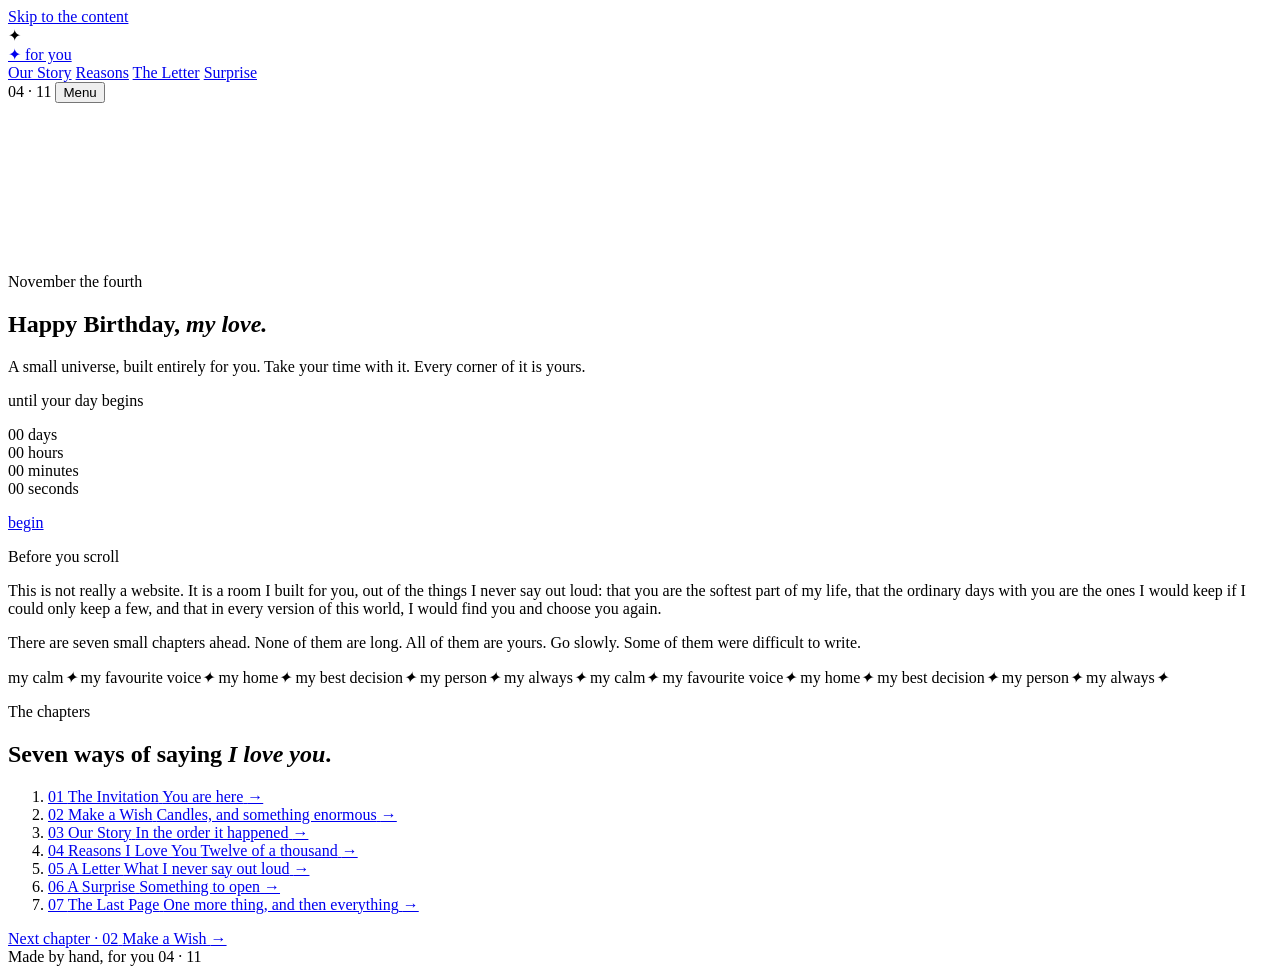
==== commit e8286ba6: "Add files via upload" ====
--- a/index.html
+++ b/index.html
@@ -1,203 +1,254 @@
-<!DOCTYPE html>
-<html lang="en">
-<head>
-<meta charset="UTF-8">
-<meta name="viewport" content="width=device-width, initial-scale=1, viewport-fit=cover">
-<title>I'm sorry 💌</title>
-<link href="https://fonts.googleapis.com/css2?family=Fredoka:wght@400;600&family=Caveat:wght@600&display=swap" rel="stylesheet">
-<style>
-:root{--bg1:#ffe3ec;--bg2:#ffd0c2;--ink:#5a2a3a;--card:#fffafb;--pink:#ff6b9a;--soft:#ffb3cb;box-sizing:border-box;padding-top:env(safe-area-inset-top,0px);padding-bottom:env(safe-area-inset-bottom,0px)}
-@media(prefers-color-scheme:dark){:root:not([data-theme="light"]){--bg1:#2a1220;--bg2:#3b1a2c;--ink:#ffe6ee;--card:#4a2238;--pink:#ff7fa8;--soft:#8a3d5e}}
-:root[data-theme="dark"]{--bg1:#2a1220;--bg2:#3b1a2c;--ink:#ffe6ee;--card:#4a2238;--pink:#ff7fa8;--soft:#8a3d5e}
-*{box-sizing:border-box;-webkit-tap-highlight-color:transparent}
-html,body{height:100%;margin:0;overflow:hidden}
-body{font-family:'Fredoka',system-ui,sans-serif;color:var(--ink);background:linear-gradient(160deg,var(--bg1),var(--bg2));background-size:200% 200%;animation:bg 12s ease-in-out infinite}
-@keyframes bg{50%{background-position:100% 100%}}
-#hearts,#burst{position:fixed;inset:0;pointer-events:none;overflow:hidden}
-.h{position:absolute;bottom:-40px;animation:rise linear forwards;opacity:.7}
-@keyframes rise{to{transform:translateY(-115vh) rotate(var(--r));opacity:0}}
-.scene{position:absolute;inset:0;padding:24px;display:flex;flex-direction:column;align-items:center;justify-content:center;text-align:center;gap:18px;opacity:0;visibility:hidden;transform:scale(.92) translateY(30px);transition:all .6s cubic-bezier(.2,1.2,.4,1)}
-.scene.on{opacity:1;visibility:visible;transform:none}
-h1{font-size:2.6rem;line-height:1.1;margin:0}
-h2{font-size:1.7rem;line-height:1.2;margin:0}
-p{font-size:1.1rem;line-height:1.5;margin:0;max-width:30ch}
-.script{font-family:'Caveat',cursive;font-size:1.7rem;color:var(--pink)}
-.bear{font-size:7rem;position:relative;animation:bob 2.4s ease-in-out infinite;filter:drop-shadow(0 12px 10px rgba(90,42,58,.2))}
-@keyframes bob{50%{transform:translateY(-14px) rotate(-4deg)}}
-.tear{position:absolute;left:30%;top:46%;font-size:1.4rem;animation:tear 2s ease-in infinite}
-.tear.t2{left:58%;animation-delay:1s}
-@keyframes tear{0%{transform:translateY(0);opacity:0}20%{opacity:1}100%{transform:translateY(60px);opacity:0}}
-.btn{font:inherit;font-weight:600;font-size:1.15rem;border:0;border-radius:99px;padding:15px 34px;color:#fff;background:var(--pink);box-shadow:0 8px 0 #d94b7a,0 14px 20px rgba(217,75,122,.3);cursor:pointer;animation:pulse 1.8s ease-in-out infinite;transition:transform .1s}
-.btn:active{transform:translateY(6px);box-shadow:0 2px 0 #d94b7a}
-.btn:focus-visible{outline:3px solid var(--ink);outline-offset:3px}
-@keyframes pulse{50%{scale:1.06}}
-.game{font-size:5rem;animation:wob 1s steps(2) infinite}
-@keyframes wob{50%{transform:rotate(-12deg) scale(1.1)}}
-.over{font-family:ui-monospace,Menlo,monospace;background:#222;color:#fff;padding:8px 16px;border-radius:8px;letter-spacing:.1em;animation:blink 1s steps(2) infinite}
-@keyframes blink{50%{opacity:.3}}
-.list{display:flex;flex-direction:column;gap:12px;width:100%;max-width:320px}
-.pr{display:flex;align-items:center;gap:12px;background:var(--card);color:var(--ink);border:2px solid var(--soft);border-radius:20px;padding:14px 16px;text-align:left;font:inherit;font-size:1.05rem;cursor:pointer;transition:all .3s}
-.pr .b{flex:none;width:30px;height:30px;border-radius:50%;border:2px solid var(--pink);display:grid;place-items:center;transition:all .3s}
-.pr.done{background:var(--pink);color:#fff;border-color:var(--pink);transform:scale(1.04) rotate(-1deg)}
-.pr.done .b{background:#fff;border-color:#fff}
-.pr.done .b::after{content:"💖";font-size:.9rem;animation:pop .4s}
-@keyframes pop{from{scale:0}}
-.row{display:flex;gap:16px;align-items:center;justify-content:center;min-height:70px;width:100%;position:relative}
-#no{position:fixed;font:inherit;font-size:1rem;border:2px solid var(--soft);background:var(--card);color:var(--ink);border-radius:99px;padding:10px 20px;transition:all .25s;z-index:5}
-#yes{transition:scale .3s}
-.big{font-size:5rem;animation:beat 1s ease-in-out infinite}
-@keyframes beat{14%{scale:1.25}28%{scale:1}42%{scale:1.2}70%{scale:1}}
-.bp{position:absolute;font-size:1.6rem;animation:fly 1.6s ease-out forwards}
-@keyframes fly{to{transform:translate(var(--x),var(--y)) rotate(var(--r));opacity:0}}
-.dots{position:fixed;bottom:max(14px,env(safe-area-inset-bottom));left:0;right:0;display:flex;justify-content:center;gap:8px}
-.dots i{width:8px;height:8px;border-radius:50%;background:var(--soft);transition:all .3s}
-.dots i.on{background:var(--pink);width:22px;border-radius:8px}
-@media(prefers-reduced-motion:reduce){*{animation-duration:.01ms!important;animation-iteration-count:1!important;transition-duration:.01ms!important}}
-</style>
-</head>
-<body>
-<div id="hearts" aria-hidden="true"></div>
-
-<section class="scene on" id="s0">
-  <div class="bear" aria-hidden="true">🧸<span class="tear">💧</span><span class="tear t2">💧</span></div>
-  <h1>I'm so sorry<span id="nm"></span></h1>
-  <p>I made a little something for you.</p>
-  <button class="btn" data-next>Open it 💌</button>
-</section>
-
-<section class="scene" id="s1">
-  <div class="game" aria-hidden="true">🎮</div>
-  <span class="over">GAME OVER</span>
-  <h2>I got lost in my game</h2>
-  <p>I played for way too long and never called or texted you. That wasn't fair, and Im sooo sooo  sooo Sorryy cutieee.</p>
-  <button class="btn" data-next>I know 🥺</button>
-</section>
-
-<section class="scene" id="s2">
-  <h2>My promises to you</h2>
-  <p class="script">tap each one</p>
-  <div class="list">
-    <button class="pr"><span class="b"></span>I'll text you before I start playing</button>
-    <button class="pr"><span class="b"></span>I'll check my phone and text you between matches</button>
-    <button class="pr"><span class="b"></span>You'll always come before the game</button>
-  </div>
-  <button class="btn" data-next id="n2" hidden>One last thing 💗</button>
-</section>
-
-<section class="scene" id="s3">
-  <div class="big" aria-hidden="true">🥹</div>
-  <h2>Will you forgive me?</h2>
-  <div class="row">
-    <button class="btn" id="yes">Yes 💕</button>
-    <button id="no">No</button>
-  </div>
-</section>
-
-<section class="scene" id="s4">
-  <div class="big" aria-hidden="true">💖</div>
-  <h1>Yay!</h1>
-  <p>Thank you for forgiving me. I love you so much.</p>
-  <span class="script">Can I get a MWAHHHH ?🥹🥹 </span>
-</section>
-
-<div class="dots" id="dots" aria-hidden="true"></div>
-<div id="burst" aria-hidden="true"></div>
-
-<script>
-var HER_NAME = ""; // put her name here, e.g. "Priya"
-if (HER_NAME) document.getElementById('nm').textContent = ', ' + HER_NAME;
-
-var scenes = Array.prototype.slice.call(document.querySelectorAll('.scene'));
-var dots = document.getElementById('dots');
-scenes.forEach(function(){ dots.appendChild(document.createElement('i')); });
-var cur = 0;
-function go(n){
-  scenes[cur].classList.remove('on');
-  cur = n;
-  scenes[cur].classList.add('on');
-  Array.prototype.forEach.call(dots.children, function(d,i){ d.classList.toggle('on', i===cur); });
-  no.style.visibility = (cur === 3) ? 'visible' : 'hidden';
-}
-
-var set = ['💗','💕','💖','🌸','✨','💝'];
-var layer = document.getElementById('hearts');
-setInterval(function(){
-  var h = document.createElement('span');
-  h.className = 'h';
-  h.textContent = set[Math.floor(Math.random()*set.length)];
-  h.style.left = Math.random()*100 + '%';
-  h.style.fontSize = (14 + Math.random()*24) + 'px';
-  h.style.animationDuration = (6 + Math.random()*6) + 's';
-  h.style.setProperty('--r', (Math.random()*80-40) + 'deg');
-  layer.appendChild(h);
-  setTimeout(function(){ h.remove(); }, 12500);
-}, 500);
-
-function burst(el, n, pt){
-  var r = pt || el.getBoundingClientRect();
-  var box = document.getElementById('burst');
-  for (var i=0;i<n;i++){
-    var s = document.createElement('span');
-    s.className = 'bp';
-    s.textContent = set[Math.floor(Math.random()*set.length)];
-    s.style.left = (r.left + (r.width||0)/2) + 'px';
-    s.style.top = (r.top + (r.height||0)/2) + 'px';
-    s.style.setProperty('--x', (Math.random()*300-150) + 'px');
-    s.style.setProperty('--y', (Math.random()*-320-40) + 'px');
-    s.style.setProperty('--r', (Math.random()*360-180) + 'deg');
-    box.appendChild(s);
-    setTimeout((function(x){ return function(){ x.remove(); }; })(s), 1700);
-  }
-}
-
-document.querySelectorAll('[data-next]').forEach(function(b){
-  b.addEventListener('click', function(){ burst(b, 8); go(cur+1); });
-});
-
-var left = 3;
-document.querySelectorAll('.pr').forEach(function(p){
-  p.addEventListener('click', function(){
-    if (p.classList.contains('done')) return;
-    p.classList.add('done');
-    burst(p, 10);
-    if (--left === 0) document.getElementById('n2').hidden = false;
-  });
-});
-
-// the runaway "No" button
-var no = document.getElementById('no'), yes = document.getElementById('yes'), scale = 1, mi = 0;
-var msgs = ['No','Are you sure?','Please? 🥺','Really??',"I'll be so sad",'Pretty please','Think again 💔'];
-function place(){
-  var r = yes.getBoundingClientRect();
-  no.style.left = (r.right + 14) + 'px';
-  no.style.top = r.top + 'px';
-}
-function dodge(e){
-  if (e) e.preventDefault();
-  var w = no.offsetWidth, h = no.offsetHeight;
-  no.style.left = (10 + Math.random()*(innerWidth - w - 20)) + 'px';
-  no.style.top = (innerHeight*0.15 + Math.random()*(innerHeight*0.6)) + 'px';
-  mi = (mi+1) % msgs.length;
-  no.textContent = msgs[mi];
-  scale = Math.min(scale + 0.18, 2);
-  yes.style.scale = scale;
-}
-no.addEventListener('touchstart', dodge, {passive:false});
-no.addEventListener('mouseenter', dodge);
-no.addEventListener('click', dodge);
-yes.addEventListener('click', function(){
-  go(4);
-  var t = 0;
-  var iv = setInterval(function(){
-    burst(null, 6, {left:Math.random()*innerWidth, top:innerHeight*0.75});
-    if (++t > 14) clearInterval(iv);
-  }, 250);
-});
-go(0);
-setTimeout(place, 50);
-document.querySelectorAll('[data-next]').forEach(function(b){
-  if (b.closest('#s2')) b.addEventListener('click', function(){ setTimeout(place, 700); });
-});
-</script>
-</body>
-</html>
+<!doctype html>
+<html lang="en">
+<head>
+<meta charset="utf-8">
+<meta name="viewport" content="width=device-width, initial-scale=1, viewport-fit=cover">
+<title>Happy Birthday, My Love · November 4</title>
+<meta name="description" content="A small universe built for you: seven chapters, one birthday, and everything I never say out loud.">
+<meta name="theme-color" content="#080611">
+<script src="js/gate.js"></script>
+<meta property="og:title" content="Happy Birthday, My Love">
+<meta property="og:description" content="A small universe built for you. Seven chapters. One birthday.">
+<link rel="icon" href="data:image/svg+xml,%3Csvg xmlns='http://www.w3.org/2000/svg' viewBox='0 0 32 32'%3E%3Ctext y='25' x='4' font-size='24' fill='%23e6c79f'%3E%E2%99%A5%3C/text%3E%3C/svg%3E">
+<link rel="preconnect" href="https://fonts.googleapis.com">
+<link rel="preconnect" href="https://fonts.gstatic.com" crossorigin>
+<link href="https://fonts.googleapis.com/css2?family=Fraunces:ital,opsz,wght@0,9..144,300..700;1,9..144,300..700&family=Jost:wght@300;400;500&display=swap" rel="stylesheet">
+<link rel="stylesheet" href="css/tokens.css">
+<link rel="stylesheet" href="css/base.css">
+<link rel="stylesheet" href="css/components.css">
+<link rel="stylesheet" href="css/pages.css">
+</head>
+<body data-page="index">
+
+<a class="skip" href="#main">Skip to the content</a>
+
+<div class="veil" aria-hidden="true"><span class="veil-mark">&#10022;</span></div>
+<div class="grain" aria-hidden="true"></div>
+<div class="stardust" data-stardust aria-hidden="true"></div>
+<div class="lamp" data-lamp aria-hidden="true"></div>
+
+<header class="nav" data-nav>
+  <a class="brand" href="index.html" aria-label="For you, back to the beginning">
+    <span class="brand-mark" aria-hidden="true">&#10022;</span>
+    <span class="brand-name">for you</span>
+  </a>
+  <nav class="nav-links" aria-label="Chapters">
+    <a href="story.html">Our Story</a>
+    <a href="reasons.html">Reasons</a>
+    <a href="letter.html">The Letter</a>
+    <a href="surprise.html">Surprise</a>
+  </nav>
+  <div class="nav-right">
+    <span class="nav-date" aria-hidden="true">04 &middot; 11</span>
+    <button class="menu-btn" type="button" data-menu-open aria-expanded="false" aria-controls="menu">
+      <span class="menu-btn-text">Menu</span>
+      <span class="menu-btn-icon" aria-hidden="true"><i></i><i></i></span>
+    </button>
+  </div>
+</header>
+
+<div class="progress" aria-hidden="true"><span data-progress></span></div>
+
+<div class="menu" id="menu" hidden>
+  <div class="menu-inner">
+    <div class="menu-head">
+      <span class="eyebrow">Seven chapters</span>
+      <button class="menu-close" type="button" data-menu-close aria-label="Close the menu">Close</button>
+    </div>
+    <nav class="menu-list" aria-label="All chapters">
+      <a href="index.html" aria-current="page"><span class="menu-num">01</span><span class="menu-title">The Invitation</span></a>
+      <a href="celebration.html"><span class="menu-num">02</span><span class="menu-title">Make a Wish</span></a>
+      <a href="story.html"><span class="menu-num">03</span><span class="menu-title">Our Story</span></a>
+      <a href="reasons.html"><span class="menu-num">04</span><span class="menu-title">Reasons I Love You</span></a>
+      <a href="letter.html"><span class="menu-num">05</span><span class="menu-title">A Letter</span></a>
+      <a href="surprise.html"><span class="menu-num">06</span><span class="menu-title">A Surprise</span></a>
+      <a href="wish.html"><span class="menu-num">07</span><span class="menu-title">The Last Page</span></a>
+    </nav>
+    <div class="menu-foot">
+      <p>Made by hand. For you.</p>
+      <p class="menu-date">November 4</p>
+    </div>
+  </div>
+</div>
+
+<main id="main">
+
+  <section class="hero" data-hero>
+    <canvas class="scene" id="scene" aria-hidden="true"></canvas>
+    <div class="hero-aura" aria-hidden="true"></div>
+    <div class="hero-inner wrap">
+      <p class="eyebrow hero-eyebrow" data-hero-item>November the fourth</p>
+      <h1 class="hero-title">
+        <span class="line"><span class="line-in" data-hero-line>Happy</span></span>
+        <span class="line"><span class="line-in" data-hero-line>Birthday,</span></span>
+        <span class="line"><span class="line-in" data-hero-line><em>my love.</em></span></span>
+      </h1>
+      <p class="hero-sub" data-hero-item>
+        A small universe, built entirely for you. Take your time with it.
+        Every corner of it is yours.
+      </p>
+
+      <div class="countdown" data-countdown data-hero-item>
+        <p class="countdown-kicker" data-countdown-kicker>until your day begins</p>
+        <div class="countdown-units" data-countdown-units aria-hidden="true">
+          <div class="cd-unit">
+            <span class="cd-num" data-cd="days">00</span>
+            <span class="cd-lab">days</span>
+          </div>
+          <span class="cd-sep" aria-hidden="true"></span>
+          <div class="cd-unit">
+            <span class="cd-num" data-cd="hours">00</span>
+            <span class="cd-lab">hours</span>
+          </div>
+          <span class="cd-sep" aria-hidden="true"></span>
+          <div class="cd-unit">
+            <span class="cd-num" data-cd="minutes">00</span>
+            <span class="cd-lab">minutes</span>
+          </div>
+          <span class="cd-sep" aria-hidden="true"></span>
+          <div class="cd-unit">
+            <span class="cd-num" data-cd="seconds">00</span>
+            <span class="cd-lab">seconds</span>
+          </div>
+        </div>
+        <p class="sr-only" data-countdown-sr></p>
+      </div>
+    </div>
+
+    <a class="scroll-cue" href="#invitation" data-hero-item>
+      <span class="scroll-cue-line" aria-hidden="true"><i></i></span>
+      <span class="scroll-cue-text">begin</span>
+    </a>
+  </section>
+
+  <section class="section invite" id="invitation">
+    <div class="wrap invite-grid">
+      <p class="eyebrow" data-reveal>Before you scroll</p>
+      <div class="invite-body">
+        <p class="dropcap" data-reveal>
+          This is not really a website. It is a room I built for you, out of the things
+          I never say out loud: that you are the softest part of my life, that the ordinary
+          days with you are the ones I would keep if I could only keep a few, and that in
+          every version of this world, I would find you and choose you again.
+        </p>
+        <p data-reveal>
+          There are seven small chapters ahead. None of them are long. All of them are yours.
+          Go slowly. Some of them were difficult to write.
+        </p>
+      </div>
+    </div>
+  </section>
+
+  <div class="marquee" aria-hidden="true">
+    <div class="marquee-track" data-marquee>
+      <span>my calm</span><i>&#10022;</i>
+      <span>my favourite voice</span><i>&#10022;</i>
+      <span>my home</span><i>&#10022;</i>
+      <span>my best decision</span><i>&#10022;</i>
+      <span>my person</span><i>&#10022;</i>
+      <span>my always</span><i>&#10022;</i>
+      <span>my calm</span><i>&#10022;</i>
+      <span>my favourite voice</span><i>&#10022;</i>
+      <span>my home</span><i>&#10022;</i>
+      <span>my best decision</span><i>&#10022;</i>
+      <span>my person</span><i>&#10022;</i>
+      <span>my always</span><i>&#10022;</i>
+    </div>
+  </div>
+
+  <section class="section chapters" id="chapters">
+    <div class="wrap">
+      <header class="sec-head">
+        <p class="eyebrow" data-reveal>The chapters</p>
+        <h2 class="sec-title" data-reveal>Seven ways of saying <em>I love you</em>.</h2>
+      </header>
+
+      <ol class="chapter-list">
+        <li data-reveal>
+          <a class="chapter-row" href="index.html" aria-current="page">
+            <span class="ch-num">01</span>
+            <span class="ch-title">The Invitation</span>
+            <span class="ch-desc">You are here</span>
+            <span class="ch-arrow" aria-hidden="true">&#8594;</span>
+          </a>
+        </li>
+        <li data-reveal>
+          <a class="chapter-row" href="celebration.html">
+            <span class="ch-num">02</span>
+            <span class="ch-title">Make a Wish</span>
+            <span class="ch-desc">Candles, and something enormous</span>
+            <span class="ch-arrow" aria-hidden="true">&#8594;</span>
+          </a>
+        </li>
+        <li data-reveal>
+          <a class="chapter-row" href="story.html">
+            <span class="ch-num">03</span>
+            <span class="ch-title">Our Story</span>
+            <span class="ch-desc">In the order it happened</span>
+            <span class="ch-arrow" aria-hidden="true">&#8594;</span>
+          </a>
+        </li>
+        <li data-reveal>
+          <a class="chapter-row" href="reasons.html">
+            <span class="ch-num">04</span>
+            <span class="ch-title">Reasons I Love You</span>
+            <span class="ch-desc">Twelve of a thousand</span>
+            <span class="ch-arrow" aria-hidden="true">&#8594;</span>
+          </a>
+        </li>
+        <li data-reveal>
+          <a class="chapter-row" href="letter.html">
+            <span class="ch-num">05</span>
+            <span class="ch-title">A Letter</span>
+            <span class="ch-desc">What I never say out loud</span>
+            <span class="ch-arrow" aria-hidden="true">&#8594;</span>
+          </a>
+        </li>
+        <li data-reveal>
+          <a class="chapter-row" href="surprise.html">
+            <span class="ch-num">06</span>
+            <span class="ch-title">A Surprise</span>
+            <span class="ch-desc">Something to open</span>
+            <span class="ch-arrow" aria-hidden="true">&#8594;</span>
+          </a>
+        </li>
+        <li data-reveal>
+          <a class="chapter-row" href="wish.html">
+            <span class="ch-num">07</span>
+            <span class="ch-title">The Last Page</span>
+            <span class="ch-desc">One more thing, and then everything</span>
+            <span class="ch-arrow" aria-hidden="true">&#8594;</span>
+          </a>
+        </li>
+      </ol>
+    </div>
+  </section>
+
+</main>
+
+<footer class="site-foot">
+  <nav class="next-chapter" aria-label="Next chapter">
+    <a href="celebration.html">
+      <span class="next-kicker">Next chapter &middot; 02</span>
+      <span class="next-title">Make a Wish <span class="next-arrow" aria-hidden="true">&#8594;</span></span>
+    </a>
+  </nav>
+  <div class="foot-meta">
+    <span>Made by hand, for you</span>
+    <span>04 &middot; 11</span>
+  </div>
+</footer>
+
+<noscript><style>.veil{display:none}</style></noscript>
+
+<script src="vendor/gsap.min.js" defer></script>
+<script src="vendor/ScrollTrigger.min.js" defer></script>
+<script src="vendor/lenis.min.js" defer></script>
+<script src="vendor/three.min.js" defer></script>
+<script src="js/config.js" defer></script>
+<script src="js/core.js" defer></script>
+<script src="js/scene.js" defer></script>
+<script src="js/pages.js" defer></script>
+<script src="js/main.js" defer></script>
+</body>
+</html>
